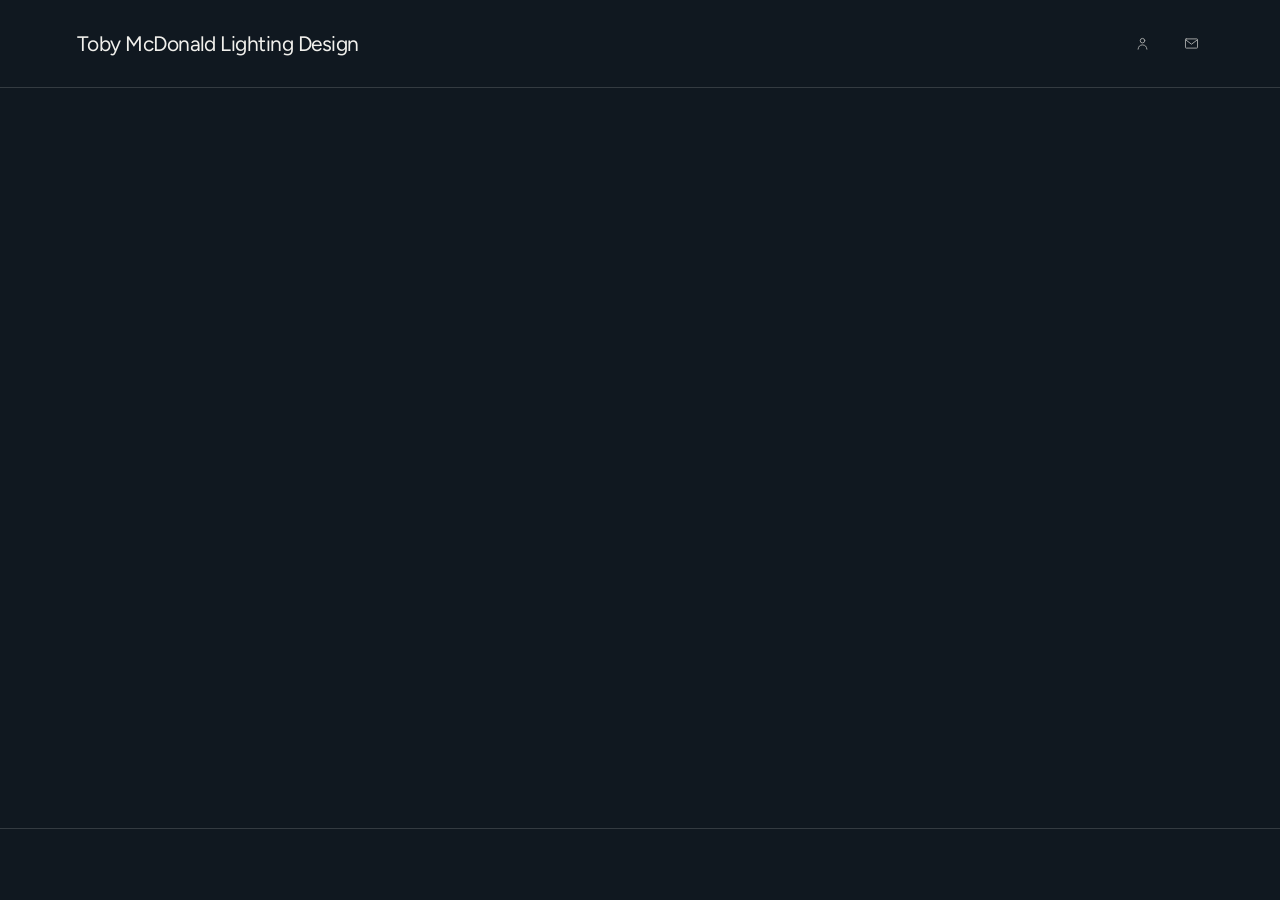
==== about.html @ 63c4d84d "Simplify portfolio design" ====
<!doctype html>
<html lang="en">
<head>
  <meta charset="utf-8"><meta name="viewport" content="width=device-width, initial-scale=1"><meta name="theme-color" content="#101820">
  <meta name="description" content="Toby McDonald">
  <title>Toby McDonald Lighting Design</title>
  <link rel="preconnect" href="https://fonts.googleapis.com"><link rel="preconnect" href="https://fonts.gstatic.com" crossorigin><link href="https://fonts.googleapis.com/css2?family=Figtree:wght@400;500;600&display=swap" rel="stylesheet"><link rel="stylesheet" href="assets/css/site.css">
</head>
<body>
  <header class="site-header"><a class="wordmark" href="index.html" aria-label="Toby McDonald Lighting Design home">Toby McDonald Lighting Design</a><nav class="primary-nav" aria-label="Navigation"><a class="icon-link" href="about.html" aria-label="About"><svg viewBox="0 0 24 24" aria-hidden="true"><circle cx="12" cy="8" r="3.2"/><path d="M5.8 20c.5-4 2.5-6 6.2-6s5.7 2 6.2 6"/></svg></a><a class="icon-link" href="contact.html" aria-label="Contact"><svg viewBox="0 0 24 24" aria-hidden="true"><rect x="3.5" y="5.5" width="17" height="13" rx="1"/><path d="m4 7 8 6 8-6"/></svg></a></nav></header>
  <main class="inner-page shell"><section class="about-layout" aria-label="About Toby McDonald"></section></main>
  <footer class="site-footer shell"><div class="footer-links" data-footer-links></div></footer>
  <script src="assets/js/site-config.js"></script><script src="assets/js/site.js"></script>
</body>
</html>
---- assets/css/site.css ----
@font-face{font-family:'Twentieth Century';src:url('../fonts/twentieth-century.woff2') format('woff2');font-style:normal;font-weight:400;font-display:swap}
:root{--bg:#101820;--surface:#18232c;--text:#f1f0ec;--muted:#a4a6a6;--line:rgba(241,240,236,.16);--accent:#fec601;--display:'Figtree',sans-serif;--body:'Twentieth Century',Arial,sans-serif;--gutter:clamp(22px,6vw,84px)}
*{box-sizing:border-box}html{scroll-behavior:smooth}body{margin:0;background:var(--bg);color:var(--text);font:16px/1.5 var(--body);-webkit-font-smoothing:antialiased}a{color:inherit;text-decoration:none}button,input,textarea{font:inherit}a:focus-visible,button:focus-visible,input:focus-visible,textarea:focus-visible{outline:1px solid var(--accent);outline-offset:4px}.shell{padding-left:var(--gutter);padding-right:var(--gutter)}
.site-header{min-height:88px;padding:0 var(--gutter);display:flex;align-items:center;justify-content:space-between;border-bottom:1px solid var(--line)}.wordmark{font:400 clamp(15px,1.8vw,21px)/1.1 var(--display);letter-spacing:-.025em}.primary-nav{display:flex;align-items:center;gap:25px;flex-shrink:0}.icon-link{width:24px;height:24px;display:grid;place-items:center;color:var(--muted);transition:color .2s}.icon-link:hover{color:var(--text)}.icon-link svg{width:17px;height:17px;fill:none;stroke:currentColor;stroke-width:1.35;stroke-linecap:round;stroke-linejoin:round}.icon-link .icon-dot{fill:currentColor;stroke:none}
.work-section{padding-top:34px;padding-bottom:70px;min-height:calc(100vh - 160px)}.project-grid{display:grid;grid-template-columns:repeat(2,minmax(0,1fr));gap:36px 24px}.project-card{min-width:0}.project-image{position:relative;overflow:hidden;background:var(--surface);aspect-ratio:1.46}.project-image img{display:block;width:100%;height:100%;object-fit:cover;transition:opacity .25s}.project-card:hover .project-image img{opacity:.86}.project-meta{padding-top:11px}.project-meta h3{font:400 14px/1.35 var(--body);margin:0;color:var(--text)}.gallery-empty{display:none}.gallery-empty[hidden]{display:none}.site-footer{min-height:72px;padding-top:18px;padding-bottom:18px;display:flex;align-items:center;justify-content:flex-end;border-top:1px solid var(--line)}.footer-links{display:flex;align-items:center;gap:18px}.footer-links:empty{display:none}.footer-links .icon-link{width:22px;height:22px}
.inner-page{min-height:calc(100vh - 160px);padding-top:46px;padding-bottom:70px}.about-layout{display:grid;grid-template-columns:minmax(240px, .8fr) 1.2fr;gap:clamp(36px,8vw,100px);align-items:start}.portrait-placeholder{min-height:300px;aspect-ratio:.9;background:var(--surface)}.about-copy{min-height:300px}.resume-block{display:inline-flex;align-items:center;justify-content:center;width:38px;height:38px;color:var(--muted)}.resume-icon{font-size:22px}.resume-block strong,.resume-block>div div span,.resume-soon{display:none}.contact-layout{max-width:760px;margin:0 auto;padding-top:20px}.contact-form{display:flex;flex-direction:column;gap:28px}.form-row{display:grid;grid-template-columns:1fr 1fr;gap:26px}.contact-form label{display:flex;flex-direction:column;gap:8px;color:var(--muted);font:11px var(--display)}.contact-form input,.contact-form textarea{width:100%;border:0;border-bottom:1px solid var(--line);border-radius:0;background:transparent;color:var(--text);padding:10px 0 13px;font:14px var(--body);resize:vertical}.contact-form input::placeholder,.contact-form textarea::placeholder{color:#777e81}.contact-form input:focus,.contact-form textarea:focus{border-color:var(--accent);outline:none}.form-note{display:none}.submit-button{align-self:flex-start;width:44px;height:44px;border:1px solid var(--line);border-radius:50%;background:transparent;color:var(--muted);font-size:18px;cursor:not-allowed}.submit-button:disabled{opacity:.5}.submit-button span{display:none}
.project-page{min-height:calc(100vh - 160px);padding-top:22px;padding-bottom:65px}.back-link{display:inline-flex;width:32px;height:32px;align-items:center;justify-content:center;color:var(--muted);font-size:20px}.project-heading{padding:20px 0 24px}.project-heading h1{font:400 clamp(18px,2.3vw,24px)/1.3 var(--body);margin:0}.project-heading .eyebrow,.project-venue,.project-description{display:none}.project-gallery{display:grid;grid-template-columns:repeat(2,minmax(0,1fr));gap:12px}.project-gallery figure{margin:0;overflow:hidden;background:var(--surface);aspect-ratio:1.45}.project-gallery figure:first-child:nth-last-child(1){grid-column:1/-1;aspect-ratio:1.85}.project-gallery img{display:block;width:100%;height:100%;object-fit:cover}.not-found{min-height:60vh}.not-found .eyebrow,.not-found h1,.text-link{font-size:0}.not-found a{display:inline-flex;width:32px;height:32px;align-items:center;justify-content:center}.project-loading{display:none}
@media(max-width:680px){:root{--gutter:20px}.site-header{min-height:70px}.primary-nav{gap:17px}.work-section{padding-top:20px;padding-bottom:42px;min-height:calc(100svh - 132px)}.project-grid{grid-template-columns:1fr;gap:23px}.project-image{aspect-ratio:1.25}.project-meta{padding-top:8px}.project-meta h3{font-size:13px}.site-footer{min-height:62px}.inner-page{min-height:calc(100svh - 132px);padding-top:28px;padding-bottom:42px}.about-layout{grid-template-columns:1fr;gap:22px}.portrait-placeholder{min-height:0;width:100%;max-height:66svh;aspect-ratio:1.05}.about-copy{min-height:0}.resume-block{margin-top:0}.form-row{grid-template-columns:1fr;gap:24px}.contact-form{gap:25px}.project-page{min-height:calc(100svh - 132px);padding-top:13px;padding-bottom:42px}.project-gallery{grid-template-columns:1fr;gap:9px}.project-gallery figure,.project-gallery figure:first-child:nth-last-child(1){grid-column:auto;aspect-ratio:1.22}}
@media(prefers-reduced-motion:reduce){*,*::before,*::after{scroll-behavior:auto!important;transition:none!important}}
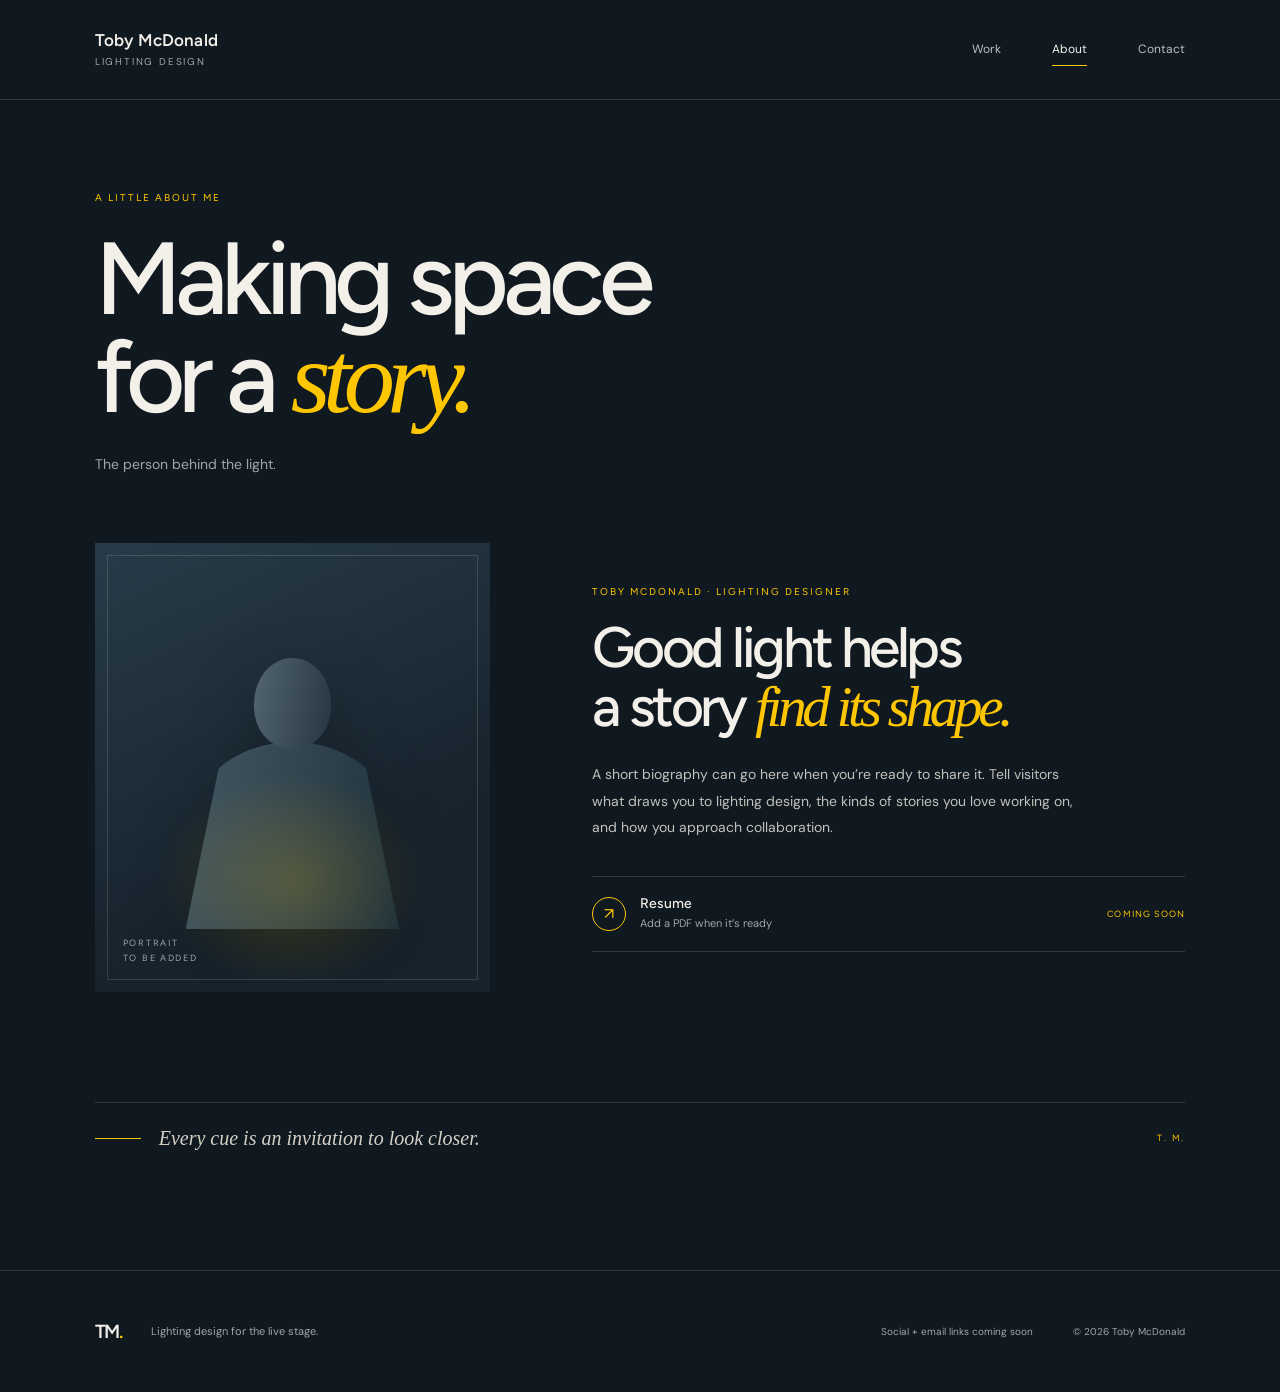
==== commit 04d8e51a: "v2" ====
--- a/about.html
+++ b/about.html
@@ -2,14 +2,17 @@
 <html lang="en">
 <head>
   <meta charset="utf-8"><meta name="viewport" content="width=device-width, initial-scale=1"><meta name="theme-color" content="#101820">
-  <meta name="description" content="Toby McDonald">
-  <title>Toby McDonald Lighting Design</title>
-  <link rel="preconnect" href="https://fonts.googleapis.com"><link rel="preconnect" href="https://fonts.gstatic.com" crossorigin><link href="https://fonts.googleapis.com/css2?family=Figtree:wght@400;500;600&display=swap" rel="stylesheet"><link rel="stylesheet" href="assets/css/site.css">
+  <meta name="description" content="About Toby McDonald, theatrical lighting designer."><title>About — Toby McDonald Lighting Design</title>
+  <link rel="preconnect" href="https://fonts.googleapis.com"><link rel="preconnect" href="https://fonts.gstatic.com" crossorigin><link href="https://fonts.googleapis.com/css2?family=Figtree:wght@400;500;600;700&display=swap" rel="stylesheet"><link rel="stylesheet" href="assets/css/site.css">
 </head>
 <body>
-  <header class="site-header"><a class="wordmark" href="index.html" aria-label="Toby McDonald Lighting Design home">Toby McDonald Lighting Design</a><nav class="primary-nav" aria-label="Navigation"><a class="icon-link" href="about.html" aria-label="About"><svg viewBox="0 0 24 24" aria-hidden="true"><circle cx="12" cy="8" r="3.2"/><path d="M5.8 20c.5-4 2.5-6 6.2-6s5.7 2 6.2 6"/></svg></a><a class="icon-link" href="contact.html" aria-label="Contact"><svg viewBox="0 0 24 24" aria-hidden="true"><rect x="3.5" y="5.5" width="17" height="13" rx="1"/><path d="m4 7 8 6 8-6"/></svg></a></nav></header>
-  <main class="inner-page shell"><section class="about-layout" aria-label="About Toby McDonald"></section></main>
-  <footer class="site-footer shell"><div class="footer-links" data-footer-links></div></footer>
+  <header class="site-header"><a class="wordmark" href="index.html" aria-label="Toby McDonald Lighting Design home"><span class="wordmark-name">Toby McDonald</span><span class="wordmark-role">Lighting Design</span></a><button class="menu-toggle" type="button" aria-expanded="false" aria-controls="primary-nav" aria-label="Open navigation"><span></span><span></span></button><nav class="primary-nav" id="primary-nav" aria-label="Main navigation"><a href="index.html">Work</a><a class="active" href="about.html">About</a><a href="contact.html">Contact</a></nav></header>
+  <main class="inner-page shell">
+    <section class="page-intro"><p class="eyebrow">A little about me</p><h1>Making space<br>for a <em>story.</em></h1><p class="lead">The person behind the light.</p></section>
+    <section class="about-layout"><div class="portrait-placeholder" role="img" aria-label="Portrait of Toby McDonald to be added"><div class="portrait-silhouette"><span></span><i></i></div><small>PORTRAIT<br>TO BE ADDED</small></div><div class="about-copy"><p class="eyebrow">Toby McDonald · Lighting Designer</p><h2>Good light helps<br>a story <em>find its shape.</em></h2><p class="body-copy">A short biography can go here when you’re ready to share it. Tell visitors what draws you to lighting design, the kinds of stories you love working on, and how you approach collaboration.</p><div class="resume-block"><div><span class="resume-icon">↗</span><div><strong>Resume</strong><span>Add a PDF when it’s ready</span></div></div><span class="resume-soon">COMING SOON</span></div></div></section>
+    <section class="about-note"><span class="note-rule"></span><p>Every cue is an invitation to look closer.</p><span class="eyebrow">T. M.</span></section>
+  </main>
+  <footer class="site-footer shell"><a class="footer-mark" href="index.html">TM<span>.</span></a><p>Lighting design for the live stage.</p><div class="footer-links" data-footer-links></div><small>© <span data-year></span> Toby McDonald</small></footer>
   <script src="assets/js/site-config.js"></script><script src="assets/js/site.js"></script>
 </body>
 </html>
--- a/assets/css/site.css
+++ b/assets/css/site.css
@@ -1,9 +1,7 @@
+@import url('https://fonts.googleapis.com/css2?family=DM+Sans:wght@400;500;600&display=swap');
 @font-face{font-family:'Twentieth Century';src:url('../fonts/twentieth-century.woff2') format('woff2');font-style:normal;font-weight:400;font-display:swap}
-:root{--bg:#101820;--surface:#18232c;--text:#f1f0ec;--muted:#a4a6a6;--line:rgba(241,240,236,.16);--accent:#fec601;--display:'Figtree',sans-serif;--body:'Twentieth Century',Arial,sans-serif;--gutter:clamp(22px,6vw,84px)}
-*{box-sizing:border-box}html{scroll-behavior:smooth}body{margin:0;background:var(--bg);color:var(--text);font:16px/1.5 var(--body);-webkit-font-smoothing:antialiased}a{color:inherit;text-decoration:none}button,input,textarea{font:inherit}a:focus-visible,button:focus-visible,input:focus-visible,textarea:focus-visible{outline:1px solid var(--accent);outline-offset:4px}.shell{padding-left:var(--gutter);padding-right:var(--gutter)}
-.site-header{min-height:88px;padding:0 var(--gutter);display:flex;align-items:center;justify-content:space-between;border-bottom:1px solid var(--line)}.wordmark{font:400 clamp(15px,1.8vw,21px)/1.1 var(--display);letter-spacing:-.025em}.primary-nav{display:flex;align-items:center;gap:25px;flex-shrink:0}.icon-link{width:24px;height:24px;display:grid;place-items:center;color:var(--muted);transition:color .2s}.icon-link:hover{color:var(--text)}.icon-link svg{width:17px;height:17px;fill:none;stroke:currentColor;stroke-width:1.35;stroke-linecap:round;stroke-linejoin:round}.icon-link .icon-dot{fill:currentColor;stroke:none}
-.work-section{padding-top:34px;padding-bottom:70px;min-height:calc(100vh - 160px)}.project-grid{display:grid;grid-template-columns:repeat(2,minmax(0,1fr));gap:36px 24px}.project-card{min-width:0}.project-image{position:relative;overflow:hidden;background:var(--surface);aspect-ratio:1.46}.project-image img{display:block;width:100%;height:100%;object-fit:cover;transition:opacity .25s}.project-card:hover .project-image img{opacity:.86}.project-meta{padding-top:11px}.project-meta h3{font:400 14px/1.35 var(--body);margin:0;color:var(--text)}.gallery-empty{display:none}.gallery-empty[hidden]{display:none}.site-footer{min-height:72px;padding-top:18px;padding-bottom:18px;display:flex;align-items:center;justify-content:flex-end;border-top:1px solid var(--line)}.footer-links{display:flex;align-items:center;gap:18px}.footer-links:empty{display:none}.footer-links .icon-link{width:22px;height:22px}
-.inner-page{min-height:calc(100vh - 160px);padding-top:46px;padding-bottom:70px}.about-layout{display:grid;grid-template-columns:minmax(240px, .8fr) 1.2fr;gap:clamp(36px,8vw,100px);align-items:start}.portrait-placeholder{min-height:300px;aspect-ratio:.9;background:var(--surface)}.about-copy{min-height:300px}.resume-block{display:inline-flex;align-items:center;justify-content:center;width:38px;height:38px;color:var(--muted)}.resume-icon{font-size:22px}.resume-block strong,.resume-block>div div span,.resume-soon{display:none}.contact-layout{max-width:760px;margin:0 auto;padding-top:20px}.contact-form{display:flex;flex-direction:column;gap:28px}.form-row{display:grid;grid-template-columns:1fr 1fr;gap:26px}.contact-form label{display:flex;flex-direction:column;gap:8px;color:var(--muted);font:11px var(--display)}.contact-form input,.contact-form textarea{width:100%;border:0;border-bottom:1px solid var(--line);border-radius:0;background:transparent;color:var(--text);padding:10px 0 13px;font:14px var(--body);resize:vertical}.contact-form input::placeholder,.contact-form textarea::placeholder{color:#777e81}.contact-form input:focus,.contact-form textarea:focus{border-color:var(--accent);outline:none}.form-note{display:none}.submit-button{align-self:flex-start;width:44px;height:44px;border:1px solid var(--line);border-radius:50%;background:transparent;color:var(--muted);font-size:18px;cursor:not-allowed}.submit-button:disabled{opacity:.5}.submit-button span{display:none}
-.project-page{min-height:calc(100vh - 160px);padding-top:22px;padding-bottom:65px}.back-link{display:inline-flex;width:32px;height:32px;align-items:center;justify-content:center;color:var(--muted);font-size:20px}.project-heading{padding:20px 0 24px}.project-heading h1{font:400 clamp(18px,2.3vw,24px)/1.3 var(--body);margin:0}.project-heading .eyebrow,.project-venue,.project-description{display:none}.project-gallery{display:grid;grid-template-columns:repeat(2,minmax(0,1fr));gap:12px}.project-gallery figure{margin:0;overflow:hidden;background:var(--surface);aspect-ratio:1.45}.project-gallery figure:first-child:nth-last-child(1){grid-column:1/-1;aspect-ratio:1.85}.project-gallery img{display:block;width:100%;height:100%;object-fit:cover}.not-found{min-height:60vh}.not-found .eyebrow,.not-found h1,.text-link{font-size:0}.not-found a{display:inline-flex;width:32px;height:32px;align-items:center;justify-content:center}.project-loading{display:none}
-@media(max-width:680px){:root{--gutter:20px}.site-header{min-height:70px}.primary-nav{gap:17px}.work-section{padding-top:20px;padding-bottom:42px;min-height:calc(100svh - 132px)}.project-grid{grid-template-columns:1fr;gap:23px}.project-image{aspect-ratio:1.25}.project-meta{padding-top:8px}.project-meta h3{font-size:13px}.site-footer{min-height:62px}.inner-page{min-height:calc(100svh - 132px);padding-top:28px;padding-bottom:42px}.about-layout{grid-template-columns:1fr;gap:22px}.portrait-placeholder{min-height:0;width:100%;max-height:66svh;aspect-ratio:1.05}.about-copy{min-height:0}.resume-block{margin-top:0}.form-row{grid-template-columns:1fr;gap:24px}.contact-form{gap:25px}.project-page{min-height:calc(100svh - 132px);padding-top:13px;padding-bottom:42px}.project-gallery{grid-template-columns:1fr;gap:9px}.project-gallery figure,.project-gallery figure:first-child:nth-last-child(1){grid-column:auto;aspect-ratio:1.22}}
+:root{--ink:#101820;--ink-soft:#17232d;--ink-card:#1b2933;--paper:#f3f0e9;--muted:#a4a6a6;--yellow:#fec601;--blue:#364958;--line:rgba(243,240,233,.15);--display:'Figtree',sans-serif;--body:'Twentieth Century','DM Sans',sans-serif;--gutter:clamp(24px,7.4vw,112px)}
+*{box-sizing:border-box}html{scroll-behavior:smooth}body{margin:0;background:var(--ink);color:var(--paper);font-family:var(--body);font-size:16px;line-height:1.6;-webkit-font-smoothing:antialiased}a{color:inherit;text-decoration:none}button,input,textarea{font:inherit}button:focus-visible,a:focus-visible,input:focus-visible,textarea:focus-visible{outline:2px solid var(--yellow);outline-offset:4px}.shell{padding-left:var(--gutter);padding-right:var(--gutter)}.site-header{height:100px;padding:0 var(--gutter);display:flex;align-items:center;justify-content:space-between;border-bottom:1px solid var(--line);position:relative;z-index:5}.wordmark{display:flex;flex-direction:column;line-height:1.15}.wordmark-name{font-family:var(--display);font-weight:600;letter-spacing:.01em;font-size:17px}.wordmark-role{font-size:10px;letter-spacing:.18em;text-transform:uppercase;color:var(--muted);margin-top:5px}.primary-nav{display:flex;align-items:center;gap:clamp(28px,4vw,58px)}.primary-nav a{font-size:12px;color:#c0c0bc;position:relative;padding:12px 0}.primary-nav a:after{content:"";height:1px;position:absolute;bottom:5px;left:0;right:100%;background:var(--yellow);transition:right .25s}.primary-nav a:hover:after,.primary-nav a.active:after{right:0}.primary-nav a.active{color:var(--paper)}.menu-toggle{display:none}.hero{min-height:min(710px,calc(100vh - 100px));display:grid;grid-template-columns:1fr .94fr;align-items:center;position:relative;padding-top:48px;padding-bottom:90px;overflow:hidden}.hero-copy{position:relative;z-index:2;padding-bottom:10px}.eyebrow{font-family:var(--display);font-size:10px;letter-spacing:.2em;text-transform:uppercase;color:var(--yellow);margin:0 0 24px}.status-dot{display:inline-block;width:6px;height:6px;border-radius:50%;background:var(--yellow);margin-right:10px;vertical-align:1px;box-shadow:0 0 10px rgba(254,198,1,.65)}h1,h2,h3,p{margin-top:0}.hero h1,.page-intro h1{font-family:var(--display);font-size:clamp(62px,8.3vw,118px);line-height:.96;letter-spacing:-.065em;font-weight:500;margin:0}.hero h1 em,.page-intro h1 em,.closing-band h2 em,.about-copy h2 em,.contact-aside h2 em{font-family:Georgia,serif;font-weight:400;color:var(--yellow);letter-spacing:-.075em}.hero-note{margin:30px 0 0;color:#b7b7b2;font-size:14px;letter-spacing:.02em}.hero-art{height:470px;position:relative;display:flex;align-items:flex-end;justify-content:center;isolation:isolate}.hero-art:before{content:"";position:absolute;width:70%;height:80%;right:10%;top:7%;border-radius:50%;background:radial-gradient(ellipse,rgba(254,198,1,.11),rgba(254,198,1,0) 68%);filter:blur(9px);z-index:-1}.stage-glow{position:absolute;bottom:12%;width:70%;height:34%;border-radius:50%;background:radial-gradient(ellipse,rgba(254,198,1,.2),rgba(254,198,1,.02) 48%,transparent 73%);filter:blur(8px)}.beam{position:absolute;bottom:20%;height:78%;width:38%;transform-origin:bottom center;clip-path:polygon(48% 0,53% 0,100% 100%,0 100%);mix-blend-mode:screen}.beam-one{background:linear-gradient(to bottom,rgba(255,245,181,.06),rgba(254,198,1,.15));transform:rotate(20deg);left:21%}.beam-two{background:linear-gradient(to bottom,rgba(173,222,255,.1),rgba(64,145,180,.16));transform:rotate(-20deg);right:20%}.stage-line{height:1px;position:absolute;bottom:19%;left:6%;right:6%;background:linear-gradient(90deg,transparent,rgba(254,198,1,.75),transparent);box-shadow:0 0 18px rgba(254,198,1,.6)}.hero-art:after{content:"";position:absolute;bottom:0;left:15%;right:15%;height:17%;border-radius:50% 50% 0 0;background:linear-gradient(180deg,rgba(54,73,88,.36),rgba(16,24,32,0));border-top:1px solid rgba(243,240,233,.12)}.art-index,.art-caption{position:absolute;font-family:var(--display);font-size:9px;letter-spacing:.2em;color:rgba(243,240,233,.55)}.art-index{top:12%;right:5%}.art-caption{bottom:5%;left:7%}.scroll-cue{position:absolute;bottom:38px;left:var(--gutter);display:flex;align-items:center;gap:13px;font:9px var(--display);letter-spacing:.17em;color:var(--muted)}.scroll-line{width:38px;height:1px;background:var(--yellow)}.work-section{padding-top:110px;padding-bottom:130px;background:linear-gradient(180deg,rgba(23,35,45,.5),transparent 52%)}.section-heading{display:flex;align-items:flex-end;justify-content:space-between;margin-bottom:42px}.section-heading .eyebrow{margin-bottom:14px}.section-heading h2{font:500 clamp(38px,5vw,62px)/1 var(--display);letter-spacing:-.055em;margin:0}.heading-count{font:400 12px var(--body);letter-spacing:.08em;color:var(--yellow);vertical-align:top;margin-left:8px}.section-intro{font-size:13px;color:var(--muted);line-height:1.7;margin:0 0 2px}.project-grid{display:grid;grid-template-columns:repeat(2,minmax(0,1fr));gap:58px 28px}.project-card{min-width:0}.project-image{aspect-ratio:1.38;position:relative;overflow:hidden;background:var(--ink-card)}.project-image:after{content:"";position:absolute;inset:0;background:linear-gradient(135deg,rgba(54,73,88,.2),rgba(16,24,32,.2));pointer-events:none}.project-image img{width:100%;height:100%;display:block;object-fit:cover;transition:transform .7s cubic-bezier(.2,.7,.2,1),filter .5s}.project-card:hover .project-image img{transform:scale(1.035);filter:brightness(1.08)}.image-number{position:absolute;z-index:1;top:18px;left:20px;font:10px var(--display);letter-spacing:.12em;color:white}.card-arrow{position:absolute;z-index:1;right:18px;bottom:18px;width:40px;height:40px;border:1px solid rgba(255,255,255,.55);border-radius:50%;display:grid;place-items:center;color:white;transition:background .2s,color .2s}.project-card:hover .card-arrow{background:var(--yellow);color:var(--ink);border-color:var(--yellow)}.project-meta{display:flex;align-items:flex-start;justify-content:space-between;padding-top:18px}.project-meta h3{font:500 21px var(--display);letter-spacing:-.02em;margin:0 0 3px}.project-meta p,.project-meta>span{color:var(--muted);font-size:11px;margin:0}.project-meta>span{padding-top:5px}.gallery-empty{min-height:360px;border:1px solid var(--line);display:flex;flex-direction:column;align-items:center;justify-content:center;text-align:center;padding:42px 20px;position:relative;overflow:hidden;background:radial-gradient(ellipse at 50% 37%,rgba(54,73,88,.37),transparent 52%)}.gallery-empty[hidden]{display:none}.gallery-empty .eyebrow{margin:20px 0 8px}.gallery-empty h3{font:500 30px var(--display);letter-spacing:-.04em;margin:0 0 8px}.gallery-empty>p:last-child{color:var(--muted);font-size:13px;max-width:380px;margin:0}.empty-orbit{width:86px;height:86px;position:relative;border:1px solid rgba(254,198,1,.28);border-radius:50%;display:grid;place-items:center}.empty-orbit:before,.empty-orbit:after{content:"";position:absolute;border:1px solid rgba(243,240,233,.12);border-radius:50%;inset:12px}.empty-orbit:after{inset:-12px;border-color:rgba(243,240,233,.08)}.empty-orbit>span{position:absolute;width:1px;height:100%;background:rgba(254,198,1,.22);transform:rotate(45deg)}.empty-orbit>span:nth-child(2){transform:rotate(-45deg)}.empty-orbit>span:nth-child(3){transform:rotate(90deg)}.empty-orbit i{width:8px;height:8px;border-radius:50%;background:var(--yellow);box-shadow:0 0 20px var(--yellow)}.closing-band{padding-top:60px;padding-bottom:70px;background:var(--yellow);color:var(--ink);display:flex;align-items:center;justify-content:space-between}.closing-band .eyebrow{color:rgba(16,24,32,.65);margin-bottom:17px}.closing-band h2{font:500 clamp(38px,5.2vw,66px)/.99 var(--display);letter-spacing:-.06em;margin:0}.closing-band h2 em{color:var(--ink);opacity:.77}.round-link{display:flex;align-items:center;justify-content:center;gap:13px;width:124px;height:124px;border:1px solid rgba(16,24,32,.42);border-radius:50%;font-size:11px;transition:background .25s,transform .25s}.round-link b{font-size:16px;font-weight:400}.round-link:hover{background:rgba(16,24,32,.08);transform:rotate(-5deg)}.site-footer{min-height:122px;display:flex;align-items:center;gap:30px;border-top:1px solid var(--line);color:var(--muted)}.footer-mark{font:600 19px var(--display);color:var(--paper);letter-spacing:-.08em}.footer-mark span{color:var(--yellow)}.site-footer>p{font-size:11px;margin:0}.footer-links{margin-left:auto;display:flex;gap:22px;font-size:11px}.footer-links a{color:var(--paper)}.footer-links a:hover{color:var(--yellow)}.footer-coming{font-size:10px}.site-footer small{font-size:10px;margin-left:10px;white-space:nowrap}.inner-page{padding-top:90px;padding-bottom:120px}.page-intro{padding-bottom:68px}.page-intro .eyebrow{margin-bottom:24px}.page-intro h1{font-size:clamp(62px,8vw,108px)}.lead{font-size:14px;color:var(--muted);margin:25px 0 0}.about-layout{display:grid;grid-template-columns:minmax(270px,.8fr) 1.2fr;gap:clamp(42px,8vw,120px);align-items:center}.portrait-placeholder{aspect-ratio:.88;background:linear-gradient(155deg,#273b48,#17232d 68%);position:relative;display:flex;justify-content:center;align-items:center;overflow:hidden}.portrait-placeholder:before{content:"";position:absolute;inset:12px;border:1px solid rgba(243,240,233,.14)}.portrait-placeholder:after{content:"";position:absolute;width:70%;height:50%;bottom:0;background:radial-gradient(ellipse,rgba(254,198,1,.18),transparent 68%)}.portrait-placeholder small{position:absolute;left:28px;bottom:27px;z-index:2;color:rgba(243,240,233,.62);font:9px/1.6 var(--display);letter-spacing:.19em}.portrait-silhouette{width:54%;height:72%;position:relative;display:flex;flex-direction:column;align-items:center;justify-content:flex-end;filter:drop-shadow(0 20px 30px rgba(0,0,0,.25))}.portrait-silhouette span{width:36%;height:28%;border-radius:50% 50% 45% 45%;background:linear-gradient(100deg,#536570,#253642);z-index:1}.portrait-silhouette i{width:100%;height:58%;border-radius:50% 50% 0 0;background:linear-gradient(100deg,#435762,#1e303b);margin-top:-3%;clip-path:polygon(18% 0,82% 0,100% 100%,0 100%)}.about-copy .eyebrow{margin-bottom:18px}.about-copy h2,.contact-aside h2{font:500 clamp(36px,4.5vw,57px)/1.05 var(--display);letter-spacing:-.06em;margin:0 0 24px}.body-copy{color:#c2c1bb;font-size:14px;line-height:1.9;max-width:500px}.resume-block{border-top:1px solid var(--line);border-bottom:1px solid var(--line);padding:18px 0;margin-top:35px;display:flex;justify-content:space-between;align-items:center}.resume-block>div{display:flex;align-items:center;gap:14px}.resume-icon{width:34px;height:34px;border:1px solid var(--yellow);border-radius:50%;color:var(--yellow);display:grid;place-items:center}.resume-block strong,.resume-block>div div span{display:block}.resume-block strong{font:500 14px var(--display)}.resume-block>div div span{font-size:11px;color:var(--muted);margin-top:3px}.resume-soon{font:9px var(--display);letter-spacing:.12em;color:var(--yellow)}.about-note{border-top:1px solid var(--line);margin-top:110px;padding-top:24px;display:flex;align-items:center;gap:18px}.note-rule{height:1px;width:46px;background:var(--yellow)}.about-note p{font:italic 20px Georgia,serif;color:#d4d0c6;margin:0}.about-note .eyebrow{margin:0 0 0 auto;font-size:9px}.contact-page{padding-bottom:145px}.contact-layout{display:grid;grid-template-columns:.72fr 1.28fr;gap:clamp(40px,8vw,125px);border-top:1px solid var(--line);padding-top:54px}.contact-aside{position:relative;min-height:340px;overflow:hidden}.contact-aside .eyebrow{margin-bottom:17px}.contact-aside h2{font-size:clamp(33px,4vw,49px)}.contact-aside>p:last-of-type{max-width:270px;color:var(--muted);font-size:12px}.contact-decoration{position:absolute;bottom:-80px;left:10px;width:210px;height:190px;border-radius:50%;background:radial-gradient(ellipse,rgba(254,198,1,.12),transparent 67%)}.contact-decoration span{position:absolute;left:50%;bottom:50%;height:200px;width:1px;transform-origin:bottom;background:linear-gradient(transparent,rgba(254,198,1,.24))}.contact-decoration span:nth-child(1){transform:rotate(-38deg)}.contact-decoration span:nth-child(2){transform:rotate(0)}.contact-decoration span:nth-child(3){transform:rotate(38deg)}.contact-decoration i{position:absolute;width:10px;height:10px;left:calc(50% - 5px);bottom:50%;border-radius:50%;background:var(--yellow);box-shadow:0 0 22px var(--yellow)}.contact-form{display:flex;flex-direction:column;gap:24px}.form-row{display:grid;grid-template-columns:1fr 1fr;gap:22px}.contact-form label{display:flex;flex-direction:column;gap:9px;color:#e1dfd8;font:11px var(--display);letter-spacing:.04em}.contact-form input,.contact-form textarea{width:100%;border:0;border-bottom:1px solid rgba(243,240,233,.28);border-radius:0;background:transparent;color:var(--paper);padding:10px 0 13px;font:13px var(--body);resize:vertical}.contact-form input::placeholder,.contact-form textarea::placeholder{color:#777e81}.contact-form input:focus,.contact-form textarea:focus{border-color:var(--yellow);outline:none}.form-note{color:var(--muted);font-size:11px;margin:-8px 0 -10px}.submit-button{align-self:flex-start;display:flex;align-items:center;gap:30px;padding:15px 19px;background:var(--yellow);color:var(--ink);border:0;font:600 11px var(--display);opacity:.58;cursor:not-allowed}.submit-button span{font-size:15px}.project-page{min-height:65vh;padding-top:45px;padding-bottom:100px}.back-link{font-size:11px;color:var(--muted);display:inline-block;margin-bottom:50px}.back-link:hover,.text-link:hover{color:var(--yellow)}.project-heading{max-width:780px;padding-bottom:42px}.project-heading .eyebrow{margin-bottom:18px}.project-heading h1,.not-found h1{font:500 clamp(50px,8vw,100px)/.97 var(--display);letter-spacing:-.065em;margin:0 0 12px}.project-venue{font-size:13px;color:var(--muted);margin:0}.project-description{color:#c2c1bb;font-size:14px;max-width:620px;line-height:1.8;margin:24px 0 0}.project-gallery{display:grid;grid-template-columns:repeat(2,minmax(0,1fr));gap:18px}.project-gallery figure{margin:0;overflow:hidden;background:var(--ink-card)}.project-gallery figure:first-child{grid-column:1/-1;aspect-ratio:1.9}.project-gallery figure:not(:first-child){aspect-ratio:1.3}.project-gallery img{display:block;width:100%;height:100%;object-fit:cover}.not-found{padding:40px 0 90px}.not-found .eyebrow{margin-bottom:20px}.not-found h1{font-size:clamp(42px,6vw,72px);max-width:800px;margin-bottom:25px}.text-link{font-size:12px;color:var(--paper)}.project-loading{padding:20px 0 100px}
+@media(max-width:760px){:root{--gutter:24px}.site-header{height:78px}.menu-toggle{width:42px;height:42px;border:1px solid var(--line);background:transparent;border-radius:50%;display:flex;flex-direction:column;justify-content:center;align-items:center;gap:5px;color:var(--paper);cursor:pointer}.menu-toggle span{width:15px;height:1px;background:currentColor;transition:transform .2s}.menu-toggle[aria-expanded=true] span:first-child{transform:translateY(3px) rotate(45deg)}.menu-toggle[aria-expanded=true] span:last-child{transform:translateY(-3px) rotate(-45deg)}.primary-nav{display:none;position:absolute;top:77px;left:0;right:0;padding:13px var(--gutter) 24px;background:var(--ink);border-bottom:1px solid var(--line);flex-direction:column;align-items:flex-start;gap:4px}.primary-nav.is-open{display:flex}.primary-nav a{font-size:14px;padding:11px 0}.hero{min-height:690px;min-height:min(820px,calc(100svh - 78px));grid-template-columns:1fr;padding-top:65px;padding-bottom:70px;align-content:start}.hero h1{font-size:clamp(62px,14vw,96px)}.hero-art{position:absolute;right:-9%;bottom:44px;width:78%;height:380px;opacity:.84}.hero-copy{align-self:start}.hero-note{max-width:210px}.scroll-cue{bottom:25px}.work-section{padding-top:76px;padding-bottom:85px}.section-heading{align-items:flex-start;gap:20px;flex-direction:column;margin-bottom:28px}.section-intro br{display:none}.project-grid{grid-template-columns:1fr;gap:37px}.project-image{aspect-ratio:1.22}.gallery-empty{min-height:310px}.closing-band{padding-top:48px;padding-bottom:50px;gap:20px}.closing-band h2{font-size:clamp(34px,8vw,52px)}.round-link{width:86px;height:86px;flex-direction:column;gap:3px;font-size:10px;flex-shrink:0}.site-footer{min-height:0;padding-top:28px;padding-bottom:28px;display:grid;grid-template-columns:1fr auto;gap:12px 16px}.footer-mark{grid-column:1;grid-row:1}.site-footer>p{grid-column:1;grid-row:2}.footer-links{grid-column:2;grid-row:1;justify-self:end;margin:0;gap:12px;text-align:right}.site-footer small{grid-column:2;grid-row:2;margin:0;text-align:right}.inner-page{padding-top:65px;padding-bottom:85px}.page-intro{padding-bottom:46px}.page-intro h1{font-size:clamp(60px,13vw,90px)}.about-layout{grid-template-columns:1fr;gap:37px}.portrait-placeholder{aspect-ratio:1.1;max-height:430px}.portrait-silhouette{height:75%;width:48%}.about-copy h2{font-size:clamp(39px,9vw,55px)}.about-note{margin-top:70px}.about-note p{font-size:17px}.contact-layout{grid-template-columns:1fr;gap:26px;padding-top:35px}.contact-aside{min-height:230px}.contact-aside h2{font-size:42px}.contact-decoration{left:auto;right:0;bottom:-110px}.contact-form{gap:20px}.form-row{grid-template-columns:1fr;gap:20px}.contact-page{padding-bottom:90px}.project-page{padding-top:32px}.back-link{margin-bottom:35px}.project-gallery{grid-template-columns:1fr;gap:12px}.project-gallery figure:first-child{grid-column:auto;aspect-ratio:1.2}.project-gallery figure:not(:first-child){aspect-ratio:1.2}}
+@media(min-width:761px) and (max-width:1050px){:root{--gutter:5vw}.hero-art{height:390px}.hero h1{font-size:clamp(66px,8vw,92px)}.about-layout{gap:45px}.contact-layout{gap:55px}}
 @media(prefers-reduced-motion:reduce){*,*::before,*::after{scroll-behavior:auto!important;transition:none!important}}
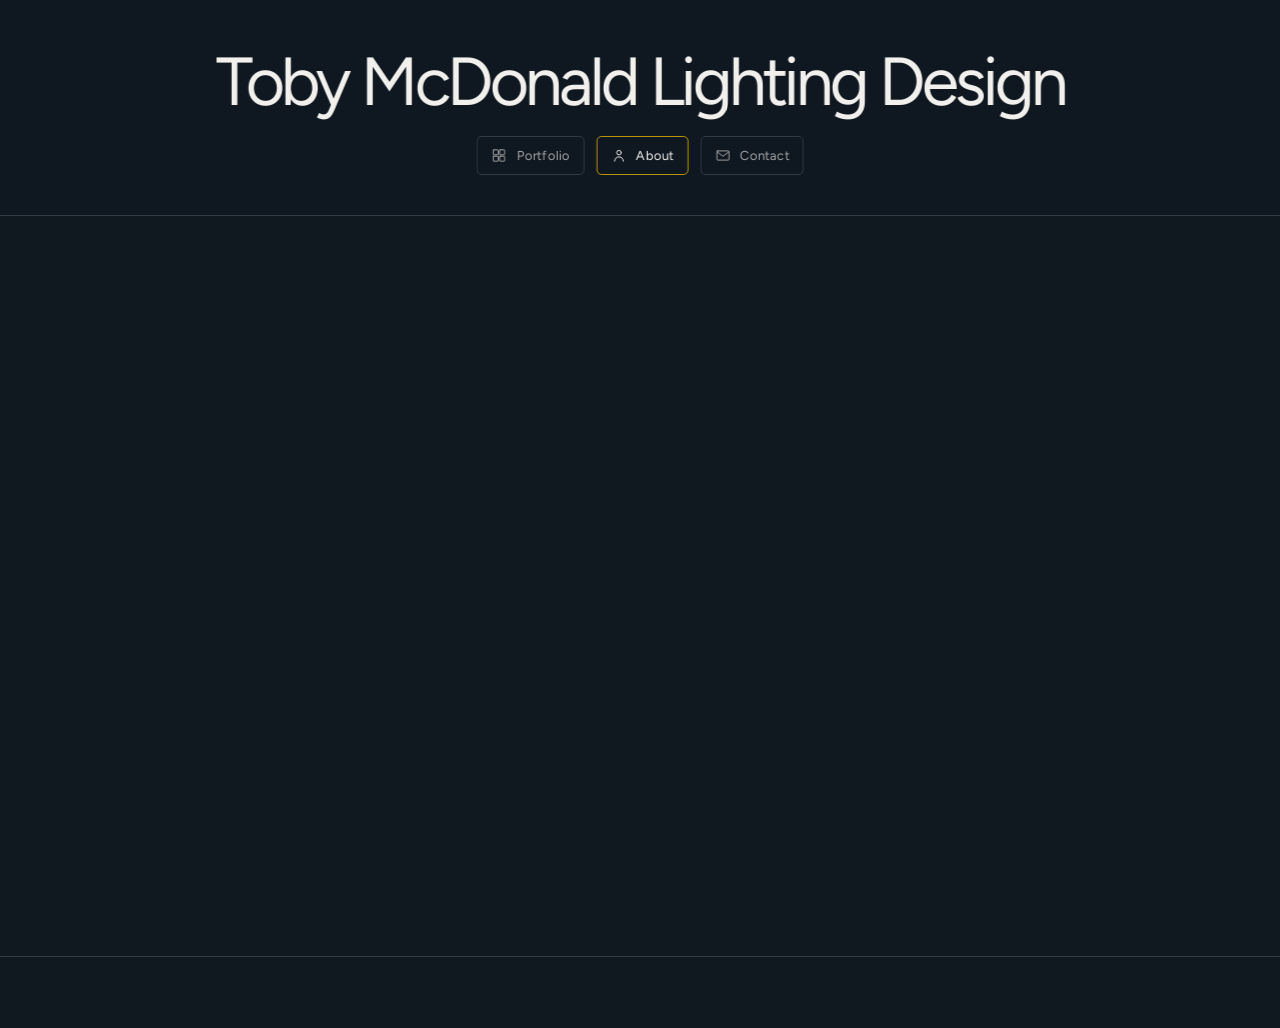
==== commit 475e9c99: "Refine responsive portfolio layout" ====
--- a/about.html
+++ b/about.html
@@ -2,17 +2,14 @@
 <html lang="en">
 <head>
   <meta charset="utf-8"><meta name="viewport" content="width=device-width, initial-scale=1"><meta name="theme-color" content="#101820">
-  <meta name="description" content="About Toby McDonald, theatrical lighting designer."><title>About — Toby McDonald Lighting Design</title>
-  <link rel="preconnect" href="https://fonts.googleapis.com"><link rel="preconnect" href="https://fonts.gstatic.com" crossorigin><link href="https://fonts.googleapis.com/css2?family=Figtree:wght@400;500;600;700&display=swap" rel="stylesheet"><link rel="stylesheet" href="assets/css/site.css">
+  <meta name="description" content="Toby McDonald">
+  <title>Toby McDonald Lighting Design</title>
+  <link rel="preconnect" href="https://fonts.googleapis.com"><link rel="preconnect" href="https://fonts.gstatic.com" crossorigin><link href="https://fonts.googleapis.com/css2?family=Figtree:wght@400;500;600&display=swap" rel="stylesheet"><link rel="stylesheet" href="assets/css/site.css">
 </head>
 <body>
-  <header class="site-header"><a class="wordmark" href="index.html" aria-label="Toby McDonald Lighting Design home"><span class="wordmark-name">Toby McDonald</span><span class="wordmark-role">Lighting Design</span></a><button class="menu-toggle" type="button" aria-expanded="false" aria-controls="primary-nav" aria-label="Open navigation"><span></span><span></span></button><nav class="primary-nav" id="primary-nav" aria-label="Main navigation"><a href="index.html">Work</a><a class="active" href="about.html">About</a><a href="contact.html">Contact</a></nav></header>
-  <main class="inner-page shell">
-    <section class="page-intro"><p class="eyebrow">A little about me</p><h1>Making space<br>for a <em>story.</em></h1><p class="lead">The person behind the light.</p></section>
-    <section class="about-layout"><div class="portrait-placeholder" role="img" aria-label="Portrait of Toby McDonald to be added"><div class="portrait-silhouette"><span></span><i></i></div><small>PORTRAIT<br>TO BE ADDED</small></div><div class="about-copy"><p class="eyebrow">Toby McDonald · Lighting Designer</p><h2>Good light helps<br>a story <em>find its shape.</em></h2><p class="body-copy">A short biography can go here when you’re ready to share it. Tell visitors what draws you to lighting design, the kinds of stories you love working on, and how you approach collaboration.</p><div class="resume-block"><div><span class="resume-icon">↗</span><div><strong>Resume</strong><span>Add a PDF when it’s ready</span></div></div><span class="resume-soon">COMING SOON</span></div></div></section>
-    <section class="about-note"><span class="note-rule"></span><p>Every cue is an invitation to look closer.</p><span class="eyebrow">T. M.</span></section>
-  </main>
-  <footer class="site-footer shell"><a class="footer-mark" href="index.html">TM<span>.</span></a><p>Lighting design for the live stage.</p><div class="footer-links" data-footer-links></div><small>© <span data-year></span> Toby McDonald</small></footer>
+  <header class="site-header"><a class="wordmark" href="index.html" aria-label="Toby McDonald Lighting Design home">Toby McDonald Lighting Design</a><nav class="primary-nav" aria-label="Navigation"><a class="nav-link" href="index.html"><svg viewBox="0 0 24 24" aria-hidden="true"><rect x="4" y="4" width="7" height="7" rx=".6"/><rect x="13" y="4" width="7" height="7" rx=".6"/><rect x="4" y="13" width="7" height="7" rx=".6"/><rect x="13" y="13" width="7" height="7" rx=".6"/></svg><span>Portfolio</span></a><a class="nav-link active" href="about.html" aria-current="page"><svg viewBox="0 0 24 24" aria-hidden="true"><circle cx="12" cy="8" r="3.2"/><path d="M5.8 20c.5-4 2.5-6 6.2-6s5.7 2 6.2 6"/></svg><span>About</span></a><a class="nav-link" href="contact.html"><svg viewBox="0 0 24 24" aria-hidden="true"><rect x="3.5" y="5.5" width="17" height="13" rx="1"/><path d="m4 7 8 6 8-6"/></svg><span>Contact</span></a></nav></header>
+  <main class="inner-page shell"><section class="about-layout" aria-label="About Toby McDonald"></section></main>
+  <footer class="site-footer shell"><div class="footer-links" data-footer-links></div></footer>
   <script src="assets/js/site-config.js"></script><script src="assets/js/site.js"></script>
 </body>
 </html>
--- a/assets/css/site.css
+++ b/assets/css/site.css
@@ -1,7 +1,9 @@
-@import url('https://fonts.googleapis.com/css2?family=DM+Sans:wght@400;500;600&display=swap');
 @font-face{font-family:'Twentieth Century';src:url('../fonts/twentieth-century.woff2') format('woff2');font-style:normal;font-weight:400;font-display:swap}
-:root{--ink:#101820;--ink-soft:#17232d;--ink-card:#1b2933;--paper:#f3f0e9;--muted:#a4a6a6;--yellow:#fec601;--blue:#364958;--line:rgba(243,240,233,.15);--display:'Figtree',sans-serif;--body:'Twentieth Century','DM Sans',sans-serif;--gutter:clamp(24px,7.4vw,112px)}
-*{box-sizing:border-box}html{scroll-behavior:smooth}body{margin:0;background:var(--ink);color:var(--paper);font-family:var(--body);font-size:16px;line-height:1.6;-webkit-font-smoothing:antialiased}a{color:inherit;text-decoration:none}button,input,textarea{font:inherit}button:focus-visible,a:focus-visible,input:focus-visible,textarea:focus-visible{outline:2px solid var(--yellow);outline-offset:4px}.shell{padding-left:var(--gutter);padding-right:var(--gutter)}.site-header{height:100px;padding:0 var(--gutter);display:flex;align-items:center;justify-content:space-between;border-bottom:1px solid var(--line);position:relative;z-index:5}.wordmark{display:flex;flex-direction:column;line-height:1.15}.wordmark-name{font-family:var(--display);font-weight:600;letter-spacing:.01em;font-size:17px}.wordmark-role{font-size:10px;letter-spacing:.18em;text-transform:uppercase;color:var(--muted);margin-top:5px}.primary-nav{display:flex;align-items:center;gap:clamp(28px,4vw,58px)}.primary-nav a{font-size:12px;color:#c0c0bc;position:relative;padding:12px 0}.primary-nav a:after{content:"";height:1px;position:absolute;bottom:5px;left:0;right:100%;background:var(--yellow);transition:right .25s}.primary-nav a:hover:after,.primary-nav a.active:after{right:0}.primary-nav a.active{color:var(--paper)}.menu-toggle{display:none}.hero{min-height:min(710px,calc(100vh - 100px));display:grid;grid-template-columns:1fr .94fr;align-items:center;position:relative;padding-top:48px;padding-bottom:90px;overflow:hidden}.hero-copy{position:relative;z-index:2;padding-bottom:10px}.eyebrow{font-family:var(--display);font-size:10px;letter-spacing:.2em;text-transform:uppercase;color:var(--yellow);margin:0 0 24px}.status-dot{display:inline-block;width:6px;height:6px;border-radius:50%;background:var(--yellow);margin-right:10px;vertical-align:1px;box-shadow:0 0 10px rgba(254,198,1,.65)}h1,h2,h3,p{margin-top:0}.hero h1,.page-intro h1{font-family:var(--display);font-size:clamp(62px,8.3vw,118px);line-height:.96;letter-spacing:-.065em;font-weight:500;margin:0}.hero h1 em,.page-intro h1 em,.closing-band h2 em,.about-copy h2 em,.contact-aside h2 em{font-family:Georgia,serif;font-weight:400;color:var(--yellow);letter-spacing:-.075em}.hero-note{margin:30px 0 0;color:#b7b7b2;font-size:14px;letter-spacing:.02em}.hero-art{height:470px;position:relative;display:flex;align-items:flex-end;justify-content:center;isolation:isolate}.hero-art:before{content:"";position:absolute;width:70%;height:80%;right:10%;top:7%;border-radius:50%;background:radial-gradient(ellipse,rgba(254,198,1,.11),rgba(254,198,1,0) 68%);filter:blur(9px);z-index:-1}.stage-glow{position:absolute;bottom:12%;width:70%;height:34%;border-radius:50%;background:radial-gradient(ellipse,rgba(254,198,1,.2),rgba(254,198,1,.02) 48%,transparent 73%);filter:blur(8px)}.beam{position:absolute;bottom:20%;height:78%;width:38%;transform-origin:bottom center;clip-path:polygon(48% 0,53% 0,100% 100%,0 100%);mix-blend-mode:screen}.beam-one{background:linear-gradient(to bottom,rgba(255,245,181,.06),rgba(254,198,1,.15));transform:rotate(20deg);left:21%}.beam-two{background:linear-gradient(to bottom,rgba(173,222,255,.1),rgba(64,145,180,.16));transform:rotate(-20deg);right:20%}.stage-line{height:1px;position:absolute;bottom:19%;left:6%;right:6%;background:linear-gradient(90deg,transparent,rgba(254,198,1,.75),transparent);box-shadow:0 0 18px rgba(254,198,1,.6)}.hero-art:after{content:"";position:absolute;bottom:0;left:15%;right:15%;height:17%;border-radius:50% 50% 0 0;background:linear-gradient(180deg,rgba(54,73,88,.36),rgba(16,24,32,0));border-top:1px solid rgba(243,240,233,.12)}.art-index,.art-caption{position:absolute;font-family:var(--display);font-size:9px;letter-spacing:.2em;color:rgba(243,240,233,.55)}.art-index{top:12%;right:5%}.art-caption{bottom:5%;left:7%}.scroll-cue{position:absolute;bottom:38px;left:var(--gutter);display:flex;align-items:center;gap:13px;font:9px var(--display);letter-spacing:.17em;color:var(--muted)}.scroll-line{width:38px;height:1px;background:var(--yellow)}.work-section{padding-top:110px;padding-bottom:130px;background:linear-gradient(180deg,rgba(23,35,45,.5),transparent 52%)}.section-heading{display:flex;align-items:flex-end;justify-content:space-between;margin-bottom:42px}.section-heading .eyebrow{margin-bottom:14px}.section-heading h2{font:500 clamp(38px,5vw,62px)/1 var(--display);letter-spacing:-.055em;margin:0}.heading-count{font:400 12px var(--body);letter-spacing:.08em;color:var(--yellow);vertical-align:top;margin-left:8px}.section-intro{font-size:13px;color:var(--muted);line-height:1.7;margin:0 0 2px}.project-grid{display:grid;grid-template-columns:repeat(2,minmax(0,1fr));gap:58px 28px}.project-card{min-width:0}.project-image{aspect-ratio:1.38;position:relative;overflow:hidden;background:var(--ink-card)}.project-image:after{content:"";position:absolute;inset:0;background:linear-gradient(135deg,rgba(54,73,88,.2),rgba(16,24,32,.2));pointer-events:none}.project-image img{width:100%;height:100%;display:block;object-fit:cover;transition:transform .7s cubic-bezier(.2,.7,.2,1),filter .5s}.project-card:hover .project-image img{transform:scale(1.035);filter:brightness(1.08)}.image-number{position:absolute;z-index:1;top:18px;left:20px;font:10px var(--display);letter-spacing:.12em;color:white}.card-arrow{position:absolute;z-index:1;right:18px;bottom:18px;width:40px;height:40px;border:1px solid rgba(255,255,255,.55);border-radius:50%;display:grid;place-items:center;color:white;transition:background .2s,color .2s}.project-card:hover .card-arrow{background:var(--yellow);color:var(--ink);border-color:var(--yellow)}.project-meta{display:flex;align-items:flex-start;justify-content:space-between;padding-top:18px}.project-meta h3{font:500 21px var(--display);letter-spacing:-.02em;margin:0 0 3px}.project-meta p,.project-meta>span{color:var(--muted);font-size:11px;margin:0}.project-meta>span{padding-top:5px}.gallery-empty{min-height:360px;border:1px solid var(--line);display:flex;flex-direction:column;align-items:center;justify-content:center;text-align:center;padding:42px 20px;position:relative;overflow:hidden;background:radial-gradient(ellipse at 50% 37%,rgba(54,73,88,.37),transparent 52%)}.gallery-empty[hidden]{display:none}.gallery-empty .eyebrow{margin:20px 0 8px}.gallery-empty h3{font:500 30px var(--display);letter-spacing:-.04em;margin:0 0 8px}.gallery-empty>p:last-child{color:var(--muted);font-size:13px;max-width:380px;margin:0}.empty-orbit{width:86px;height:86px;position:relative;border:1px solid rgba(254,198,1,.28);border-radius:50%;display:grid;place-items:center}.empty-orbit:before,.empty-orbit:after{content:"";position:absolute;border:1px solid rgba(243,240,233,.12);border-radius:50%;inset:12px}.empty-orbit:after{inset:-12px;border-color:rgba(243,240,233,.08)}.empty-orbit>span{position:absolute;width:1px;height:100%;background:rgba(254,198,1,.22);transform:rotate(45deg)}.empty-orbit>span:nth-child(2){transform:rotate(-45deg)}.empty-orbit>span:nth-child(3){transform:rotate(90deg)}.empty-orbit i{width:8px;height:8px;border-radius:50%;background:var(--yellow);box-shadow:0 0 20px var(--yellow)}.closing-band{padding-top:60px;padding-bottom:70px;background:var(--yellow);color:var(--ink);display:flex;align-items:center;justify-content:space-between}.closing-band .eyebrow{color:rgba(16,24,32,.65);margin-bottom:17px}.closing-band h2{font:500 clamp(38px,5.2vw,66px)/.99 var(--display);letter-spacing:-.06em;margin:0}.closing-band h2 em{color:var(--ink);opacity:.77}.round-link{display:flex;align-items:center;justify-content:center;gap:13px;width:124px;height:124px;border:1px solid rgba(16,24,32,.42);border-radius:50%;font-size:11px;transition:background .25s,transform .25s}.round-link b{font-size:16px;font-weight:400}.round-link:hover{background:rgba(16,24,32,.08);transform:rotate(-5deg)}.site-footer{min-height:122px;display:flex;align-items:center;gap:30px;border-top:1px solid var(--line);color:var(--muted)}.footer-mark{font:600 19px var(--display);color:var(--paper);letter-spacing:-.08em}.footer-mark span{color:var(--yellow)}.site-footer>p{font-size:11px;margin:0}.footer-links{margin-left:auto;display:flex;gap:22px;font-size:11px}.footer-links a{color:var(--paper)}.footer-links a:hover{color:var(--yellow)}.footer-coming{font-size:10px}.site-footer small{font-size:10px;margin-left:10px;white-space:nowrap}.inner-page{padding-top:90px;padding-bottom:120px}.page-intro{padding-bottom:68px}.page-intro .eyebrow{margin-bottom:24px}.page-intro h1{font-size:clamp(62px,8vw,108px)}.lead{font-size:14px;color:var(--muted);margin:25px 0 0}.about-layout{display:grid;grid-template-columns:minmax(270px,.8fr) 1.2fr;gap:clamp(42px,8vw,120px);align-items:center}.portrait-placeholder{aspect-ratio:.88;background:linear-gradient(155deg,#273b48,#17232d 68%);position:relative;display:flex;justify-content:center;align-items:center;overflow:hidden}.portrait-placeholder:before{content:"";position:absolute;inset:12px;border:1px solid rgba(243,240,233,.14)}.portrait-placeholder:after{content:"";position:absolute;width:70%;height:50%;bottom:0;background:radial-gradient(ellipse,rgba(254,198,1,.18),transparent 68%)}.portrait-placeholder small{position:absolute;left:28px;bottom:27px;z-index:2;color:rgba(243,240,233,.62);font:9px/1.6 var(--display);letter-spacing:.19em}.portrait-silhouette{width:54%;height:72%;position:relative;display:flex;flex-direction:column;align-items:center;justify-content:flex-end;filter:drop-shadow(0 20px 30px rgba(0,0,0,.25))}.portrait-silhouette span{width:36%;height:28%;border-radius:50% 50% 45% 45%;background:linear-gradient(100deg,#536570,#253642);z-index:1}.portrait-silhouette i{width:100%;height:58%;border-radius:50% 50% 0 0;background:linear-gradient(100deg,#435762,#1e303b);margin-top:-3%;clip-path:polygon(18% 0,82% 0,100% 100%,0 100%)}.about-copy .eyebrow{margin-bottom:18px}.about-copy h2,.contact-aside h2{font:500 clamp(36px,4.5vw,57px)/1.05 var(--display);letter-spacing:-.06em;margin:0 0 24px}.body-copy{color:#c2c1bb;font-size:14px;line-height:1.9;max-width:500px}.resume-block{border-top:1px solid var(--line);border-bottom:1px solid var(--line);padding:18px 0;margin-top:35px;display:flex;justify-content:space-between;align-items:center}.resume-block>div{display:flex;align-items:center;gap:14px}.resume-icon{width:34px;height:34px;border:1px solid var(--yellow);border-radius:50%;color:var(--yellow);display:grid;place-items:center}.resume-block strong,.resume-block>div div span{display:block}.resume-block strong{font:500 14px var(--display)}.resume-block>div div span{font-size:11px;color:var(--muted);margin-top:3px}.resume-soon{font:9px var(--display);letter-spacing:.12em;color:var(--yellow)}.about-note{border-top:1px solid var(--line);margin-top:110px;padding-top:24px;display:flex;align-items:center;gap:18px}.note-rule{height:1px;width:46px;background:var(--yellow)}.about-note p{font:italic 20px Georgia,serif;color:#d4d0c6;margin:0}.about-note .eyebrow{margin:0 0 0 auto;font-size:9px}.contact-page{padding-bottom:145px}.contact-layout{display:grid;grid-template-columns:.72fr 1.28fr;gap:clamp(40px,8vw,125px);border-top:1px solid var(--line);padding-top:54px}.contact-aside{position:relative;min-height:340px;overflow:hidden}.contact-aside .eyebrow{margin-bottom:17px}.contact-aside h2{font-size:clamp(33px,4vw,49px)}.contact-aside>p:last-of-type{max-width:270px;color:var(--muted);font-size:12px}.contact-decoration{position:absolute;bottom:-80px;left:10px;width:210px;height:190px;border-radius:50%;background:radial-gradient(ellipse,rgba(254,198,1,.12),transparent 67%)}.contact-decoration span{position:absolute;left:50%;bottom:50%;height:200px;width:1px;transform-origin:bottom;background:linear-gradient(transparent,rgba(254,198,1,.24))}.contact-decoration span:nth-child(1){transform:rotate(-38deg)}.contact-decoration span:nth-child(2){transform:rotate(0)}.contact-decoration span:nth-child(3){transform:rotate(38deg)}.contact-decoration i{position:absolute;width:10px;height:10px;left:calc(50% - 5px);bottom:50%;border-radius:50%;background:var(--yellow);box-shadow:0 0 22px var(--yellow)}.contact-form{display:flex;flex-direction:column;gap:24px}.form-row{display:grid;grid-template-columns:1fr 1fr;gap:22px}.contact-form label{display:flex;flex-direction:column;gap:9px;color:#e1dfd8;font:11px var(--display);letter-spacing:.04em}.contact-form input,.contact-form textarea{width:100%;border:0;border-bottom:1px solid rgba(243,240,233,.28);border-radius:0;background:transparent;color:var(--paper);padding:10px 0 13px;font:13px var(--body);resize:vertical}.contact-form input::placeholder,.contact-form textarea::placeholder{color:#777e81}.contact-form input:focus,.contact-form textarea:focus{border-color:var(--yellow);outline:none}.form-note{color:var(--muted);font-size:11px;margin:-8px 0 -10px}.submit-button{align-self:flex-start;display:flex;align-items:center;gap:30px;padding:15px 19px;background:var(--yellow);color:var(--ink);border:0;font:600 11px var(--display);opacity:.58;cursor:not-allowed}.submit-button span{font-size:15px}.project-page{min-height:65vh;padding-top:45px;padding-bottom:100px}.back-link{font-size:11px;color:var(--muted);display:inline-block;margin-bottom:50px}.back-link:hover,.text-link:hover{color:var(--yellow)}.project-heading{max-width:780px;padding-bottom:42px}.project-heading .eyebrow{margin-bottom:18px}.project-heading h1,.not-found h1{font:500 clamp(50px,8vw,100px)/.97 var(--display);letter-spacing:-.065em;margin:0 0 12px}.project-venue{font-size:13px;color:var(--muted);margin:0}.project-description{color:#c2c1bb;font-size:14px;max-width:620px;line-height:1.8;margin:24px 0 0}.project-gallery{display:grid;grid-template-columns:repeat(2,minmax(0,1fr));gap:18px}.project-gallery figure{margin:0;overflow:hidden;background:var(--ink-card)}.project-gallery figure:first-child{grid-column:1/-1;aspect-ratio:1.9}.project-gallery figure:not(:first-child){aspect-ratio:1.3}.project-gallery img{display:block;width:100%;height:100%;object-fit:cover}.not-found{padding:40px 0 90px}.not-found .eyebrow{margin-bottom:20px}.not-found h1{font-size:clamp(42px,6vw,72px);max-width:800px;margin-bottom:25px}.text-link{font-size:12px;color:var(--paper)}.project-loading{padding:20px 0 100px}
-@media(max-width:760px){:root{--gutter:24px}.site-header{height:78px}.menu-toggle{width:42px;height:42px;border:1px solid var(--line);background:transparent;border-radius:50%;display:flex;flex-direction:column;justify-content:center;align-items:center;gap:5px;color:var(--paper);cursor:pointer}.menu-toggle span{width:15px;height:1px;background:currentColor;transition:transform .2s}.menu-toggle[aria-expanded=true] span:first-child{transform:translateY(3px) rotate(45deg)}.menu-toggle[aria-expanded=true] span:last-child{transform:translateY(-3px) rotate(-45deg)}.primary-nav{display:none;position:absolute;top:77px;left:0;right:0;padding:13px var(--gutter) 24px;background:var(--ink);border-bottom:1px solid var(--line);flex-direction:column;align-items:flex-start;gap:4px}.primary-nav.is-open{display:flex}.primary-nav a{font-size:14px;padding:11px 0}.hero{min-height:690px;min-height:min(820px,calc(100svh - 78px));grid-template-columns:1fr;padding-top:65px;padding-bottom:70px;align-content:start}.hero h1{font-size:clamp(62px,14vw,96px)}.hero-art{position:absolute;right:-9%;bottom:44px;width:78%;height:380px;opacity:.84}.hero-copy{align-self:start}.hero-note{max-width:210px}.scroll-cue{bottom:25px}.work-section{padding-top:76px;padding-bottom:85px}.section-heading{align-items:flex-start;gap:20px;flex-direction:column;margin-bottom:28px}.section-intro br{display:none}.project-grid{grid-template-columns:1fr;gap:37px}.project-image{aspect-ratio:1.22}.gallery-empty{min-height:310px}.closing-band{padding-top:48px;padding-bottom:50px;gap:20px}.closing-band h2{font-size:clamp(34px,8vw,52px)}.round-link{width:86px;height:86px;flex-direction:column;gap:3px;font-size:10px;flex-shrink:0}.site-footer{min-height:0;padding-top:28px;padding-bottom:28px;display:grid;grid-template-columns:1fr auto;gap:12px 16px}.footer-mark{grid-column:1;grid-row:1}.site-footer>p{grid-column:1;grid-row:2}.footer-links{grid-column:2;grid-row:1;justify-self:end;margin:0;gap:12px;text-align:right}.site-footer small{grid-column:2;grid-row:2;margin:0;text-align:right}.inner-page{padding-top:65px;padding-bottom:85px}.page-intro{padding-bottom:46px}.page-intro h1{font-size:clamp(60px,13vw,90px)}.about-layout{grid-template-columns:1fr;gap:37px}.portrait-placeholder{aspect-ratio:1.1;max-height:430px}.portrait-silhouette{height:75%;width:48%}.about-copy h2{font-size:clamp(39px,9vw,55px)}.about-note{margin-top:70px}.about-note p{font-size:17px}.contact-layout{grid-template-columns:1fr;gap:26px;padding-top:35px}.contact-aside{min-height:230px}.contact-aside h2{font-size:42px}.contact-decoration{left:auto;right:0;bottom:-110px}.contact-form{gap:20px}.form-row{grid-template-columns:1fr;gap:20px}.contact-page{padding-bottom:90px}.project-page{padding-top:32px}.back-link{margin-bottom:35px}.project-gallery{grid-template-columns:1fr;gap:12px}.project-gallery figure:first-child{grid-column:auto;aspect-ratio:1.2}.project-gallery figure:not(:first-child){aspect-ratio:1.2}}
-@media(min-width:761px) and (max-width:1050px){:root{--gutter:5vw}.hero-art{height:390px}.hero h1{font-size:clamp(66px,8vw,92px)}.about-layout{gap:45px}.contact-layout{gap:55px}}
+:root{--bg:#101820;--surface:#18232c;--text:#f1f0ec;--muted:#a4a6a6;--line:rgba(241,240,236,.16);--accent:#fec601;--display:'Figtree',sans-serif;--body:'Twentieth Century',Arial,sans-serif;--gutter:clamp(22px,6vw,84px)}
+*{box-sizing:border-box}html{scroll-behavior:smooth}body{margin:0;background:var(--bg);color:var(--text);font:16px/1.5 var(--body);-webkit-font-smoothing:antialiased;overflow-anchor:none}a{color:inherit;text-decoration:none}button,input,textarea{font:inherit}a:focus-visible,button:focus-visible,input:focus-visible,textarea:focus-visible{outline:1px solid var(--accent);outline-offset:4px}.shell{padding-left:var(--gutter);padding-right:var(--gutter)}
+.site-header{position:sticky;top:0;z-index:10;height:clamp(190px,24vh,225px);padding:24px var(--gutter);display:flex;align-items:center;justify-content:center;border-bottom:1px solid var(--line);background:rgba(16,24,32,.97);backdrop-filter:blur(8px);transition:height .38s cubic-bezier(.22,.61,.36,1),padding .38s cubic-bezier(.22,.61,.36,1)}.wordmark{position:absolute;top:50%;left:50%;display:block;width:max-content;max-width:calc(100% - 2 * var(--gutter));transform:translate(-50%,calc(-50% - 27px));text-align:center;font:400 clamp(34px,5.8vw,68px)/.98 var(--display);letter-spacing:-.06em;will-change:transform;transition:left .38s cubic-bezier(.22,.61,.36,1),top .38s cubic-bezier(.22,.61,.36,1),transform .38s cubic-bezier(.22,.61,.36,1),font-size .38s cubic-bezier(.22,.61,.36,1),letter-spacing .38s cubic-bezier(.22,.61,.36,1)}.primary-nav{position:absolute;top:50%;left:50%;display:flex;align-items:center;flex-wrap:wrap;gap:12px;flex-shrink:0;transform:translate(-50%,28px);will-change:transform;transition:left .38s cubic-bezier(.22,.61,.36,1),right .38s cubic-bezier(.22,.61,.36,1),top .38s cubic-bezier(.22,.61,.36,1),transform .38s cubic-bezier(.22,.61,.36,1),gap .38s cubic-bezier(.22,.61,.36,1)}.nav-link{display:flex;align-items:center;gap:9px;padding:10px 13px;color:var(--muted);font:400 13px/1 var(--display);letter-spacing:.015em;border:1px solid var(--line);border-radius:5px;transition:color .2s,border-color .2s}.nav-link:hover,.nav-link.active{color:var(--text);border-color:rgba(254,198,1,.72)}.nav-link svg{width:17px;height:17px;fill:none;stroke:currentColor;stroke-width:1.35;stroke-linecap:round;stroke-linejoin:round;flex:none}.site-header.is-compact{height:78px;justify-content:space-between;padding:0 var(--gutter)}.site-header.is-compact .wordmark{top:50%;left:var(--gutter);width:auto;max-width:45%;transform:translateY(-50%);text-align:left;font-size:21px;line-height:1.1;letter-spacing:-.025em;white-space:nowrap}.site-header.is-compact .primary-nav{top:50%;left:calc(100% - var(--gutter));right:auto;transform:translate(-100%,-50%);flex-wrap:nowrap;white-space:nowrap;gap:10px}.site-header.is-compact .nav-link{gap:7px;padding:8px 10px;font-size:12px}.site-header.is-compact .nav-link svg{width:15px;height:15px}
+.work-section{padding-top:34px;padding-bottom:70px;min-height:calc(100vh - 160px)}.project-grid{display:grid;grid-template-columns:repeat(3,minmax(0,1fr));gap:36px 24px}.project-card{min-width:0}.project-image{position:relative;overflow:hidden;background:var(--surface);aspect-ratio:1.46}.project-image img{display:block;width:100%;height:100%;object-fit:cover;transition:opacity .25s}.project-card:hover .project-image img{opacity:.86}.project-meta{padding-top:11px}.project-meta h2{font:400 14px/1.35 var(--body);margin:0;color:var(--text)}.gallery-empty{display:none}.gallery-empty[hidden]{display:none}.site-footer{min-height:72px;padding-top:18px;padding-bottom:18px;display:flex;align-items:center;justify-content:flex-end;border-top:1px solid var(--line)}.footer-links{display:flex;align-items:center;gap:18px}.footer-links:empty{display:none}.footer-links .icon-link{width:22px;height:22px}
+.inner-page{min-height:calc(100vh - 160px);padding-top:46px;padding-bottom:70px}.about-layout{display:grid;grid-template-columns:minmax(240px, .8fr) 1.2fr;gap:clamp(36px,8vw,100px);align-items:start}.portrait-placeholder{min-height:300px;aspect-ratio:.9;background:var(--surface)}.about-copy{min-height:300px}.resume-block{display:inline-flex;align-items:center;justify-content:center;width:38px;height:38px;color:var(--muted)}.resume-icon{font-size:22px}.resume-block strong,.resume-block>div div span,.resume-soon{display:none}.contact-layout{max-width:760px;margin:0 auto;padding-top:20px}.contact-form{display:flex;flex-direction:column;gap:28px}.form-row{display:grid;grid-template-columns:1fr 1fr;gap:26px}.contact-form label{display:flex;flex-direction:column;gap:8px;color:var(--muted);font:11px var(--display)}.contact-form input,.contact-form textarea{width:100%;border:0;border-bottom:1px solid var(--line);border-radius:0;background:transparent;color:var(--text);padding:10px 0 13px;font:14px var(--body);resize:vertical}.contact-form input::placeholder,.contact-form textarea::placeholder{color:#777e81}.contact-form input:focus,.contact-form textarea:focus{border-color:var(--accent);outline:none}.form-note{display:none}.submit-button{align-self:flex-start;width:44px;height:44px;border:1px solid var(--line);border-radius:50%;background:transparent;color:var(--muted);font-size:18px;cursor:not-allowed}.submit-button:disabled{opacity:.5}.submit-button span{display:none}
+.project-page{min-height:calc(100vh - 160px);padding-top:22px;padding-bottom:65px}.back-link{display:inline-flex;width:32px;height:32px;align-items:center;justify-content:center;color:var(--muted);font-size:20px}.project-heading{padding:20px 0 24px}.project-heading h1{font:400 clamp(18px,2.3vw,24px)/1.3 var(--body);margin:0}.project-heading .eyebrow,.project-venue,.project-description{display:none}.project-gallery{display:grid;grid-template-columns:repeat(2,minmax(0,1fr));gap:12px}.project-gallery figure{margin:0;overflow:hidden;background:var(--surface);aspect-ratio:1.45}.project-gallery figure:first-child:nth-last-child(1){grid-column:1/-1;aspect-ratio:1.85}.project-gallery img{display:block;width:100%;height:100%;object-fit:cover}.not-found{min-height:60vh}.not-found .eyebrow,.not-found h1,.text-link{font-size:0}.not-found a{display:inline-flex;width:32px;height:32px;align-items:center;justify-content:center}.project-loading{display:none}
+@media(max-width:900px){.project-grid{grid-template-columns:repeat(2,minmax(0,1fr))}}@media(max-width:680px){:root{--gutter:20px}.site-header{height:clamp(156px,24vh,184px);padding:16px var(--gutter)}.wordmark{font-size:clamp(34px,9vw,48px);line-height:.98;letter-spacing:-.06em}.primary-nav{gap:8px}.nav-link{gap:6px;padding:9px 10px;font-size:11px}.nav-link svg{width:15px;height:15px}.site-header.is-compact{height:68px;padding:0 var(--gutter)}.site-header.is-compact .wordmark{left:var(--gutter);max-width:36%;font-size:clamp(8px,2vw,11px);line-height:1;letter-spacing:-.02em}.site-header.is-compact .primary-nav{left:calc(100% - var(--gutter));right:auto;transform:translate(-100%,-50%);flex-wrap:nowrap;white-space:nowrap;gap:3px}.site-header.is-compact .nav-link{gap:3px;padding:4px 4px;font-size:9px}.site-header.is-compact .nav-link svg{width:11px;height:11px}.work-section{padding-top:20px;padding-bottom:42px;min-height:calc(100svh - 132px)}.project-grid{grid-template-columns:1fr;gap:23px}.project-image{aspect-ratio:1.25}.project-meta{padding-top:8px}.project-meta h2{font-size:13px}.site-footer{min-height:62px}.inner-page{min-height:calc(100svh - 132px);padding-top:28px;padding-bottom:42px}.about-layout{grid-template-columns:1fr;gap:22px}.portrait-placeholder{min-height:0;width:100%;max-height:66svh;aspect-ratio:1.05}.about-copy{min-height:0}.resume-block{margin-top:0}.form-row{grid-template-columns:1fr;gap:24px}.contact-form{gap:25px}.project-page{min-height:calc(100svh - 132px);padding-top:13px;padding-bottom:42px}.project-gallery{grid-template-columns:1fr;gap:9px}.project-gallery figure,.project-gallery figure:first-child:nth-last-child(1){grid-column:auto;aspect-ratio:1.22}}
 @media(prefers-reduced-motion:reduce){*,*::before,*::after{scroll-behavior:auto!important;transition:none!important}}
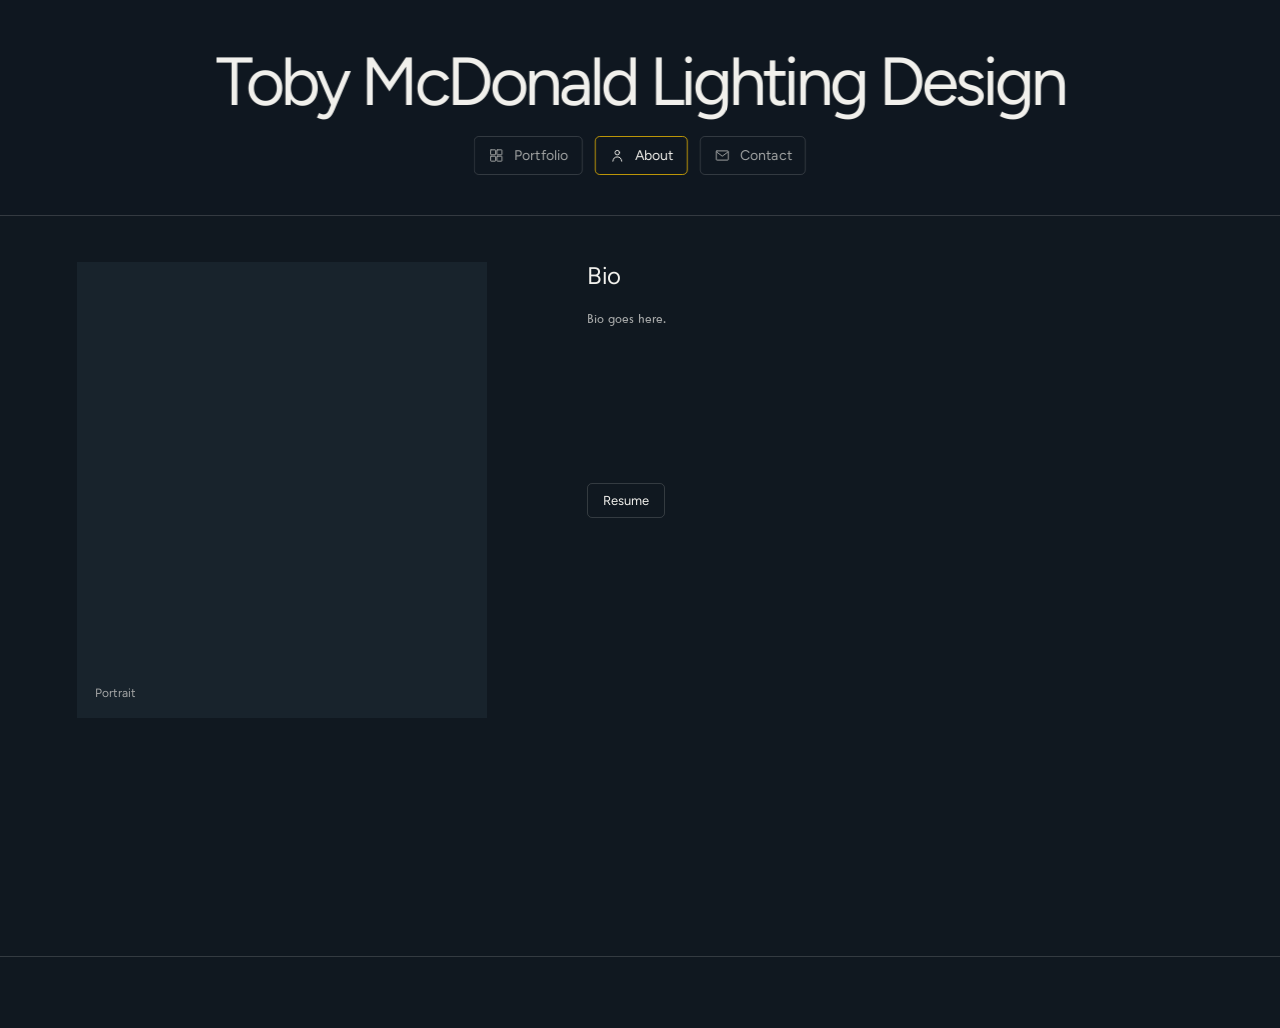
==== commit acc5a7aa: "Add About placeholders and Twentieth Century body font" ====
--- a/about.html
+++ b/about.html
@@ -8,7 +8,16 @@
 </head>
 <body>
   <header class="site-header"><a class="wordmark" href="index.html" aria-label="Toby McDonald Lighting Design home">Toby McDonald Lighting Design</a><nav class="primary-nav" aria-label="Navigation"><a class="nav-link" href="index.html"><svg viewBox="0 0 24 24" aria-hidden="true"><rect x="4" y="4" width="7" height="7" rx=".6"/><rect x="13" y="4" width="7" height="7" rx=".6"/><rect x="4" y="13" width="7" height="7" rx=".6"/><rect x="13" y="13" width="7" height="7" rx=".6"/></svg><span>Portfolio</span></a><a class="nav-link active" href="about.html" aria-current="page"><svg viewBox="0 0 24 24" aria-hidden="true"><circle cx="12" cy="8" r="3.2"/><path d="M5.8 20c.5-4 2.5-6 6.2-6s5.7 2 6.2 6"/></svg><span>About</span></a><a class="nav-link" href="contact.html"><svg viewBox="0 0 24 24" aria-hidden="true"><rect x="3.5" y="5.5" width="17" height="13" rx="1"/><path d="m4 7 8 6 8-6"/></svg><span>Contact</span></a></nav></header>
-  <main class="inner-page shell"><section class="about-layout" aria-label="About Toby McDonald"></section></main>
+  <main class="inner-page shell">
+    <section class="about-layout" aria-label="About Toby McDonald">
+      <div class="portrait-placeholder" role="img" aria-label="Portrait placeholder"><span>Portrait</span></div>
+      <div class="about-copy">
+        <h1>Bio</h1>
+        <p class="bio-placeholder">Bio goes here.</p>
+        <a class="resume-button" href="assets/files/resume.pdf" target="_blank" rel="noopener">Resume</a>
+      </div>
+    </section>
+  </main>
   <footer class="site-footer shell"><div class="footer-links" data-footer-links></div></footer>
   <script src="assets/js/site-config.js"></script><script src="assets/js/site.js"></script>
 </body>
--- a/assets/css/site.css
+++ b/assets/css/site.css
@@ -1,9 +1,12 @@
-@font-face{font-family:'Twentieth Century';src:url('../fonts/twentieth-century.woff2') format('woff2');font-style:normal;font-weight:400;font-display:swap}
+@font-face{font-family:'Twentieth Century';src:url('../fonts/twentieth-century-light.ttf') format('truetype');font-style:normal;font-weight:300;font-display:swap}
+@font-face{font-family:'Twentieth Century';src:url('../fonts/twentieth-century-medium.ttf') format('truetype');font-style:normal;font-weight:500;font-display:swap}
+@font-face{font-family:'Twentieth Century';src:url('../fonts/twentieth-century-semibold.ttf') format('truetype');font-style:normal;font-weight:600;font-display:swap}
+@font-face{font-family:'Twentieth Century';src:url('../fonts/twentieth-century-bold.ttf') format('truetype');font-style:normal;font-weight:700;font-display:swap}
 :root{--bg:#101820;--surface:#18232c;--text:#f1f0ec;--muted:#a4a6a6;--line:rgba(241,240,236,.16);--accent:#fec601;--display:'Figtree',sans-serif;--body:'Twentieth Century',Arial,sans-serif;--gutter:clamp(22px,6vw,84px)}
 *{box-sizing:border-box}html{scroll-behavior:smooth}body{margin:0;background:var(--bg);color:var(--text);font:16px/1.5 var(--body);-webkit-font-smoothing:antialiased;overflow-anchor:none}a{color:inherit;text-decoration:none}button,input,textarea{font:inherit}a:focus-visible,button:focus-visible,input:focus-visible,textarea:focus-visible{outline:1px solid var(--accent);outline-offset:4px}.shell{padding-left:var(--gutter);padding-right:var(--gutter)}
-.site-header{position:sticky;top:0;z-index:10;height:clamp(190px,24vh,225px);padding:24px var(--gutter);display:flex;align-items:center;justify-content:center;border-bottom:1px solid var(--line);background:rgba(16,24,32,.97);backdrop-filter:blur(8px);transition:height .38s cubic-bezier(.22,.61,.36,1),padding .38s cubic-bezier(.22,.61,.36,1)}.wordmark{position:absolute;top:50%;left:50%;display:block;width:max-content;max-width:calc(100% - 2 * var(--gutter));transform:translate(-50%,calc(-50% - 27px));text-align:center;font:400 clamp(34px,5.8vw,68px)/.98 var(--display);letter-spacing:-.06em;will-change:transform;transition:left .38s cubic-bezier(.22,.61,.36,1),top .38s cubic-bezier(.22,.61,.36,1),transform .38s cubic-bezier(.22,.61,.36,1),font-size .38s cubic-bezier(.22,.61,.36,1),letter-spacing .38s cubic-bezier(.22,.61,.36,1)}.primary-nav{position:absolute;top:50%;left:50%;display:flex;align-items:center;flex-wrap:wrap;gap:12px;flex-shrink:0;transform:translate(-50%,28px);will-change:transform;transition:left .38s cubic-bezier(.22,.61,.36,1),right .38s cubic-bezier(.22,.61,.36,1),top .38s cubic-bezier(.22,.61,.36,1),transform .38s cubic-bezier(.22,.61,.36,1),gap .38s cubic-bezier(.22,.61,.36,1)}.nav-link{display:flex;align-items:center;gap:9px;padding:10px 13px;color:var(--muted);font:400 13px/1 var(--display);letter-spacing:.015em;border:1px solid var(--line);border-radius:5px;transition:color .2s,border-color .2s}.nav-link:hover,.nav-link.active{color:var(--text);border-color:rgba(254,198,1,.72)}.nav-link svg{width:17px;height:17px;fill:none;stroke:currentColor;stroke-width:1.35;stroke-linecap:round;stroke-linejoin:round;flex:none}.site-header.is-compact{height:78px;justify-content:space-between;padding:0 var(--gutter)}.site-header.is-compact .wordmark{top:50%;left:var(--gutter);width:auto;max-width:45%;transform:translateY(-50%);text-align:left;font-size:21px;line-height:1.1;letter-spacing:-.025em;white-space:nowrap}.site-header.is-compact .primary-nav{top:50%;left:calc(100% - var(--gutter));right:auto;transform:translate(-100%,-50%);flex-wrap:nowrap;white-space:nowrap;gap:10px}.site-header.is-compact .nav-link{gap:7px;padding:8px 10px;font-size:12px}.site-header.is-compact .nav-link svg{width:15px;height:15px}
-.work-section{padding-top:34px;padding-bottom:70px;min-height:calc(100vh - 160px)}.project-grid{display:grid;grid-template-columns:repeat(3,minmax(0,1fr));gap:36px 24px}.project-card{min-width:0}.project-image{position:relative;overflow:hidden;background:var(--surface);aspect-ratio:1.46}.project-image img{display:block;width:100%;height:100%;object-fit:cover;transition:opacity .25s}.project-card:hover .project-image img{opacity:.86}.project-meta{padding-top:11px}.project-meta h2{font:400 14px/1.35 var(--body);margin:0;color:var(--text)}.gallery-empty{display:none}.gallery-empty[hidden]{display:none}.site-footer{min-height:72px;padding-top:18px;padding-bottom:18px;display:flex;align-items:center;justify-content:flex-end;border-top:1px solid var(--line)}.footer-links{display:flex;align-items:center;gap:18px}.footer-links:empty{display:none}.footer-links .icon-link{width:22px;height:22px}
-.inner-page{min-height:calc(100vh - 160px);padding-top:46px;padding-bottom:70px}.about-layout{display:grid;grid-template-columns:minmax(240px, .8fr) 1.2fr;gap:clamp(36px,8vw,100px);align-items:start}.portrait-placeholder{min-height:300px;aspect-ratio:.9;background:var(--surface)}.about-copy{min-height:300px}.resume-block{display:inline-flex;align-items:center;justify-content:center;width:38px;height:38px;color:var(--muted)}.resume-icon{font-size:22px}.resume-block strong,.resume-block>div div span,.resume-soon{display:none}.contact-layout{max-width:760px;margin:0 auto;padding-top:20px}.contact-form{display:flex;flex-direction:column;gap:28px}.form-row{display:grid;grid-template-columns:1fr 1fr;gap:26px}.contact-form label{display:flex;flex-direction:column;gap:8px;color:var(--muted);font:11px var(--display)}.contact-form input,.contact-form textarea{width:100%;border:0;border-bottom:1px solid var(--line);border-radius:0;background:transparent;color:var(--text);padding:10px 0 13px;font:14px var(--body);resize:vertical}.contact-form input::placeholder,.contact-form textarea::placeholder{color:#777e81}.contact-form input:focus,.contact-form textarea:focus{border-color:var(--accent);outline:none}.form-note{display:none}.submit-button{align-self:flex-start;width:44px;height:44px;border:1px solid var(--line);border-radius:50%;background:transparent;color:var(--muted);font-size:18px;cursor:not-allowed}.submit-button:disabled{opacity:.5}.submit-button span{display:none}
-.project-page{min-height:calc(100vh - 160px);padding-top:22px;padding-bottom:65px}.back-link{display:inline-flex;width:32px;height:32px;align-items:center;justify-content:center;color:var(--muted);font-size:20px}.project-heading{padding:20px 0 24px}.project-heading h1{font:400 clamp(18px,2.3vw,24px)/1.3 var(--body);margin:0}.project-heading .eyebrow,.project-venue,.project-description{display:none}.project-gallery{display:grid;grid-template-columns:repeat(2,minmax(0,1fr));gap:12px}.project-gallery figure{margin:0;overflow:hidden;background:var(--surface);aspect-ratio:1.45}.project-gallery figure:first-child:nth-last-child(1){grid-column:1/-1;aspect-ratio:1.85}.project-gallery img{display:block;width:100%;height:100%;object-fit:cover}.not-found{min-height:60vh}.not-found .eyebrow,.not-found h1,.text-link{font-size:0}.not-found a{display:inline-flex;width:32px;height:32px;align-items:center;justify-content:center}.project-loading{display:none}
-@media(max-width:900px){.project-grid{grid-template-columns:repeat(2,minmax(0,1fr))}}@media(max-width:680px){:root{--gutter:20px}.site-header{height:clamp(156px,24vh,184px);padding:16px var(--gutter)}.wordmark{font-size:clamp(34px,9vw,48px);line-height:.98;letter-spacing:-.06em}.primary-nav{gap:8px}.nav-link{gap:6px;padding:9px 10px;font-size:11px}.nav-link svg{width:15px;height:15px}.site-header.is-compact{height:68px;padding:0 var(--gutter)}.site-header.is-compact .wordmark{left:var(--gutter);max-width:36%;font-size:clamp(8px,2vw,11px);line-height:1;letter-spacing:-.02em}.site-header.is-compact .primary-nav{left:calc(100% - var(--gutter));right:auto;transform:translate(-100%,-50%);flex-wrap:nowrap;white-space:nowrap;gap:3px}.site-header.is-compact .nav-link{gap:3px;padding:4px 4px;font-size:9px}.site-header.is-compact .nav-link svg{width:11px;height:11px}.work-section{padding-top:20px;padding-bottom:42px;min-height:calc(100svh - 132px)}.project-grid{grid-template-columns:1fr;gap:23px}.project-image{aspect-ratio:1.25}.project-meta{padding-top:8px}.project-meta h2{font-size:13px}.site-footer{min-height:62px}.inner-page{min-height:calc(100svh - 132px);padding-top:28px;padding-bottom:42px}.about-layout{grid-template-columns:1fr;gap:22px}.portrait-placeholder{min-height:0;width:100%;max-height:66svh;aspect-ratio:1.05}.about-copy{min-height:0}.resume-block{margin-top:0}.form-row{grid-template-columns:1fr;gap:24px}.contact-form{gap:25px}.project-page{min-height:calc(100svh - 132px);padding-top:13px;padding-bottom:42px}.project-gallery{grid-template-columns:1fr;gap:9px}.project-gallery figure,.project-gallery figure:first-child:nth-last-child(1){grid-column:auto;aspect-ratio:1.22}}
+.site-header{position:sticky;top:0;z-index:10;height:clamp(190px,24vh,225px);padding:24px var(--gutter);display:flex;align-items:center;justify-content:center;border-bottom:1px solid var(--line);background:rgba(16,24,32,.97);backdrop-filter:blur(8px);transition:height .38s cubic-bezier(.22,.61,.36,1),padding .38s cubic-bezier(.22,.61,.36,1)}.wordmark{position:absolute;top:50%;left:50%;display:block;width:max-content;max-width:calc(100% - 2 * var(--gutter));transform:translate(-50%,calc(-50% - 27px));text-align:center;font:400 clamp(34px,5.8vw,68px)/.98 var(--display);letter-spacing:-.06em;will-change:transform;transition:left .38s cubic-bezier(.22,.61,.36,1),top .38s cubic-bezier(.22,.61,.36,1),transform .38s cubic-bezier(.22,.61,.36,1),font-size .38s cubic-bezier(.22,.61,.36,1),letter-spacing .38s cubic-bezier(.22,.61,.36,1)}.primary-nav{position:absolute;top:50%;left:50%;display:flex;align-items:center;flex-wrap:wrap;gap:12px;flex-shrink:0;transform:translate(-50%,28px);will-change:transform;transition:left .38s cubic-bezier(.22,.61,.36,1),right .38s cubic-bezier(.22,.61,.36,1),top .38s cubic-bezier(.22,.61,.36,1),transform .38s cubic-bezier(.22,.61,.36,1),gap .38s cubic-bezier(.22,.61,.36,1)}.nav-link{display:flex;align-items:center;gap:9px;padding:10px 13px;color:var(--muted);font:400 14px/1 var(--display);letter-spacing:.015em;border:1px solid var(--line);border-radius:5px;transition:color .2s,border-color .2s}.nav-link:hover,.nav-link.active{color:var(--text);border-color:rgba(254,198,1,.72)}.nav-link svg{width:17px;height:17px;fill:none;stroke:currentColor;stroke-width:1.35;stroke-linecap:round;stroke-linejoin:round;flex:none}.site-header.is-compact{height:78px;justify-content:space-between;padding:0 var(--gutter)}.site-header.is-compact .wordmark{top:50%;left:var(--gutter);width:auto;max-width:45%;transform:translateY(-50%);text-align:left;font-size:24px;line-height:1.1;letter-spacing:-.025em;white-space:nowrap}.site-header.is-compact .primary-nav{top:50%;left:calc(100% - var(--gutter));right:auto;transform:translate(-100%,-50%);flex-wrap:nowrap;white-space:nowrap;gap:10px}.site-header.is-compact .nav-link{gap:7px;padding:8px 10px;font-size:14px}.site-header.is-compact .nav-link svg{width:15px;height:15px}
+.work-section{padding-top:34px;padding-bottom:70px;min-height:calc(100vh - 160px)}.project-grid{display:grid;grid-template-columns:repeat(3,minmax(0,1fr));gap:46px 32px}.project-card{min-width:0}.project-image{position:relative;overflow:hidden;background:var(--surface);aspect-ratio:1.46}.project-image img{display:block;width:100%;height:100%;object-fit:cover;transition:opacity .25s}.project-card:hover .project-image img{opacity:.86}.project-meta{padding-top:11px;text-align:center}.project-meta h2{font:400 14px/1.35 var(--display);margin:0;color:var(--text)}.gallery-empty{display:none}.gallery-empty[hidden]{display:none}.site-footer{min-height:72px;padding-top:18px;padding-bottom:18px;display:flex;align-items:center;justify-content:flex-end;border-top:1px solid var(--line)}.footer-links{display:flex;align-items:center;gap:18px}.footer-links:empty{display:none}.footer-links .icon-link{width:22px;height:22px}
+.inner-page{min-height:calc(100vh - 160px);padding-top:46px;padding-bottom:70px}.about-layout{display:grid;grid-template-columns:minmax(240px, .8fr) 1.2fr;gap:clamp(36px,8vw,100px);align-items:start}.portrait-placeholder{min-height:300px;aspect-ratio:.9;padding:18px;display:flex;align-items:flex-end;background:var(--surface);color:var(--muted);font:12px var(--display)}.about-copy{min-height:300px;display:flex;flex-direction:column;align-items:flex-start}.about-copy h1{margin:0 0 18px;font:400 24px/1.2 var(--display);letter-spacing:-.03em}.bio-placeholder{width:100%;min-height:150px;margin:0 0 24px;color:var(--muted);font:14px/1.6 var(--body)}.resume-button{display:inline-flex;align-items:center;justify-content:center;padding:10px 15px;border:1px solid var(--line);border-radius:5px;color:var(--text);font:400 13px/1 var(--display);transition:border-color .2s,color .2s}.resume-button:hover{border-color:var(--accent);color:var(--accent)}.contact-layout{max-width:760px;margin:0 auto;padding-top:20px}.contact-form{display:flex;flex-direction:column;gap:28px}.form-row{display:grid;grid-template-columns:1fr 1fr;gap:26px}.contact-form label{display:flex;flex-direction:column;gap:8px;color:var(--muted);font:11px var(--display)}.contact-form input,.contact-form textarea{width:100%;border:0;border-bottom:1px solid var(--line);border-radius:0;background:transparent;color:var(--text);padding:10px 0 13px;font:14px var(--body);resize:vertical}.contact-form input::placeholder,.contact-form textarea::placeholder{color:#777e81}.contact-form input:focus,.contact-form textarea:focus{border-color:var(--accent);outline:none}.form-note{display:none}.submit-button{align-self:flex-start;width:44px;height:44px;border:1px solid var(--line);border-radius:50%;background:transparent;color:var(--muted);font-size:18px;cursor:not-allowed}.submit-button:disabled{opacity:.5}.submit-button span{display:none}
+.project-page{min-height:calc(100vh - 160px);padding-top:22px;padding-bottom:65px}.back-link{display:inline-flex;width:32px;height:32px;align-items:center;justify-content:center;color:var(--muted);font-size:20px}.project-heading{padding:20px 0 24px}.project-heading h1{font:400 clamp(18px,2.3vw,24px)/1.3 var(--display);margin:0}.project-heading .eyebrow,.project-venue,.project-description{display:none}.project-gallery{display:grid;grid-template-columns:repeat(2,minmax(0,1fr));gap:12px}.project-gallery figure{margin:0;overflow:hidden;background:var(--surface);aspect-ratio:1.45}.project-gallery figure:first-child:nth-last-child(1){grid-column:1/-1;aspect-ratio:1.85}.project-gallery img{display:block;width:100%;height:100%;object-fit:cover}.not-found{min-height:60vh}.not-found .eyebrow,.not-found h1,.text-link{font-size:0}.not-found a{display:inline-flex;width:32px;height:32px;align-items:center;justify-content:center}.project-loading{display:none}
+@media(max-width:900px){.project-grid{grid-template-columns:repeat(2,minmax(0,1fr))}}@media(max-width:680px){:root{--gutter:20px}.site-header{height:clamp(156px,24vh,184px);padding:16px var(--gutter)}.wordmark{font-size:clamp(34px,9vw,48px);line-height:.98;letter-spacing:-.06em}.primary-nav{gap:8px}.nav-link{gap:6px;padding:9px 10px;font-size:10px}.nav-link svg{width:15px;height:15px}.site-header.is-compact{height:68px;padding:0 var(--gutter)}.site-header.is-compact .wordmark{left:var(--gutter);max-width:36%;font-size:clamp(9px,2.3vw,12px);line-height:1;letter-spacing:-.02em}.site-header.is-compact .primary-nav{left:calc(100% - var(--gutter));right:auto;transform:translate(-100%,-50%);flex-wrap:nowrap;white-space:nowrap;gap:3px}.site-header.is-compact .nav-link{gap:3px;padding:4px 4px;font-size:10px}.site-header.is-compact .nav-link svg{display:none}.work-section{padding-top:20px;padding-bottom:42px;min-height:calc(100svh - 132px)}.project-grid{grid-template-columns:1fr;gap:23px}.project-image{aspect-ratio:1.25}.project-meta{padding-top:8px}.project-meta h2{font-size:13px}.site-footer{min-height:62px}.inner-page{min-height:calc(100svh - 132px);padding-top:28px;padding-bottom:42px}.about-layout{grid-template-columns:1fr;gap:22px}.portrait-placeholder{min-height:0;width:100%;max-height:66svh;aspect-ratio:1.05}.about-copy{min-height:0}.resume-block{margin-top:0}.form-row{grid-template-columns:1fr;gap:24px}.contact-form{gap:25px}.project-page{min-height:calc(100svh - 132px);padding-top:13px;padding-bottom:42px}.project-gallery{grid-template-columns:1fr;gap:9px}.project-gallery figure,.project-gallery figure:first-child:nth-last-child(1){grid-column:auto;aspect-ratio:1.22}}
 @media(prefers-reduced-motion:reduce){*,*::before,*::after{scroll-behavior:auto!important;transition:none!important}}
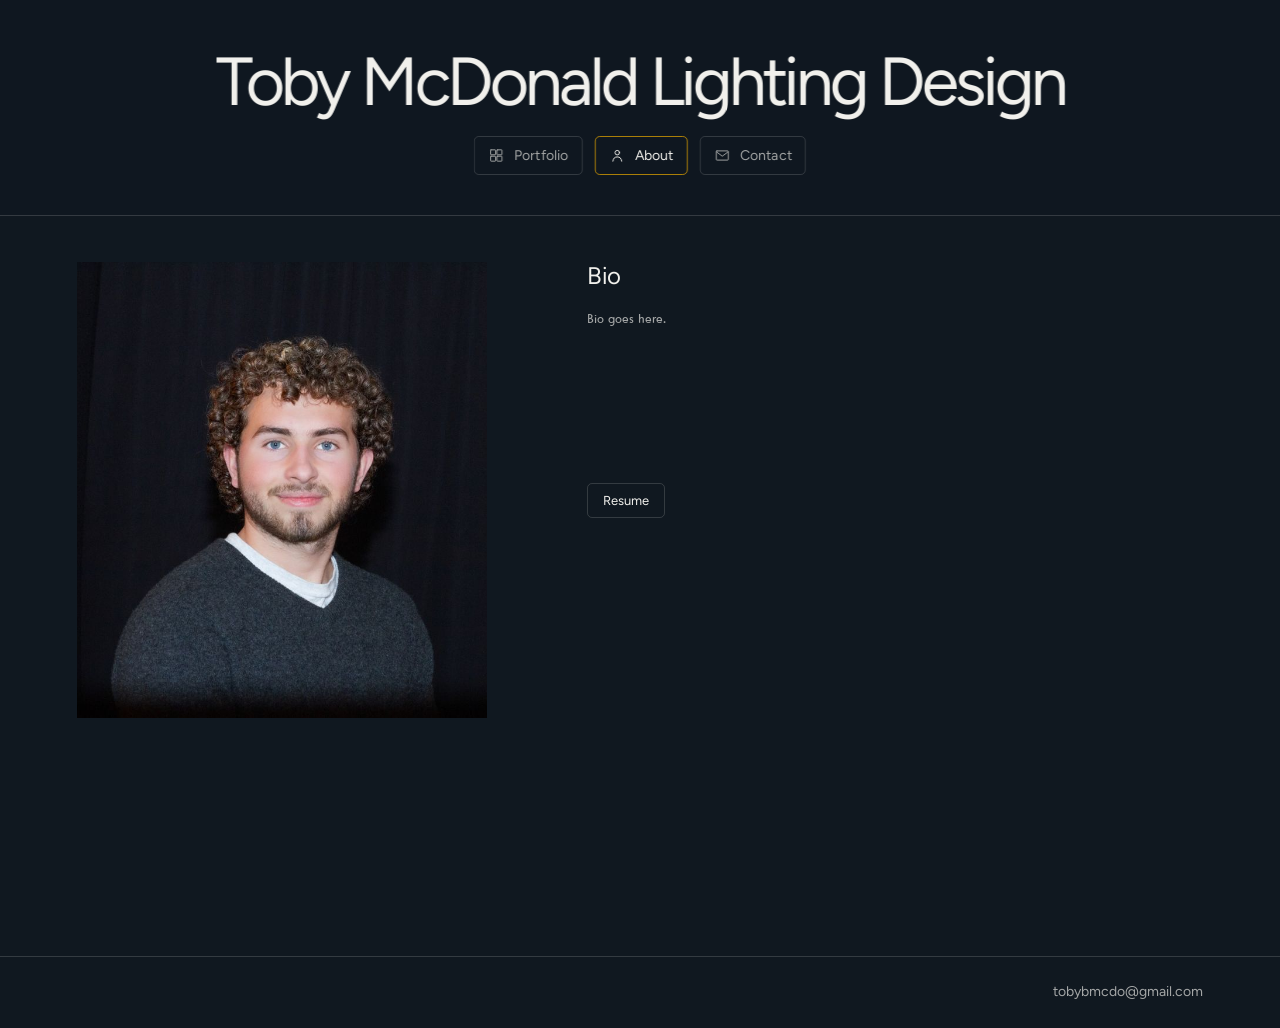
==== commit 592ea1df: "Update portfolio profile and contact details" ====
--- a/about.html
+++ b/about.html
@@ -10,7 +10,7 @@
   <header class="site-header"><a class="wordmark" href="index.html" aria-label="Toby McDonald Lighting Design home">Toby McDonald Lighting Design</a><nav class="primary-nav" aria-label="Navigation"><a class="nav-link" href="index.html"><svg viewBox="0 0 24 24" aria-hidden="true"><rect x="4" y="4" width="7" height="7" rx=".6"/><rect x="13" y="4" width="7" height="7" rx=".6"/><rect x="4" y="13" width="7" height="7" rx=".6"/><rect x="13" y="13" width="7" height="7" rx=".6"/></svg><span>Portfolio</span></a><a class="nav-link active" href="about.html" aria-current="page"><svg viewBox="0 0 24 24" aria-hidden="true"><circle cx="12" cy="8" r="3.2"/><path d="M5.8 20c.5-4 2.5-6 6.2-6s5.7 2 6.2 6"/></svg><span>About</span></a><a class="nav-link" href="contact.html"><svg viewBox="0 0 24 24" aria-hidden="true"><rect x="3.5" y="5.5" width="17" height="13" rx="1"/><path d="m4 7 8 6 8-6"/></svg><span>Contact</span></a></nav></header>
   <main class="inner-page shell">
     <section class="about-layout" aria-label="About Toby McDonald">
-      <div class="portrait-placeholder" role="img" aria-label="Portrait placeholder"><span>Portrait</span></div>
+      <img class="portrait-image" src="assets/images/about/toby-mcdonald.jpg" alt="Portrait of Toby McDonald">
       <div class="about-copy">
         <h1>Bio</h1>
         <p class="bio-placeholder">Bio goes here.</p>
--- a/assets/css/site.css
+++ b/assets/css/site.css
@@ -2,11 +2,77 @@
 @font-face{font-family:'Twentieth Century';src:url('../fonts/twentieth-century-medium.ttf') format('truetype');font-style:normal;font-weight:500;font-display:swap}
 @font-face{font-family:'Twentieth Century';src:url('../fonts/twentieth-century-semibold.ttf') format('truetype');font-style:normal;font-weight:600;font-display:swap}
 @font-face{font-family:'Twentieth Century';src:url('../fonts/twentieth-century-bold.ttf') format('truetype');font-style:normal;font-weight:700;font-display:swap}
-:root{--bg:#101820;--surface:#18232c;--text:#f1f0ec;--muted:#a4a6a6;--line:rgba(241,240,236,.16);--accent:#fec601;--display:'Figtree',sans-serif;--body:'Twentieth Century',Arial,sans-serif;--gutter:clamp(22px,6vw,84px)}
+:root{--bg:#101820;--surface:#18232c;--text:#f1f0ec;--muted:#a4a6a6;--line:rgba(241,240,236,.16);--accent:#e6a800;--display:'Figtree',sans-serif;--body:'Twentieth Century',Arial,sans-serif;--gutter:clamp(22px,6vw,84px)}
 *{box-sizing:border-box}html{scroll-behavior:smooth}body{margin:0;background:var(--bg);color:var(--text);font:16px/1.5 var(--body);-webkit-font-smoothing:antialiased;overflow-anchor:none}a{color:inherit;text-decoration:none}button,input,textarea{font:inherit}a:focus-visible,button:focus-visible,input:focus-visible,textarea:focus-visible{outline:1px solid var(--accent);outline-offset:4px}.shell{padding-left:var(--gutter);padding-right:var(--gutter)}
-.site-header{position:sticky;top:0;z-index:10;height:clamp(190px,24vh,225px);padding:24px var(--gutter);display:flex;align-items:center;justify-content:center;border-bottom:1px solid var(--line);background:rgba(16,24,32,.97);backdrop-filter:blur(8px);transition:height .38s cubic-bezier(.22,.61,.36,1),padding .38s cubic-bezier(.22,.61,.36,1)}.wordmark{position:absolute;top:50%;left:50%;display:block;width:max-content;max-width:calc(100% - 2 * var(--gutter));transform:translate(-50%,calc(-50% - 27px));text-align:center;font:400 clamp(34px,5.8vw,68px)/.98 var(--display);letter-spacing:-.06em;will-change:transform;transition:left .38s cubic-bezier(.22,.61,.36,1),top .38s cubic-bezier(.22,.61,.36,1),transform .38s cubic-bezier(.22,.61,.36,1),font-size .38s cubic-bezier(.22,.61,.36,1),letter-spacing .38s cubic-bezier(.22,.61,.36,1)}.primary-nav{position:absolute;top:50%;left:50%;display:flex;align-items:center;flex-wrap:wrap;gap:12px;flex-shrink:0;transform:translate(-50%,28px);will-change:transform;transition:left .38s cubic-bezier(.22,.61,.36,1),right .38s cubic-bezier(.22,.61,.36,1),top .38s cubic-bezier(.22,.61,.36,1),transform .38s cubic-bezier(.22,.61,.36,1),gap .38s cubic-bezier(.22,.61,.36,1)}.nav-link{display:flex;align-items:center;gap:9px;padding:10px 13px;color:var(--muted);font:400 14px/1 var(--display);letter-spacing:.015em;border:1px solid var(--line);border-radius:5px;transition:color .2s,border-color .2s}.nav-link:hover,.nav-link.active{color:var(--text);border-color:rgba(254,198,1,.72)}.nav-link svg{width:17px;height:17px;fill:none;stroke:currentColor;stroke-width:1.35;stroke-linecap:round;stroke-linejoin:round;flex:none}.site-header.is-compact{height:78px;justify-content:space-between;padding:0 var(--gutter)}.site-header.is-compact .wordmark{top:50%;left:var(--gutter);width:auto;max-width:45%;transform:translateY(-50%);text-align:left;font-size:24px;line-height:1.1;letter-spacing:-.025em;white-space:nowrap}.site-header.is-compact .primary-nav{top:50%;left:calc(100% - var(--gutter));right:auto;transform:translate(-100%,-50%);flex-wrap:nowrap;white-space:nowrap;gap:10px}.site-header.is-compact .nav-link{gap:7px;padding:8px 10px;font-size:14px}.site-header.is-compact .nav-link svg{width:15px;height:15px}
-.work-section{padding-top:34px;padding-bottom:70px;min-height:calc(100vh - 160px)}.project-grid{display:grid;grid-template-columns:repeat(3,minmax(0,1fr));gap:46px 32px}.project-card{min-width:0}.project-image{position:relative;overflow:hidden;background:var(--surface);aspect-ratio:1.46}.project-image img{display:block;width:100%;height:100%;object-fit:cover;transition:opacity .25s}.project-card:hover .project-image img{opacity:.86}.project-meta{padding-top:11px;text-align:center}.project-meta h2{font:400 14px/1.35 var(--display);margin:0;color:var(--text)}.gallery-empty{display:none}.gallery-empty[hidden]{display:none}.site-footer{min-height:72px;padding-top:18px;padding-bottom:18px;display:flex;align-items:center;justify-content:flex-end;border-top:1px solid var(--line)}.footer-links{display:flex;align-items:center;gap:18px}.footer-links:empty{display:none}.footer-links .icon-link{width:22px;height:22px}
+.site-header{position:sticky;top:0;z-index:10;height:clamp(190px,24vh,225px);padding:24px var(--gutter);display:flex;align-items:center;justify-content:center;border-bottom:1px solid var(--line);background:rgba(16,24,32,.97);backdrop-filter:blur(8px);transition:height .38s cubic-bezier(.22,.61,.36,1),padding .38s cubic-bezier(.22,.61,.36,1)}.wordmark{position:absolute;top:50%;left:50%;display:block;width:max-content;max-width:calc(100% - 2 * var(--gutter));transform:translate(-50%,calc(-50% - 27px));text-align:center;font:400 clamp(34px,5.8vw,68px)/.98 var(--display);letter-spacing:-.06em;will-change:transform;transition:left .38s cubic-bezier(.22,.61,.36,1),top .38s cubic-bezier(.22,.61,.36,1),transform .38s cubic-bezier(.22,.61,.36,1),font-size .38s cubic-bezier(.22,.61,.36,1),letter-spacing .38s cubic-bezier(.22,.61,.36,1)}.primary-nav{position:absolute;top:50%;left:50%;display:flex;align-items:center;flex-wrap:wrap;gap:12px;flex-shrink:0;transform:translate(-50%,28px);will-change:transform;transition:left .38s cubic-bezier(.22,.61,.36,1),right .38s cubic-bezier(.22,.61,.36,1),top .38s cubic-bezier(.22,.61,.36,1),transform .38s cubic-bezier(.22,.61,.36,1),gap .38s cubic-bezier(.22,.61,.36,1)}.nav-link{display:flex;align-items:center;gap:9px;padding:10px 13px;color:var(--muted);font:400 14px/1 var(--display);letter-spacing:.015em;border:1px solid var(--line);border-radius:5px;transition:color .2s,border-color .2s}.nav-link:hover,.nav-link.active{color:var(--text);border-color:rgba(230,168,0,.72)}.nav-link svg{width:17px;height:17px;fill:none;stroke:currentColor;stroke-width:1.35;stroke-linecap:round;stroke-linejoin:round;flex:none}.site-header.is-compact{height:78px;justify-content:space-between;padding:0 var(--gutter)}.site-header.is-compact .wordmark{top:50%;left:var(--gutter);width:auto;max-width:45%;transform:translateY(-50%);text-align:left;font-size:24px;line-height:1.1;letter-spacing:-.025em;white-space:nowrap}.site-header.is-compact .primary-nav{top:50%;left:calc(100% - var(--gutter));right:auto;transform:translate(-100%,-50%);flex-wrap:nowrap;white-space:nowrap;gap:10px}.site-header.is-compact .nav-link{gap:7px;padding:8px 10px;font-size:14px}.site-header.is-compact .nav-link svg{width:15px;height:15px}
+.work-section{padding-top:34px;padding-bottom:70px;min-height:calc(100vh - 160px)}.project-grid{display:grid;grid-template-columns:repeat(3,minmax(0,1fr));gap:46px 32px}.project-card{min-width:0}.project-image{position:relative;overflow:hidden;background:var(--surface);aspect-ratio:1.46}.project-image img{display:block;width:100%;height:100%;object-fit:cover;transition:opacity .25s}.project-card:hover .project-image img{opacity:.86}.project-meta{padding-top:11px;text-align:center}.project-meta h2{font:400 14px/1.35 var(--display);margin:0;color:var(--text)}.gallery-empty{display:none}.gallery-empty[hidden]{display:none}.site-footer{min-height:72px;padding-top:18px;padding-bottom:18px;display:flex;align-items:center;justify-content:flex-end;border-top:1px solid var(--line)}.footer-links{display:flex;align-items:center;gap:18px}.footer-links:empty{display:none}.footer-links .icon-link{width:22px;height:22px}.footer-email{color:var(--muted);font:14px/1.3 var(--display);transition:color .2s}.footer-email:hover{color:var(--accent)}
 .inner-page{min-height:calc(100vh - 160px);padding-top:46px;padding-bottom:70px}.about-layout{display:grid;grid-template-columns:minmax(240px, .8fr) 1.2fr;gap:clamp(36px,8vw,100px);align-items:start}.portrait-placeholder{min-height:300px;aspect-ratio:.9;padding:18px;display:flex;align-items:flex-end;background:var(--surface);color:var(--muted);font:12px var(--display)}.about-copy{min-height:300px;display:flex;flex-direction:column;align-items:flex-start}.about-copy h1{margin:0 0 18px;font:400 24px/1.2 var(--display);letter-spacing:-.03em}.bio-placeholder{width:100%;min-height:150px;margin:0 0 24px;color:var(--muted);font:14px/1.6 var(--body)}.resume-button{display:inline-flex;align-items:center;justify-content:center;padding:10px 15px;border:1px solid var(--line);border-radius:5px;color:var(--text);font:400 13px/1 var(--display);transition:border-color .2s,color .2s}.resume-button:hover{border-color:var(--accent);color:var(--accent)}.contact-layout{max-width:760px;margin:0 auto;padding-top:20px}.contact-form{display:flex;flex-direction:column;gap:28px}.form-row{display:grid;grid-template-columns:1fr 1fr;gap:26px}.contact-form label{display:flex;flex-direction:column;gap:8px;color:var(--muted);font:11px var(--display)}.contact-form input,.contact-form textarea{width:100%;border:0;border-bottom:1px solid var(--line);border-radius:0;background:transparent;color:var(--text);padding:10px 0 13px;font:14px var(--body);resize:vertical}.contact-form input::placeholder,.contact-form textarea::placeholder{color:#777e81}.contact-form input:focus,.contact-form textarea:focus{border-color:var(--accent);outline:none}.form-note{display:none}.submit-button{align-self:flex-start;width:44px;height:44px;border:1px solid var(--line);border-radius:50%;background:transparent;color:var(--muted);font-size:18px;cursor:not-allowed}.submit-button:disabled{opacity:.5}.submit-button span{display:none}
-.project-page{min-height:calc(100vh - 160px);padding-top:22px;padding-bottom:65px}.back-link{display:inline-flex;width:32px;height:32px;align-items:center;justify-content:center;color:var(--muted);font-size:20px}.project-heading{padding:20px 0 24px}.project-heading h1{font:400 clamp(18px,2.3vw,24px)/1.3 var(--display);margin:0}.project-heading .eyebrow,.project-venue,.project-description{display:none}.project-gallery{display:grid;grid-template-columns:repeat(2,minmax(0,1fr));gap:12px}.project-gallery figure{margin:0;overflow:hidden;background:var(--surface);aspect-ratio:1.45}.project-gallery figure:first-child:nth-last-child(1){grid-column:1/-1;aspect-ratio:1.85}.project-gallery img{display:block;width:100%;height:100%;object-fit:cover}.not-found{min-height:60vh}.not-found .eyebrow,.not-found h1,.text-link{font-size:0}.not-found a{display:inline-flex;width:32px;height:32px;align-items:center;justify-content:center}.project-loading{display:none}
+.project-page{min-height:calc(100vh - 160px);padding-top:22px;padding-bottom:65px}.back-link{display:inline-flex;width:32px;height:32px;align-items:center;justify-content:center;color:var(--muted);font-size:20px}.project-heading{padding:20px 0 24px}.project-heading h1{font:400 clamp(18px,2.3vw,24px)/1.3 var(--display);margin:0}.project-heading .eyebrow,.project-venue,.project-description{display:none}.project-gallery{display:grid;grid-template-columns:repeat(2,minmax(0,1fr));gap:12px}.project-gallery figure{margin:0;overflow:hidden;background:var(--surface);aspect-ratio:1.45}.project-gallery figure:first-child:nth-last-child(1){grid-column:1/-1;aspect-ratio:1.85}.project-gallery img{display:block;width:100%;height:100%;object-fit:cover}.not-found{min-height:60vh}.not-found .eyebrow,.not-found h1,.text-link{font-size:0}.not-found a{display:inline-flex;width:32px;height:32px;align-items:center;justify-content:center}.project-loading{display:block}
 @media(max-width:900px){.project-grid{grid-template-columns:repeat(2,minmax(0,1fr))}}@media(max-width:680px){:root{--gutter:20px}.site-header{height:clamp(156px,24vh,184px);padding:16px var(--gutter)}.wordmark{font-size:clamp(34px,9vw,48px);line-height:.98;letter-spacing:-.06em}.primary-nav{gap:8px}.nav-link{gap:6px;padding:9px 10px;font-size:10px}.nav-link svg{width:15px;height:15px}.site-header.is-compact{height:68px;padding:0 var(--gutter)}.site-header.is-compact .wordmark{left:var(--gutter);max-width:36%;font-size:clamp(9px,2.3vw,12px);line-height:1;letter-spacing:-.02em}.site-header.is-compact .primary-nav{left:calc(100% - var(--gutter));right:auto;transform:translate(-100%,-50%);flex-wrap:nowrap;white-space:nowrap;gap:3px}.site-header.is-compact .nav-link{gap:3px;padding:4px 4px;font-size:10px}.site-header.is-compact .nav-link svg{display:none}.work-section{padding-top:20px;padding-bottom:42px;min-height:calc(100svh - 132px)}.project-grid{grid-template-columns:1fr;gap:23px}.project-image{aspect-ratio:1.25}.project-meta{padding-top:8px}.project-meta h2{font-size:13px}.site-footer{min-height:62px}.inner-page{min-height:calc(100svh - 132px);padding-top:28px;padding-bottom:42px}.about-layout{grid-template-columns:1fr;gap:22px}.portrait-placeholder{min-height:0;width:100%;max-height:66svh;aspect-ratio:1.05}.about-copy{min-height:0}.resume-block{margin-top:0}.form-row{grid-template-columns:1fr;gap:24px}.contact-form{gap:25px}.project-page{min-height:calc(100svh - 132px);padding-top:13px;padding-bottom:42px}.project-gallery{grid-template-columns:1fr;gap:9px}.project-gallery figure,.project-gallery figure:first-child:nth-last-child(1){grid-column:auto;aspect-ratio:1.22}}
 @media(prefers-reduced-motion:reduce){*,*::before,*::after{scroll-behavior:auto!important;transition:none!important}}
+
+.project-carousel{width:min(100%,1100px);margin:0 auto}
+.carousel-stage{position:relative;display:flex;align-items:center;justify-content:center;width:100%;aspect-ratio:16/9;max-height:min(72vh,760px);overflow:hidden;background:#080d11}
+.carousel-image{display:block;width:100%;height:100%;object-fit:contain}
+.carousel-arrow{position:absolute;top:50%;display:grid;width:46px;height:46px;place-items:center;transform:translateY(-50%);border:1px solid rgba(241,240,236,.46);border-radius:50%;background:rgba(16,24,32,.82);color:var(--text);cursor:pointer;transition:color .2s,border-color .2s,background .2s}
+.carousel-arrow:hover{border-color:var(--accent);background:rgba(16,24,32,.96);color:var(--accent)}
+.carousel-arrow svg{width:21px;height:21px;fill:none;stroke:currentColor;stroke-width:1.7;stroke-linecap:round;stroke-linejoin:round}
+.carousel-previous{left:18px}
+.carousel-next{right:18px}
+.carousel-footer{display:flex;flex-direction:column;align-items:center;gap:9px;padding-top:16px}
+.carousel-thumbnails{display:grid;width:min(100%,810px);grid-template-columns:repeat(9,minmax(0,1fr));gap:8px}
+.carousel-thumbnail{display:block;min-width:0;aspect-ratio:1.45;padding:0;overflow:hidden;border:1px solid transparent;border-radius:2px;background:var(--surface);opacity:.58;cursor:pointer;transition:opacity .2s,border-color .2s}
+.carousel-thumbnail:hover{opacity:.86}
+.carousel-thumbnail.is-current{border-color:var(--accent);opacity:1}
+.carousel-thumbnail img{display:block;width:100%;height:100%;object-fit:cover}
+.carousel-count{margin:0;color:var(--muted);font:12px/1.3 var(--body)}
+@media(max-width:680px){.carousel-stage{aspect-ratio:4/3;max-height:65svh}.carousel-arrow{width:38px;height:38px}.carousel-previous{left:9px}.carousel-next{right:9px}.carousel-footer{padding-top:12px}.carousel-thumbnails{gap:5px}.carousel-thumbnail{aspect-ratio:1.2}}
+.project-heading{text-align:center;padding:12px 0 24px}
+.project-heading h1{font-size:clamp(28px,3.2vw,36px);font-weight:500;letter-spacing:-.035em}
+@media(max-width:680px){.project-heading{padding:8px 0 18px}.project-heading h1{font-size:27px}}.project-venue-year{margin:8px 0 0;color:var(--muted);font:15px/1.4 var(--body)}
+.project-credits{width:min(100%,850px);margin:36px auto 0;padding-top:22px;border-top:1px solid var(--line)}
+.project-credits h2{margin:0;font:500 16px/1.3 var(--display)}
+.project-credits dl{display:grid;grid-template-columns:repeat(2,minmax(0,1fr));gap:12px 36px;margin:18px 0 0}
+.project-credit{display:grid;grid-template-columns:minmax(110px,.8fr) 1.2fr;gap:12px;align-items:baseline}
+.project-credit dt{color:var(--muted);font:13px/1.4 var(--body)}
+.project-credit dd{margin:0;font:14px/1.4 var(--body)}
+@media(max-width:680px){.project-credits{margin-top:27px;padding-top:18px}.project-credits dl{grid-template-columns:1fr;gap:10px 0;margin-top:14px}.project-credit{grid-template-columns:minmax(96px,.8fr) 1.2fr;gap:10px}}.carousel-image-button{position:relative;display:block;width:100%;height:100%;padding:0;border:0;background:transparent;cursor:zoom-in}.carousel-image-button::after{position:absolute;inset:0;background:rgba(16,24,32,.16);content:"";opacity:0;pointer-events:none;transition:opacity .35s ease}.carousel-image-button:hover::after,.carousel-image-button:focus-visible::after{opacity:1}
+.carousel-image-button:focus-visible{outline-offset:-5px}
+body.lightbox-open{overflow:hidden}
+.carousel-lightbox{position:fixed;inset:0;z-index:1000;display:grid;place-items:center;padding:24px;background:rgba(4,7,10,.94)}
+.carousel-lightbox[hidden]{display:none}
+.lightbox-panel{display:grid;width:min(96vw,1440px);height:min(92vh,1000px);height:min(92dvh,1000px);grid-template-rows:44px minmax(0,1fr) 28px;min-height:0;color:var(--text)}
+.lightbox-toolbar{display:flex;align-items:center;justify-content:flex-end}
+.lightbox-close{display:grid;width:38px;height:38px;place-items:center;border:1px solid var(--line);border-radius:50%;background:rgba(16,24,32,.82);color:var(--text);font:300 26px/1 var(--body);cursor:pointer}
+.lightbox-close:hover{border-color:var(--accent);color:var(--accent)}
+.lightbox-stage{display:grid;grid-template-columns:54px minmax(0,1fr) 54px;align-items:center;min-height:0}
+.lightbox-arrow{position:static;transform:none}
+.lightbox-image-frame{display:grid;width:100%;height:100%;min-width:0;min-height:0;place-items:center}
+.lightbox-image{display:block;width:100%;height:100%;object-fit:contain}
+.lightbox-count{margin:7px 0 0;text-align:center;color:var(--muted);font:12px/1.3 var(--body)}
+@media(max-width:680px){.carousel-lightbox{padding:10px}.lightbox-panel{width:100%;height:95vh;height:95dvh;grid-template-rows:42px minmax(0,1fr) 26px}.lightbox-stage{grid-template-columns:40px minmax(0,1fr) 40px}.lightbox-arrow{width:34px;height:34px}.lightbox-close{width:36px;height:36px}}@media(max-width:680px){
+  .primary-nav{flex-wrap:nowrap;gap:6px;white-space:nowrap}
+  .nav-link{gap:5px;padding:8px 8px;font-size:10px}
+  .site-header.is-compact .primary-nav{gap:4px}
+  .site-header.is-compact .nav-link{gap:3px;padding:7px 7px;font-size:12px}
+  .site-header.is-compact .wordmark{max-width:34%;overflow:hidden;text-overflow:ellipsis}
+}
+@media(max-width:360px){
+  .primary-nav{gap:4px}
+  .nav-link{padding:7px 6px}
+  .site-header.is-compact .primary-nav{gap:2px}
+  .site-header.is-compact .nav-link{padding:6px 5px;font-size:11px}
+  .site-header.is-compact .wordmark{max-width:32%}
+}
+.project-venue-year{font-size:16px}
+
+.project-venue-year{font-size:18px}
+.portrait-image{display:block;width:100%;min-height:300px;aspect-ratio:.9;object-fit:cover;object-position:center;background:var(--surface)}
+@media(max-width:680px){.portrait-image{min-height:0;max-height:66svh;aspect-ratio:1.05}}.project-meta h2{font-size:18px}
+@media(max-width:680px){.project-meta h2{font-size:16px}}.project-credits h2{font-size:18px}
+.project-credit dt{font-size:15px}
+.project-credit dd{font-size:16px}.contact-form label{font-size:15px}
+.contact-form input,.contact-form textarea{font-size:17px;line-height:1.45}
+.submit-button{font-size:22px}.contact-form label{font-family:var(--display)}
+.contact-form input,.contact-form textarea{font-family:var(--display)}
+.contact-form input::placeholder,.contact-form textarea::placeholder{font-family:var(--display)}
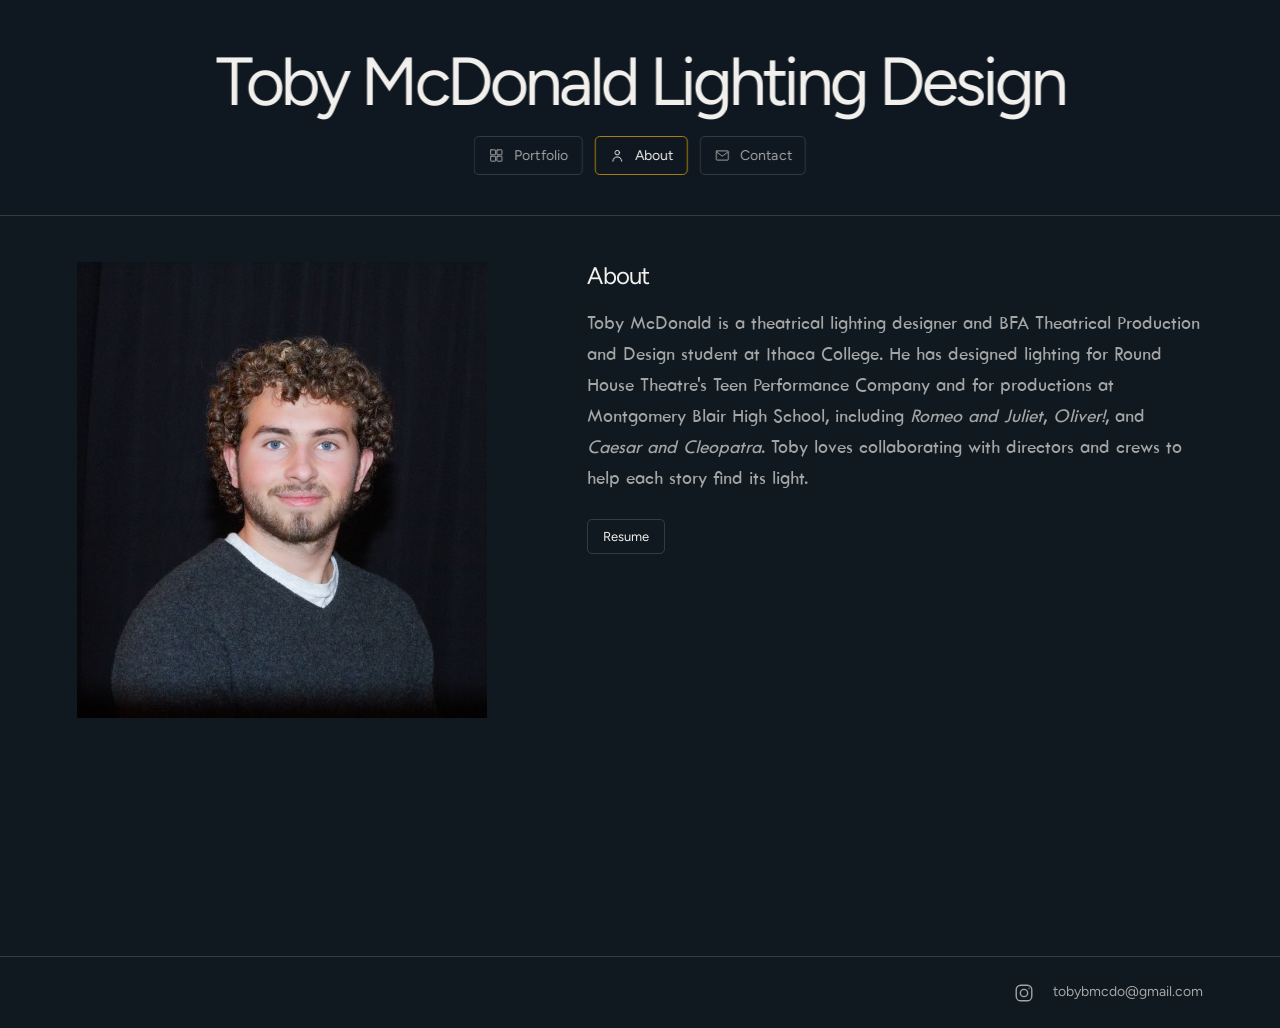
==== commit 9fa1c35d: "Add and organize portfolio projects" ====
--- a/about.html
+++ b/about.html
@@ -12,8 +12,8 @@
     <section class="about-layout" aria-label="About Toby McDonald">
       <img class="portrait-image" src="assets/images/about/toby-mcdonald.jpg" alt="Portrait of Toby McDonald">
       <div class="about-copy">
-        <h1>Bio</h1>
-        <p class="bio-placeholder">Bio goes here.</p>
+        <h1>About</h1>
+        <p class="bio-placeholder">Toby McDonald is a theatrical lighting designer and BFA Theatrical Production and Design student at Ithaca College. He has designed lighting for Round House Theatre's Teen Performance Company and for productions at Montgomery Blair High School, including <em>Romeo and Juliet</em>, <em>Oliver!</em>, and <em>Caesar and Cleopatra</em>. Toby loves collaborating with directors and crews to help each story find its light.</p>
         <a class="resume-button" href="assets/files/resume.pdf" target="_blank" rel="noopener">Resume</a>
       </div>
     </section>
--- a/assets/css/site.css
+++ b/assets/css/site.css
@@ -5,8 +5,8 @@
 :root{--bg:#101820;--surface:#18232c;--text:#f1f0ec;--muted:#a4a6a6;--line:rgba(241,240,236,.16);--accent:#e6a800;--display:'Figtree',sans-serif;--body:'Twentieth Century',Arial,sans-serif;--gutter:clamp(22px,6vw,84px)}
 *{box-sizing:border-box}html{scroll-behavior:smooth}body{margin:0;background:var(--bg);color:var(--text);font:16px/1.5 var(--body);-webkit-font-smoothing:antialiased;overflow-anchor:none}a{color:inherit;text-decoration:none}button,input,textarea{font:inherit}a:focus-visible,button:focus-visible,input:focus-visible,textarea:focus-visible{outline:1px solid var(--accent);outline-offset:4px}.shell{padding-left:var(--gutter);padding-right:var(--gutter)}
 .site-header{position:sticky;top:0;z-index:10;height:clamp(190px,24vh,225px);padding:24px var(--gutter);display:flex;align-items:center;justify-content:center;border-bottom:1px solid var(--line);background:rgba(16,24,32,.97);backdrop-filter:blur(8px);transition:height .38s cubic-bezier(.22,.61,.36,1),padding .38s cubic-bezier(.22,.61,.36,1)}.wordmark{position:absolute;top:50%;left:50%;display:block;width:max-content;max-width:calc(100% - 2 * var(--gutter));transform:translate(-50%,calc(-50% - 27px));text-align:center;font:400 clamp(34px,5.8vw,68px)/.98 var(--display);letter-spacing:-.06em;will-change:transform;transition:left .38s cubic-bezier(.22,.61,.36,1),top .38s cubic-bezier(.22,.61,.36,1),transform .38s cubic-bezier(.22,.61,.36,1),font-size .38s cubic-bezier(.22,.61,.36,1),letter-spacing .38s cubic-bezier(.22,.61,.36,1)}.primary-nav{position:absolute;top:50%;left:50%;display:flex;align-items:center;flex-wrap:wrap;gap:12px;flex-shrink:0;transform:translate(-50%,28px);will-change:transform;transition:left .38s cubic-bezier(.22,.61,.36,1),right .38s cubic-bezier(.22,.61,.36,1),top .38s cubic-bezier(.22,.61,.36,1),transform .38s cubic-bezier(.22,.61,.36,1),gap .38s cubic-bezier(.22,.61,.36,1)}.nav-link{display:flex;align-items:center;gap:9px;padding:10px 13px;color:var(--muted);font:400 14px/1 var(--display);letter-spacing:.015em;border:1px solid var(--line);border-radius:5px;transition:color .2s,border-color .2s}.nav-link:hover,.nav-link.active{color:var(--text);border-color:rgba(230,168,0,.72)}.nav-link svg{width:17px;height:17px;fill:none;stroke:currentColor;stroke-width:1.35;stroke-linecap:round;stroke-linejoin:round;flex:none}.site-header.is-compact{height:78px;justify-content:space-between;padding:0 var(--gutter)}.site-header.is-compact .wordmark{top:50%;left:var(--gutter);width:auto;max-width:45%;transform:translateY(-50%);text-align:left;font-size:24px;line-height:1.1;letter-spacing:-.025em;white-space:nowrap}.site-header.is-compact .primary-nav{top:50%;left:calc(100% - var(--gutter));right:auto;transform:translate(-100%,-50%);flex-wrap:nowrap;white-space:nowrap;gap:10px}.site-header.is-compact .nav-link{gap:7px;padding:8px 10px;font-size:14px}.site-header.is-compact .nav-link svg{width:15px;height:15px}
-.work-section{padding-top:34px;padding-bottom:70px;min-height:calc(100vh - 160px)}.project-grid{display:grid;grid-template-columns:repeat(3,minmax(0,1fr));gap:46px 32px}.project-card{min-width:0}.project-image{position:relative;overflow:hidden;background:var(--surface);aspect-ratio:1.46}.project-image img{display:block;width:100%;height:100%;object-fit:cover;transition:opacity .25s}.project-card:hover .project-image img{opacity:.86}.project-meta{padding-top:11px;text-align:center}.project-meta h2{font:400 14px/1.35 var(--display);margin:0;color:var(--text)}.gallery-empty{display:none}.gallery-empty[hidden]{display:none}.site-footer{min-height:72px;padding-top:18px;padding-bottom:18px;display:flex;align-items:center;justify-content:flex-end;border-top:1px solid var(--line)}.footer-links{display:flex;align-items:center;gap:18px}.footer-links:empty{display:none}.footer-links .icon-link{width:22px;height:22px}.footer-email{color:var(--muted);font:14px/1.3 var(--display);transition:color .2s}.footer-email:hover{color:var(--accent)}
-.inner-page{min-height:calc(100vh - 160px);padding-top:46px;padding-bottom:70px}.about-layout{display:grid;grid-template-columns:minmax(240px, .8fr) 1.2fr;gap:clamp(36px,8vw,100px);align-items:start}.portrait-placeholder{min-height:300px;aspect-ratio:.9;padding:18px;display:flex;align-items:flex-end;background:var(--surface);color:var(--muted);font:12px var(--display)}.about-copy{min-height:300px;display:flex;flex-direction:column;align-items:flex-start}.about-copy h1{margin:0 0 18px;font:400 24px/1.2 var(--display);letter-spacing:-.03em}.bio-placeholder{width:100%;min-height:150px;margin:0 0 24px;color:var(--muted);font:14px/1.6 var(--body)}.resume-button{display:inline-flex;align-items:center;justify-content:center;padding:10px 15px;border:1px solid var(--line);border-radius:5px;color:var(--text);font:400 13px/1 var(--display);transition:border-color .2s,color .2s}.resume-button:hover{border-color:var(--accent);color:var(--accent)}.contact-layout{max-width:760px;margin:0 auto;padding-top:20px}.contact-form{display:flex;flex-direction:column;gap:28px}.form-row{display:grid;grid-template-columns:1fr 1fr;gap:26px}.contact-form label{display:flex;flex-direction:column;gap:8px;color:var(--muted);font:11px var(--display)}.contact-form input,.contact-form textarea{width:100%;border:0;border-bottom:1px solid var(--line);border-radius:0;background:transparent;color:var(--text);padding:10px 0 13px;font:14px var(--body);resize:vertical}.contact-form input::placeholder,.contact-form textarea::placeholder{color:#777e81}.contact-form input:focus,.contact-form textarea:focus{border-color:var(--accent);outline:none}.form-note{display:none}.submit-button{align-self:flex-start;width:44px;height:44px;border:1px solid var(--line);border-radius:50%;background:transparent;color:var(--muted);font-size:18px;cursor:not-allowed}.submit-button:disabled{opacity:.5}.submit-button span{display:none}
+.work-section{padding-top:34px;padding-bottom:70px;min-height:calc(100vh - 160px)}.project-grid{display:grid;grid-template-columns:repeat(3,minmax(0,1fr));gap:46px 32px}.project-card{min-width:0}.project-image{position:relative;overflow:hidden;background:var(--surface);aspect-ratio:1.46}.project-image img{display:block;width:100%;height:100%;object-fit:cover;transition:opacity .25s}.project-card:hover .project-image img{opacity:.86}.project-meta{padding-top:11px;text-align:center}.project-meta h2{font:400 14px/1.35 var(--display);margin:0;color:var(--text)}.gallery-empty{display:none}.gallery-empty[hidden]{display:none}.site-footer{min-height:72px;padding-top:18px;padding-bottom:18px;display:flex;align-items:center;justify-content:flex-end;border-top:1px solid var(--line)}.footer-links{display:flex;align-items:center;gap:18px}.footer-links:empty{display:none}.footer-links .icon-link{display:inline-flex;width:22px;height:22px;align-items:center;justify-content:center;color:var(--muted);transition:color .2s}.footer-links .icon-link:hover{color:var(--accent)}.footer-links .icon-link svg{display:block;width:22px;height:22px;fill:none;stroke:currentColor;stroke-width:1.5;stroke-linecap:round;stroke-linejoin:round}.footer-links .icon-link .icon-dot{fill:currentColor;stroke:none}.footer-email{color:var(--muted);font:14px/1.3 var(--display);transition:color .2s}.footer-email:hover{color:var(--accent)}
+.inner-page{min-height:calc(100vh - 160px);padding-top:46px;padding-bottom:70px}.about-layout{display:grid;grid-template-columns:minmax(240px, .8fr) 1.2fr;gap:clamp(36px,8vw,100px);align-items:start}.portrait-placeholder{min-height:300px;aspect-ratio:.9;padding:18px;display:flex;align-items:flex-end;background:var(--surface);color:var(--muted);font:12px var(--display)}.about-copy{min-height:300px;display:flex;flex-direction:column;align-items:flex-start}.about-copy h1{margin:0 0 18px;font:400 24px/1.2 var(--display);letter-spacing:-.03em}.bio-placeholder{width:100%;min-height:150px;margin:0 0 24px;color:var(--muted);font:14px/1.6 var(--body)}.resume-button{display:inline-flex;align-items:center;justify-content:center;padding:10px 15px;border:1px solid var(--line);border-radius:5px;color:var(--text);font:400 13px/1 var(--display);transition:border-color .2s,color .2s}.resume-button:hover{border-color:var(--accent);color:var(--accent)}.contact-layout{max-width:760px;margin:0 auto;padding-top:20px}.contact-form{display:flex;flex-direction:column;gap:28px}.form-row{display:grid;grid-template-columns:1fr 1fr;gap:26px}.contact-form label{display:flex;flex-direction:column;gap:8px;color:var(--muted);font:11px var(--display)}.contact-form input,.contact-form textarea{width:100%;border:0;border-bottom:1px solid var(--line);border-radius:0;background:transparent;color:var(--text);padding:10px 0 13px;font:14px var(--body);resize:vertical}.contact-form input::placeholder,.contact-form textarea::placeholder{color:#777e81}.contact-form input:focus,.contact-form textarea:focus{border-color:var(--accent);outline:none}.form-note{display:block;margin:0;color:var(--muted);font:13px/1.5 var(--display)}.submit-button{align-self:flex-start;width:44px;height:44px;border:1px solid var(--line);border-radius:50%;background:transparent;color:var(--muted);font-size:18px;cursor:pointer;transition:color .2s,border-color .2s}.submit-button:hover{border-color:var(--accent);color:var(--accent)}.submit-button:disabled{opacity:.5;cursor:wait}.submit-button span{display:none}
 .project-page{min-height:calc(100vh - 160px);padding-top:22px;padding-bottom:65px}.back-link{display:inline-flex;width:32px;height:32px;align-items:center;justify-content:center;color:var(--muted);font-size:20px}.project-heading{padding:20px 0 24px}.project-heading h1{font:400 clamp(18px,2.3vw,24px)/1.3 var(--display);margin:0}.project-heading .eyebrow,.project-venue,.project-description{display:none}.project-gallery{display:grid;grid-template-columns:repeat(2,minmax(0,1fr));gap:12px}.project-gallery figure{margin:0;overflow:hidden;background:var(--surface);aspect-ratio:1.45}.project-gallery figure:first-child:nth-last-child(1){grid-column:1/-1;aspect-ratio:1.85}.project-gallery img{display:block;width:100%;height:100%;object-fit:cover}.not-found{min-height:60vh}.not-found .eyebrow,.not-found h1,.text-link{font-size:0}.not-found a{display:inline-flex;width:32px;height:32px;align-items:center;justify-content:center}.project-loading{display:block}
 @media(max-width:900px){.project-grid{grid-template-columns:repeat(2,minmax(0,1fr))}}@media(max-width:680px){:root{--gutter:20px}.site-header{height:clamp(156px,24vh,184px);padding:16px var(--gutter)}.wordmark{font-size:clamp(34px,9vw,48px);line-height:.98;letter-spacing:-.06em}.primary-nav{gap:8px}.nav-link{gap:6px;padding:9px 10px;font-size:10px}.nav-link svg{width:15px;height:15px}.site-header.is-compact{height:68px;padding:0 var(--gutter)}.site-header.is-compact .wordmark{left:var(--gutter);max-width:36%;font-size:clamp(9px,2.3vw,12px);line-height:1;letter-spacing:-.02em}.site-header.is-compact .primary-nav{left:calc(100% - var(--gutter));right:auto;transform:translate(-100%,-50%);flex-wrap:nowrap;white-space:nowrap;gap:3px}.site-header.is-compact .nav-link{gap:3px;padding:4px 4px;font-size:10px}.site-header.is-compact .nav-link svg{display:none}.work-section{padding-top:20px;padding-bottom:42px;min-height:calc(100svh - 132px)}.project-grid{grid-template-columns:1fr;gap:23px}.project-image{aspect-ratio:1.25}.project-meta{padding-top:8px}.project-meta h2{font-size:13px}.site-footer{min-height:62px}.inner-page{min-height:calc(100svh - 132px);padding-top:28px;padding-bottom:42px}.about-layout{grid-template-columns:1fr;gap:22px}.portrait-placeholder{min-height:0;width:100%;max-height:66svh;aspect-ratio:1.05}.about-copy{min-height:0}.resume-block{margin-top:0}.form-row{grid-template-columns:1fr;gap:24px}.contact-form{gap:25px}.project-page{min-height:calc(100svh - 132px);padding-top:13px;padding-bottom:42px}.project-gallery{grid-template-columns:1fr;gap:9px}.project-gallery figure,.project-gallery figure:first-child:nth-last-child(1){grid-column:auto;aspect-ratio:1.22}}
 @media(prefers-reduced-motion:reduce){*,*::before,*::after{scroll-behavior:auto!important;transition:none!important}}
@@ -75,4 +75,6 @@
 .contact-form input,.contact-form textarea{font-size:17px;line-height:1.45}
 .submit-button{font-size:22px}.contact-form label{font-family:var(--display)}
 .contact-form input,.contact-form textarea{font-family:var(--display)}
-.contact-form input::placeholder,.contact-form textarea::placeholder{font-family:var(--display)}+.contact-form input::placeholder,.contact-form textarea::placeholder{font-family:var(--display)}
+.bio-placeholder{font-size:20px;line-height:1.55}
+@media(max-width:680px){.bio-placeholder{font-size:18px}}
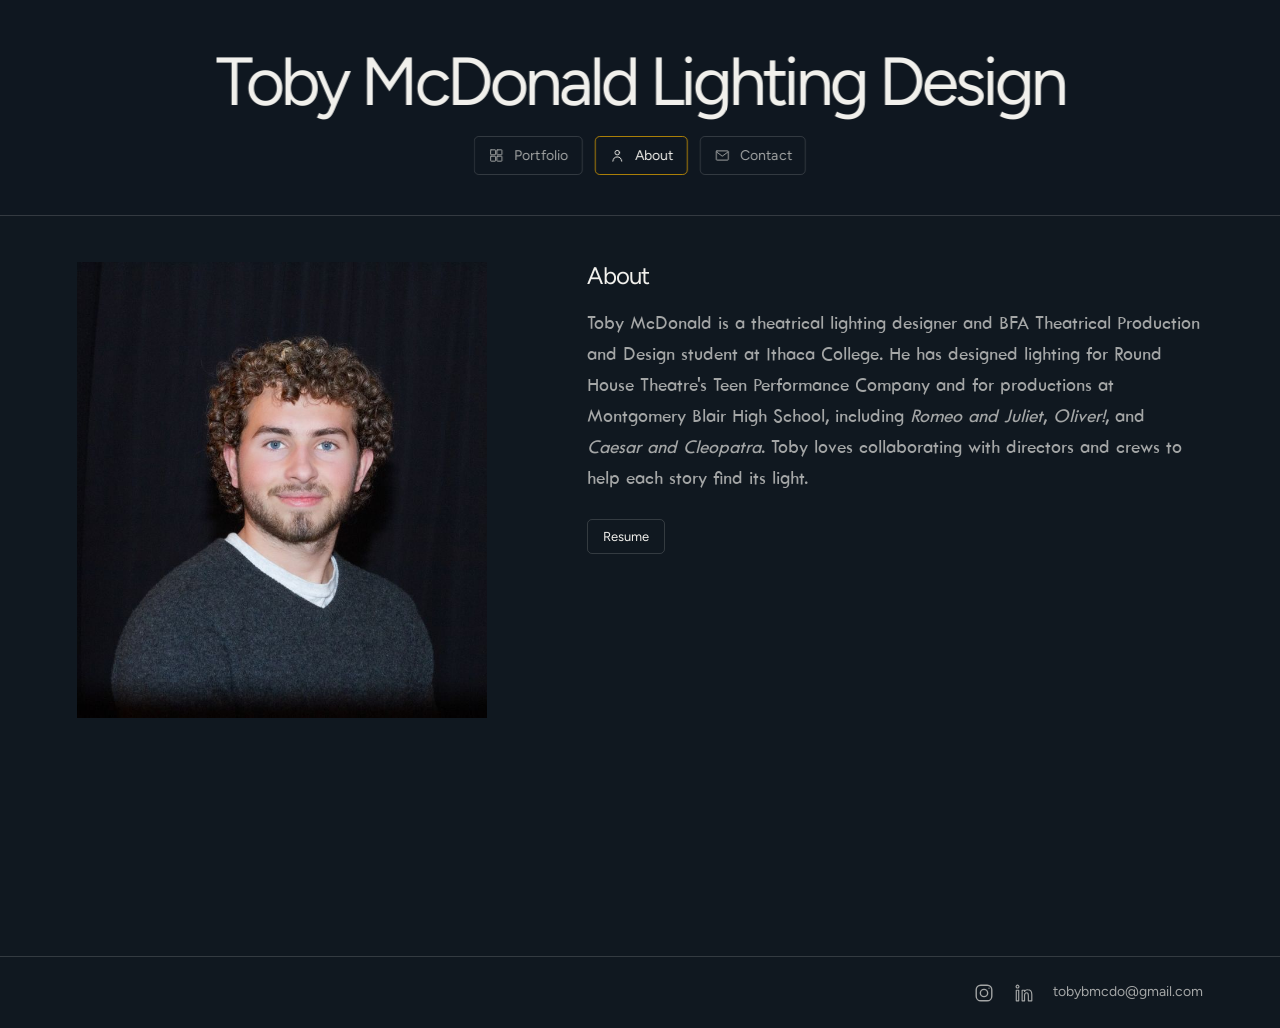
==== commit d8b8a3c0: "Improve resume viewer and contact layout" ====
--- a/about.html
+++ b/about.html
@@ -14,9 +14,22 @@
       <div class="about-copy">
         <h1>About</h1>
         <p class="bio-placeholder">Toby McDonald is a theatrical lighting designer and BFA Theatrical Production and Design student at Ithaca College. He has designed lighting for Round House Theatre's Teen Performance Company and for productions at Montgomery Blair High School, including <em>Romeo and Juliet</em>, <em>Oliver!</em>, and <em>Caesar and Cleopatra</em>. Toby loves collaborating with directors and crews to help each story find its light.</p>
-        <a class="resume-button" href="assets/files/resume.pdf" target="_blank" rel="noopener">Resume</a>
+        <button class="resume-button" type="button" data-resume-open>Resume</button>
       </div>
     </section>
+    <dialog class="resume-dialog" aria-labelledby="resume-title">
+      <div class="resume-dialog-panel">
+        <div class="resume-dialog-toolbar">
+          <h2 id="resume-title">Resume</h2>
+          <div class="resume-dialog-actions">
+            <a class="resume-dialog-action" href="assets/files/Toby%20McDonald%20-%20Theatrical%20Resume.pdf" download>Download</a>
+            <a class="resume-dialog-action" href="assets/files/Toby%20McDonald%20-%20Theatrical%20Resume.pdf" target="_blank" rel="noopener">Open in new tab</a>
+          </div>
+          <button class="resume-dialog-close" type="button" data-resume-close aria-label="Close resume">×</button>
+        </div>
+        <iframe class="resume-frame" src="assets/files/Toby%20McDonald%20-%20Theatrical%20Resume.pdf#view=FitH" title="Toby McDonald's theatrical resume"></iframe>
+      </div>
+    </dialog>
   </main>
   <footer class="site-footer shell"><div class="footer-links" data-footer-links></div></footer>
   <script src="assets/js/site-config.js"></script><script src="assets/js/site.js"></script>
--- a/assets/css/site.css
+++ b/assets/css/site.css
@@ -5,8 +5,8 @@
 :root{--bg:#101820;--surface:#18232c;--text:#f1f0ec;--muted:#a4a6a6;--line:rgba(241,240,236,.16);--accent:#e6a800;--display:'Figtree',sans-serif;--body:'Twentieth Century',Arial,sans-serif;--gutter:clamp(22px,6vw,84px)}
 *{box-sizing:border-box}html{scroll-behavior:smooth}body{margin:0;background:var(--bg);color:var(--text);font:16px/1.5 var(--body);-webkit-font-smoothing:antialiased;overflow-anchor:none}a{color:inherit;text-decoration:none}button,input,textarea{font:inherit}a:focus-visible,button:focus-visible,input:focus-visible,textarea:focus-visible{outline:1px solid var(--accent);outline-offset:4px}.shell{padding-left:var(--gutter);padding-right:var(--gutter)}
 .site-header{position:sticky;top:0;z-index:10;height:clamp(190px,24vh,225px);padding:24px var(--gutter);display:flex;align-items:center;justify-content:center;border-bottom:1px solid var(--line);background:rgba(16,24,32,.97);backdrop-filter:blur(8px);transition:height .38s cubic-bezier(.22,.61,.36,1),padding .38s cubic-bezier(.22,.61,.36,1)}.wordmark{position:absolute;top:50%;left:50%;display:block;width:max-content;max-width:calc(100% - 2 * var(--gutter));transform:translate(-50%,calc(-50% - 27px));text-align:center;font:400 clamp(34px,5.8vw,68px)/.98 var(--display);letter-spacing:-.06em;will-change:transform;transition:left .38s cubic-bezier(.22,.61,.36,1),top .38s cubic-bezier(.22,.61,.36,1),transform .38s cubic-bezier(.22,.61,.36,1),font-size .38s cubic-bezier(.22,.61,.36,1),letter-spacing .38s cubic-bezier(.22,.61,.36,1)}.primary-nav{position:absolute;top:50%;left:50%;display:flex;align-items:center;flex-wrap:wrap;gap:12px;flex-shrink:0;transform:translate(-50%,28px);will-change:transform;transition:left .38s cubic-bezier(.22,.61,.36,1),right .38s cubic-bezier(.22,.61,.36,1),top .38s cubic-bezier(.22,.61,.36,1),transform .38s cubic-bezier(.22,.61,.36,1),gap .38s cubic-bezier(.22,.61,.36,1)}.nav-link{display:flex;align-items:center;gap:9px;padding:10px 13px;color:var(--muted);font:400 14px/1 var(--display);letter-spacing:.015em;border:1px solid var(--line);border-radius:5px;transition:color .2s,border-color .2s}.nav-link:hover,.nav-link.active{color:var(--text);border-color:rgba(230,168,0,.72)}.nav-link svg{width:17px;height:17px;fill:none;stroke:currentColor;stroke-width:1.35;stroke-linecap:round;stroke-linejoin:round;flex:none}.site-header.is-compact{height:78px;justify-content:space-between;padding:0 var(--gutter)}.site-header.is-compact .wordmark{top:50%;left:var(--gutter);width:auto;max-width:45%;transform:translateY(-50%);text-align:left;font-size:24px;line-height:1.1;letter-spacing:-.025em;white-space:nowrap}.site-header.is-compact .primary-nav{top:50%;left:calc(100% - var(--gutter));right:auto;transform:translate(-100%,-50%);flex-wrap:nowrap;white-space:nowrap;gap:10px}.site-header.is-compact .nav-link{gap:7px;padding:8px 10px;font-size:14px}.site-header.is-compact .nav-link svg{width:15px;height:15px}
-.work-section{padding-top:34px;padding-bottom:70px;min-height:calc(100vh - 160px)}.project-grid{display:grid;grid-template-columns:repeat(3,minmax(0,1fr));gap:46px 32px}.project-card{min-width:0}.project-image{position:relative;overflow:hidden;background:var(--surface);aspect-ratio:1.46}.project-image img{display:block;width:100%;height:100%;object-fit:cover;transition:opacity .25s}.project-card:hover .project-image img{opacity:.86}.project-meta{padding-top:11px;text-align:center}.project-meta h2{font:400 14px/1.35 var(--display);margin:0;color:var(--text)}.gallery-empty{display:none}.gallery-empty[hidden]{display:none}.site-footer{min-height:72px;padding-top:18px;padding-bottom:18px;display:flex;align-items:center;justify-content:flex-end;border-top:1px solid var(--line)}.footer-links{display:flex;align-items:center;gap:18px}.footer-links:empty{display:none}.footer-links .icon-link{display:inline-flex;width:22px;height:22px;align-items:center;justify-content:center;color:var(--muted);transition:color .2s}.footer-links .icon-link:hover{color:var(--accent)}.footer-links .icon-link svg{display:block;width:22px;height:22px;fill:none;stroke:currentColor;stroke-width:1.5;stroke-linecap:round;stroke-linejoin:round}.footer-links .icon-link .icon-dot{fill:currentColor;stroke:none}.footer-email{color:var(--muted);font:14px/1.3 var(--display);transition:color .2s}.footer-email:hover{color:var(--accent)}
-.inner-page{min-height:calc(100vh - 160px);padding-top:46px;padding-bottom:70px}.about-layout{display:grid;grid-template-columns:minmax(240px, .8fr) 1.2fr;gap:clamp(36px,8vw,100px);align-items:start}.portrait-placeholder{min-height:300px;aspect-ratio:.9;padding:18px;display:flex;align-items:flex-end;background:var(--surface);color:var(--muted);font:12px var(--display)}.about-copy{min-height:300px;display:flex;flex-direction:column;align-items:flex-start}.about-copy h1{margin:0 0 18px;font:400 24px/1.2 var(--display);letter-spacing:-.03em}.bio-placeholder{width:100%;min-height:150px;margin:0 0 24px;color:var(--muted);font:14px/1.6 var(--body)}.resume-button{display:inline-flex;align-items:center;justify-content:center;padding:10px 15px;border:1px solid var(--line);border-radius:5px;color:var(--text);font:400 13px/1 var(--display);transition:border-color .2s,color .2s}.resume-button:hover{border-color:var(--accent);color:var(--accent)}.contact-layout{max-width:760px;margin:0 auto;padding-top:20px}.contact-form{display:flex;flex-direction:column;gap:28px}.form-row{display:grid;grid-template-columns:1fr 1fr;gap:26px}.contact-form label{display:flex;flex-direction:column;gap:8px;color:var(--muted);font:11px var(--display)}.contact-form input,.contact-form textarea{width:100%;border:0;border-bottom:1px solid var(--line);border-radius:0;background:transparent;color:var(--text);padding:10px 0 13px;font:14px var(--body);resize:vertical}.contact-form input::placeholder,.contact-form textarea::placeholder{color:#777e81}.contact-form input:focus,.contact-form textarea:focus{border-color:var(--accent);outline:none}.form-note{display:block;margin:0;color:var(--muted);font:13px/1.5 var(--display)}.submit-button{align-self:flex-start;width:44px;height:44px;border:1px solid var(--line);border-radius:50%;background:transparent;color:var(--muted);font-size:18px;cursor:pointer;transition:color .2s,border-color .2s}.submit-button:hover{border-color:var(--accent);color:var(--accent)}.submit-button:disabled{opacity:.5;cursor:wait}.submit-button span{display:none}
+.work-section{padding-top:34px;padding-bottom:70px;min-height:calc(100vh - 160px)}.project-grid{display:grid;grid-template-columns:repeat(3,minmax(0,1fr));gap:46px 32px}.project-card{min-width:0}.project-image{position:relative;overflow:hidden;background:var(--surface);aspect-ratio:1.46}.project-image img{display:block;width:100%;height:100%;object-fit:cover;transition:opacity .25s}.project-card:hover .project-image img{opacity:.86}.project-meta{padding-top:11px;text-align:center}.project-meta h2{font:400 14px/1.35 var(--display);margin:0;color:var(--text)}.gallery-empty{display:none}.gallery-empty[hidden]{display:none}.site-footer{min-height:72px;padding-top:18px;padding-bottom:18px;display:flex;align-items:center;justify-content:flex-end;border-top:1px solid var(--line)}.footer-links{display:flex;align-items:center;gap:18px}.footer-links:empty{display:none}.footer-links .icon-link{display:inline-flex;width:22px;height:22px;align-items:center;justify-content:center;color:var(--muted);transition:color .2s}.footer-links .icon-link:hover{color:var(--accent)}.footer-links .icon-link svg{display:block;width:22px;height:22px;fill:none;stroke:currentColor;stroke-width:1.5;stroke-linecap:round;stroke-linejoin:round}.footer-links .icon-link .icon-dot{fill:currentColor;stroke:none}.footer-links .linkedin-icon{fill:currentColor;stroke:none}.footer-email{color:var(--muted);font:14px/1.3 var(--display);transition:color .2s}.footer-email:hover{color:var(--accent)}
+.inner-page{min-height:calc(100vh - 160px);padding-top:46px;padding-bottom:70px}.about-layout{display:grid;grid-template-columns:minmax(240px, .8fr) 1.2fr;gap:clamp(36px,8vw,100px);align-items:start}.portrait-placeholder{min-height:300px;aspect-ratio:.9;padding:18px;display:flex;align-items:flex-end;background:var(--surface);color:var(--muted);font:12px var(--display)}.about-copy{min-height:300px;display:flex;flex-direction:column;align-items:flex-start}.about-copy h1{margin:0 0 18px;font:400 24px/1.2 var(--display);letter-spacing:-.03em}.bio-placeholder{width:100%;min-height:150px;margin:0 0 24px;color:var(--muted);font:14px/1.6 var(--body)}.resume-button{display:inline-flex;align-items:center;justify-content:center;padding:10px 15px;border:1px solid var(--line);border-radius:5px;color:var(--text);font:400 13px/1 var(--display);transition:border-color .2s,color .2s}.resume-button{background:transparent;cursor:pointer}.resume-button:hover{border-color:var(--accent);color:var(--accent)}.resume-dialog{width:min(96vw,1280px);max-width:none;height:min(94vh,1000px);height:min(94dvh,1000px);max-height:none;padding:0;border:1px solid var(--line);border-radius:7px;background:var(--bg);color:var(--text);box-shadow:0 24px 80px rgba(0,0,0,.55)}.resume-dialog::backdrop{background:rgba(4,7,10,.82);backdrop-filter:blur(5px)}.resume-dialog-panel{display:flex;flex-direction:column;width:100%;height:100%;min-height:0;padding:0 18px 18px}.resume-dialog-toolbar{display:flex;flex:0 0 54px;align-items:center;justify-content:space-between;border-bottom:1px solid var(--line)}.resume-dialog-toolbar h2{margin:0;color:var(--muted);font:400 14px/1 var(--display)}.resume-dialog-actions{display:flex;align-items:center;gap:8px;margin-left:auto;margin-right:12px}.resume-dialog-action{display:inline-flex;align-items:center;justify-content:center;min-height:32px;padding:0 10px;border:1px solid var(--line);border-radius:5px;color:var(--muted);font:400 12px/1 var(--display);transition:border-color .2s,color .2s}.resume-dialog-action:hover{border-color:var(--accent);color:var(--accent)}.resume-dialog-close{display:grid;width:34px;height:34px;place-items:center;border:1px solid var(--line);border-radius:50%;background:transparent;color:var(--text);font:300 24px/1 var(--body);cursor:pointer}.resume-dialog-close:hover{border-color:var(--accent);color:var(--accent)}.resume-frame{display:block;flex:1 1 0;width:100%;height:0;min-height:0;margin-top:14px;border:0;border-radius:3px;background:#fff}.contact-layout{max-width:760px;margin:0 auto;padding-top:20px}.contact-form{display:flex;flex-direction:column;gap:28px}.form-row{display:grid;grid-template-columns:1fr 1fr;gap:26px}.contact-form label{display:flex;flex-direction:column;gap:8px;color:var(--muted);font:11px var(--display)}.contact-form input,.contact-form textarea{width:100%;border:0;border-bottom:1px solid var(--line);border-radius:0;background:transparent;color:var(--text);padding:10px 0 13px;font:14px var(--body);resize:vertical}.contact-form input::placeholder,.contact-form textarea::placeholder{color:#777e81}.contact-form input:focus,.contact-form textarea:focus{border-color:var(--accent);outline:none}.form-note{display:block;margin:0;color:var(--muted);font:13px/1.5 var(--display)}.submit-button{align-self:flex-start;width:44px;height:44px;border:1px solid var(--line);border-radius:50%;background:transparent;color:var(--muted);font-size:18px;cursor:pointer;transition:color .2s,border-color .2s}.submit-button:hover{border-color:var(--accent);color:var(--accent)}.submit-button:disabled{opacity:.5;cursor:wait}.submit-button span{display:none}
 .project-page{min-height:calc(100vh - 160px);padding-top:22px;padding-bottom:65px}.back-link{display:inline-flex;width:32px;height:32px;align-items:center;justify-content:center;color:var(--muted);font-size:20px}.project-heading{padding:20px 0 24px}.project-heading h1{font:400 clamp(18px,2.3vw,24px)/1.3 var(--display);margin:0}.project-heading .eyebrow,.project-venue,.project-description{display:none}.project-gallery{display:grid;grid-template-columns:repeat(2,minmax(0,1fr));gap:12px}.project-gallery figure{margin:0;overflow:hidden;background:var(--surface);aspect-ratio:1.45}.project-gallery figure:first-child:nth-last-child(1){grid-column:1/-1;aspect-ratio:1.85}.project-gallery img{display:block;width:100%;height:100%;object-fit:cover}.not-found{min-height:60vh}.not-found .eyebrow,.not-found h1,.text-link{font-size:0}.not-found a{display:inline-flex;width:32px;height:32px;align-items:center;justify-content:center}.project-loading{display:block}
 @media(max-width:900px){.project-grid{grid-template-columns:repeat(2,minmax(0,1fr))}}@media(max-width:680px){:root{--gutter:20px}.site-header{height:clamp(156px,24vh,184px);padding:16px var(--gutter)}.wordmark{font-size:clamp(34px,9vw,48px);line-height:.98;letter-spacing:-.06em}.primary-nav{gap:8px}.nav-link{gap:6px;padding:9px 10px;font-size:10px}.nav-link svg{width:15px;height:15px}.site-header.is-compact{height:68px;padding:0 var(--gutter)}.site-header.is-compact .wordmark{left:var(--gutter);max-width:36%;font-size:clamp(9px,2.3vw,12px);line-height:1;letter-spacing:-.02em}.site-header.is-compact .primary-nav{left:calc(100% - var(--gutter));right:auto;transform:translate(-100%,-50%);flex-wrap:nowrap;white-space:nowrap;gap:3px}.site-header.is-compact .nav-link{gap:3px;padding:4px 4px;font-size:10px}.site-header.is-compact .nav-link svg{display:none}.work-section{padding-top:20px;padding-bottom:42px;min-height:calc(100svh - 132px)}.project-grid{grid-template-columns:1fr;gap:23px}.project-image{aspect-ratio:1.25}.project-meta{padding-top:8px}.project-meta h2{font-size:13px}.site-footer{min-height:62px}.inner-page{min-height:calc(100svh - 132px);padding-top:28px;padding-bottom:42px}.about-layout{grid-template-columns:1fr;gap:22px}.portrait-placeholder{min-height:0;width:100%;max-height:66svh;aspect-ratio:1.05}.about-copy{min-height:0}.resume-block{margin-top:0}.form-row{grid-template-columns:1fr;gap:24px}.contact-form{gap:25px}.project-page{min-height:calc(100svh - 132px);padding-top:13px;padding-bottom:42px}.project-gallery{grid-template-columns:1fr;gap:9px}.project-gallery figure,.project-gallery figure:first-child:nth-last-child(1){grid-column:auto;aspect-ratio:1.22}}
 @media(prefers-reduced-motion:reduce){*,*::before,*::after{scroll-behavior:auto!important;transition:none!important}}
@@ -78,3 +78,7 @@
 .contact-form input::placeholder,.contact-form textarea::placeholder{font-family:var(--display)}
 .bio-placeholder{font-size:20px;line-height:1.55}
 @media(max-width:680px){.bio-placeholder{font-size:18px}}
+
+@media(max-width:680px){.resume-dialog{width:calc(100vw - 20px);height:92vh;height:92dvh}.resume-dialog-panel{padding:0 10px 10px}.resume-dialog-toolbar{flex-basis:48px}.resume-dialog-toolbar h2{font-size:13px}.resume-dialog-actions{gap:5px;margin-right:8px}.resume-dialog-action{min-height:30px;padding:0 7px;font-size:11px}.resume-frame{margin-top:10px}}
+
+.contact-page{min-height:100vh;min-height:100svh;display:flex;flex-direction:column}.contact-page .site-header,.contact-page .site-footer{flex:0 0 auto}.contact-page .inner-page{flex:1 0 auto;min-height:0;padding-top:30px;padding-bottom:24px}.contact-page .contact-layout{padding-top:0}
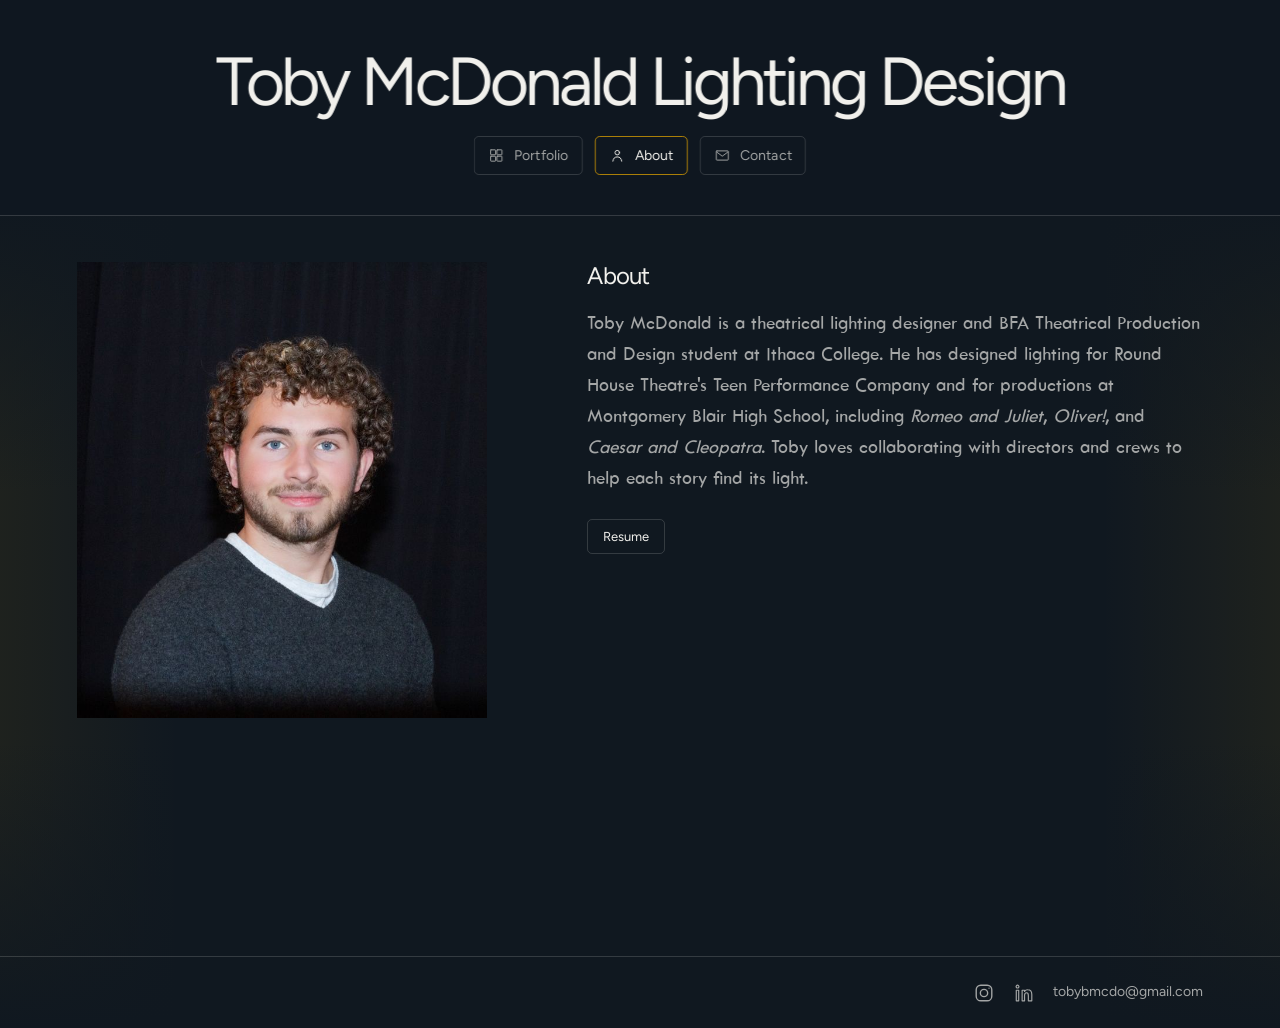
==== commit 5d55503c: "Refine portfolio lighting and page details" ====
--- a/about.html
+++ b/about.html
@@ -25,7 +25,7 @@
             <a class="resume-dialog-action" href="assets/files/Toby%20McDonald%20-%20Theatrical%20Resume.pdf" download>Download</a>
             <a class="resume-dialog-action" href="assets/files/Toby%20McDonald%20-%20Theatrical%20Resume.pdf" target="_blank" rel="noopener">Open in new tab</a>
           </div>
-          <button class="resume-dialog-close" type="button" data-resume-close aria-label="Close resume">×</button>
+          <button class="resume-dialog-close" type="button" data-resume-close aria-label="Close resume"><svg viewBox="0 0 24 24" aria-hidden="true"><path d="m6 6 12 12M18 6 6 18"/></svg></button>
         </div>
         <iframe class="resume-frame" src="assets/files/Toby%20McDonald%20-%20Theatrical%20Resume.pdf#view=FitH" title="Toby McDonald's theatrical resume"></iframe>
       </div>
--- a/assets/css/site.css
+++ b/assets/css/site.css
@@ -3,12 +3,13 @@
 @font-face{font-family:'Twentieth Century';src:url('../fonts/twentieth-century-semibold.ttf') format('truetype');font-style:normal;font-weight:600;font-display:swap}
 @font-face{font-family:'Twentieth Century';src:url('../fonts/twentieth-century-bold.ttf') format('truetype');font-style:normal;font-weight:700;font-display:swap}
 :root{--bg:#101820;--surface:#18232c;--text:#f1f0ec;--muted:#a4a6a6;--line:rgba(241,240,236,.16);--accent:#e6a800;--display:'Figtree',sans-serif;--body:'Twentieth Century',Arial,sans-serif;--gutter:clamp(22px,6vw,84px)}
-*{box-sizing:border-box}html{scroll-behavior:smooth}body{margin:0;background:var(--bg);color:var(--text);font:16px/1.5 var(--body);-webkit-font-smoothing:antialiased;overflow-anchor:none}a{color:inherit;text-decoration:none}button,input,textarea{font:inherit}a:focus-visible,button:focus-visible,input:focus-visible,textarea:focus-visible{outline:1px solid var(--accent);outline-offset:4px}.shell{padding-left:var(--gutter);padding-right:var(--gutter)}
+*{box-sizing:border-box}html{scroll-behavior:smooth;background:var(--bg)}body{margin:0;background-image:linear-gradient(180deg,var(--bg) 0%,var(--bg) 20%,transparent 48%,transparent 72%,var(--bg) 100%),linear-gradient(90deg,rgba(230,168,0,.065),transparent 14%),linear-gradient(270deg,rgba(230,168,0,.065),transparent 14%);background-color:var(--bg);background-repeat:no-repeat;background-size:100% 100%;color:var(--text);font:16px/1.5 var(--body);-webkit-font-smoothing:antialiased;overflow-anchor:none}a{color:inherit;text-decoration:none}button,input,textarea{font:inherit}a:focus-visible,button:focus-visible,input:focus-visible,textarea:focus-visible{outline:1px solid var(--accent);outline-offset:4px}.shell{padding-left:var(--gutter);padding-right:var(--gutter)}
+@media(max-width:680px){body{background-image:linear-gradient(180deg,var(--bg) 0%,var(--bg) 20%,transparent 48%,transparent 72%,var(--bg) 100%),linear-gradient(90deg,rgba(230,168,0,.035),transparent 18%),linear-gradient(270deg,rgba(230,168,0,.035),transparent 18%);background-repeat:no-repeat;background-size:100% 100%}}
 .site-header{position:sticky;top:0;z-index:10;height:clamp(190px,24vh,225px);padding:24px var(--gutter);display:flex;align-items:center;justify-content:center;border-bottom:1px solid var(--line);background:rgba(16,24,32,.97);backdrop-filter:blur(8px);transition:height .38s cubic-bezier(.22,.61,.36,1),padding .38s cubic-bezier(.22,.61,.36,1)}.wordmark{position:absolute;top:50%;left:50%;display:block;width:max-content;max-width:calc(100% - 2 * var(--gutter));transform:translate(-50%,calc(-50% - 27px));text-align:center;font:400 clamp(34px,5.8vw,68px)/.98 var(--display);letter-spacing:-.06em;will-change:transform;transition:left .38s cubic-bezier(.22,.61,.36,1),top .38s cubic-bezier(.22,.61,.36,1),transform .38s cubic-bezier(.22,.61,.36,1),font-size .38s cubic-bezier(.22,.61,.36,1),letter-spacing .38s cubic-bezier(.22,.61,.36,1)}.primary-nav{position:absolute;top:50%;left:50%;display:flex;align-items:center;flex-wrap:wrap;gap:12px;flex-shrink:0;transform:translate(-50%,28px);will-change:transform;transition:left .38s cubic-bezier(.22,.61,.36,1),right .38s cubic-bezier(.22,.61,.36,1),top .38s cubic-bezier(.22,.61,.36,1),transform .38s cubic-bezier(.22,.61,.36,1),gap .38s cubic-bezier(.22,.61,.36,1)}.nav-link{display:flex;align-items:center;gap:9px;padding:10px 13px;color:var(--muted);font:400 14px/1 var(--display);letter-spacing:.015em;border:1px solid var(--line);border-radius:5px;transition:color .2s,border-color .2s}.nav-link:hover,.nav-link.active{color:var(--text);border-color:rgba(230,168,0,.72)}.nav-link svg{width:17px;height:17px;fill:none;stroke:currentColor;stroke-width:1.35;stroke-linecap:round;stroke-linejoin:round;flex:none}.site-header.is-compact{height:78px;justify-content:space-between;padding:0 var(--gutter)}.site-header.is-compact .wordmark{top:50%;left:var(--gutter);width:auto;max-width:45%;transform:translateY(-50%);text-align:left;font-size:24px;line-height:1.1;letter-spacing:-.025em;white-space:nowrap}.site-header.is-compact .primary-nav{top:50%;left:calc(100% - var(--gutter));right:auto;transform:translate(-100%,-50%);flex-wrap:nowrap;white-space:nowrap;gap:10px}.site-header.is-compact .nav-link{gap:7px;padding:8px 10px;font-size:14px}.site-header.is-compact .nav-link svg{width:15px;height:15px}
-.work-section{padding-top:34px;padding-bottom:70px;min-height:calc(100vh - 160px)}.project-grid{display:grid;grid-template-columns:repeat(3,minmax(0,1fr));gap:46px 32px}.project-card{min-width:0}.project-image{position:relative;overflow:hidden;background:var(--surface);aspect-ratio:1.46}.project-image img{display:block;width:100%;height:100%;object-fit:cover;transition:opacity .25s}.project-card:hover .project-image img{opacity:.86}.project-meta{padding-top:11px;text-align:center}.project-meta h2{font:400 14px/1.35 var(--display);margin:0;color:var(--text)}.gallery-empty{display:none}.gallery-empty[hidden]{display:none}.site-footer{min-height:72px;padding-top:18px;padding-bottom:18px;display:flex;align-items:center;justify-content:flex-end;border-top:1px solid var(--line)}.footer-links{display:flex;align-items:center;gap:18px}.footer-links:empty{display:none}.footer-links .icon-link{display:inline-flex;width:22px;height:22px;align-items:center;justify-content:center;color:var(--muted);transition:color .2s}.footer-links .icon-link:hover{color:var(--accent)}.footer-links .icon-link svg{display:block;width:22px;height:22px;fill:none;stroke:currentColor;stroke-width:1.5;stroke-linecap:round;stroke-linejoin:round}.footer-links .icon-link .icon-dot{fill:currentColor;stroke:none}.footer-links .linkedin-icon{fill:currentColor;stroke:none}.footer-email{color:var(--muted);font:14px/1.3 var(--display);transition:color .2s}.footer-email:hover{color:var(--accent)}
-.inner-page{min-height:calc(100vh - 160px);padding-top:46px;padding-bottom:70px}.about-layout{display:grid;grid-template-columns:minmax(240px, .8fr) 1.2fr;gap:clamp(36px,8vw,100px);align-items:start}.portrait-placeholder{min-height:300px;aspect-ratio:.9;padding:18px;display:flex;align-items:flex-end;background:var(--surface);color:var(--muted);font:12px var(--display)}.about-copy{min-height:300px;display:flex;flex-direction:column;align-items:flex-start}.about-copy h1{margin:0 0 18px;font:400 24px/1.2 var(--display);letter-spacing:-.03em}.bio-placeholder{width:100%;min-height:150px;margin:0 0 24px;color:var(--muted);font:14px/1.6 var(--body)}.resume-button{display:inline-flex;align-items:center;justify-content:center;padding:10px 15px;border:1px solid var(--line);border-radius:5px;color:var(--text);font:400 13px/1 var(--display);transition:border-color .2s,color .2s}.resume-button{background:transparent;cursor:pointer}.resume-button:hover{border-color:var(--accent);color:var(--accent)}.resume-dialog{width:min(96vw,1280px);max-width:none;height:min(94vh,1000px);height:min(94dvh,1000px);max-height:none;padding:0;border:1px solid var(--line);border-radius:7px;background:var(--bg);color:var(--text);box-shadow:0 24px 80px rgba(0,0,0,.55)}.resume-dialog::backdrop{background:rgba(4,7,10,.82);backdrop-filter:blur(5px)}.resume-dialog-panel{display:flex;flex-direction:column;width:100%;height:100%;min-height:0;padding:0 18px 18px}.resume-dialog-toolbar{display:flex;flex:0 0 54px;align-items:center;justify-content:space-between;border-bottom:1px solid var(--line)}.resume-dialog-toolbar h2{margin:0;color:var(--muted);font:400 14px/1 var(--display)}.resume-dialog-actions{display:flex;align-items:center;gap:8px;margin-left:auto;margin-right:12px}.resume-dialog-action{display:inline-flex;align-items:center;justify-content:center;min-height:32px;padding:0 10px;border:1px solid var(--line);border-radius:5px;color:var(--muted);font:400 12px/1 var(--display);transition:border-color .2s,color .2s}.resume-dialog-action:hover{border-color:var(--accent);color:var(--accent)}.resume-dialog-close{display:grid;width:34px;height:34px;place-items:center;border:1px solid var(--line);border-radius:50%;background:transparent;color:var(--text);font:300 24px/1 var(--body);cursor:pointer}.resume-dialog-close:hover{border-color:var(--accent);color:var(--accent)}.resume-frame{display:block;flex:1 1 0;width:100%;height:0;min-height:0;margin-top:14px;border:0;border-radius:3px;background:#fff}.contact-layout{max-width:760px;margin:0 auto;padding-top:20px}.contact-form{display:flex;flex-direction:column;gap:28px}.form-row{display:grid;grid-template-columns:1fr 1fr;gap:26px}.contact-form label{display:flex;flex-direction:column;gap:8px;color:var(--muted);font:11px var(--display)}.contact-form input,.contact-form textarea{width:100%;border:0;border-bottom:1px solid var(--line);border-radius:0;background:transparent;color:var(--text);padding:10px 0 13px;font:14px var(--body);resize:vertical}.contact-form input::placeholder,.contact-form textarea::placeholder{color:#777e81}.contact-form input:focus,.contact-form textarea:focus{border-color:var(--accent);outline:none}.form-note{display:block;margin:0;color:var(--muted);font:13px/1.5 var(--display)}.submit-button{align-self:flex-start;width:44px;height:44px;border:1px solid var(--line);border-radius:50%;background:transparent;color:var(--muted);font-size:18px;cursor:pointer;transition:color .2s,border-color .2s}.submit-button:hover{border-color:var(--accent);color:var(--accent)}.submit-button:disabled{opacity:.5;cursor:wait}.submit-button span{display:none}
-.project-page{min-height:calc(100vh - 160px);padding-top:22px;padding-bottom:65px}.back-link{display:inline-flex;width:32px;height:32px;align-items:center;justify-content:center;color:var(--muted);font-size:20px}.project-heading{padding:20px 0 24px}.project-heading h1{font:400 clamp(18px,2.3vw,24px)/1.3 var(--display);margin:0}.project-heading .eyebrow,.project-venue,.project-description{display:none}.project-gallery{display:grid;grid-template-columns:repeat(2,minmax(0,1fr));gap:12px}.project-gallery figure{margin:0;overflow:hidden;background:var(--surface);aspect-ratio:1.45}.project-gallery figure:first-child:nth-last-child(1){grid-column:1/-1;aspect-ratio:1.85}.project-gallery img{display:block;width:100%;height:100%;object-fit:cover}.not-found{min-height:60vh}.not-found .eyebrow,.not-found h1,.text-link{font-size:0}.not-found a{display:inline-flex;width:32px;height:32px;align-items:center;justify-content:center}.project-loading{display:block}
-@media(max-width:900px){.project-grid{grid-template-columns:repeat(2,minmax(0,1fr))}}@media(max-width:680px){:root{--gutter:20px}.site-header{height:clamp(156px,24vh,184px);padding:16px var(--gutter)}.wordmark{font-size:clamp(34px,9vw,48px);line-height:.98;letter-spacing:-.06em}.primary-nav{gap:8px}.nav-link{gap:6px;padding:9px 10px;font-size:10px}.nav-link svg{width:15px;height:15px}.site-header.is-compact{height:68px;padding:0 var(--gutter)}.site-header.is-compact .wordmark{left:var(--gutter);max-width:36%;font-size:clamp(9px,2.3vw,12px);line-height:1;letter-spacing:-.02em}.site-header.is-compact .primary-nav{left:calc(100% - var(--gutter));right:auto;transform:translate(-100%,-50%);flex-wrap:nowrap;white-space:nowrap;gap:3px}.site-header.is-compact .nav-link{gap:3px;padding:4px 4px;font-size:10px}.site-header.is-compact .nav-link svg{display:none}.work-section{padding-top:20px;padding-bottom:42px;min-height:calc(100svh - 132px)}.project-grid{grid-template-columns:1fr;gap:23px}.project-image{aspect-ratio:1.25}.project-meta{padding-top:8px}.project-meta h2{font-size:13px}.site-footer{min-height:62px}.inner-page{min-height:calc(100svh - 132px);padding-top:28px;padding-bottom:42px}.about-layout{grid-template-columns:1fr;gap:22px}.portrait-placeholder{min-height:0;width:100%;max-height:66svh;aspect-ratio:1.05}.about-copy{min-height:0}.resume-block{margin-top:0}.form-row{grid-template-columns:1fr;gap:24px}.contact-form{gap:25px}.project-page{min-height:calc(100svh - 132px);padding-top:13px;padding-bottom:42px}.project-gallery{grid-template-columns:1fr;gap:9px}.project-gallery figure,.project-gallery figure:first-child:nth-last-child(1){grid-column:auto;aspect-ratio:1.22}}
+.work-section{padding-top:34px;padding-bottom:70px;min-height:calc(100vh - 160px)}.project-grid{display:grid;grid-template-columns:repeat(3,minmax(0,1fr));gap:46px 32px}.project-card{min-width:0}.project-image{position:relative;overflow:hidden;background:var(--surface);aspect-ratio:1.46}.project-image::after{position:absolute;inset:0;background:rgba(16,24,32,.2);content:"";opacity:0;pointer-events:none;transition:opacity .3s ease}.project-image img{display:block;width:100%;height:100%;object-fit:cover;transition:opacity .3s ease,transform .45s ease}.project-card:hover .project-image::after,.project-card:focus-visible .project-image::after{opacity:1}.project-card:hover .project-image img,.project-card:focus-visible .project-image img{opacity:.82;transform:scale(1.035)}.project-meta{padding-top:11px;text-align:center}.project-meta h2{font:400 14px/1.35 var(--display);margin:0;color:var(--text)}.gallery-empty{display:none}.gallery-empty[hidden]{display:none}.site-footer{min-height:72px;padding-top:18px;padding-bottom:18px;display:flex;align-items:center;justify-content:flex-end;border-top:1px solid var(--line)}.footer-links{display:flex;align-items:center;gap:18px}.footer-links:empty{display:none}.footer-links .icon-link{display:inline-flex;width:22px;height:22px;align-items:center;justify-content:center;color:var(--muted);transition:color .2s}.footer-links .icon-link:hover{color:var(--accent)}.footer-links .icon-link svg{display:block;width:22px;height:22px;fill:none;stroke:currentColor;stroke-width:1.5;stroke-linecap:round;stroke-linejoin:round}.footer-links .icon-link .icon-dot{fill:currentColor;stroke:none}.footer-links .linkedin-icon{fill:currentColor;stroke:none}.footer-email{color:var(--muted);font:14px/1.3 var(--display);transition:color .2s}.footer-email:hover{color:var(--accent)}
+.inner-page{min-height:calc(100vh - 160px);padding-top:46px;padding-bottom:70px}.about-layout{display:grid;grid-template-columns:minmax(240px, .8fr) 1.2fr;gap:clamp(36px,8vw,100px);align-items:start}.portrait-placeholder{min-height:300px;aspect-ratio:.9;padding:18px;display:flex;align-items:flex-end;background:var(--surface);color:var(--muted);font:12px var(--display)}.about-copy{min-height:300px;display:flex;flex-direction:column;align-items:flex-start}.about-copy h1{margin:0 0 18px;font:400 24px/1.2 var(--display);letter-spacing:-.03em}.bio-placeholder{width:100%;min-height:150px;margin:0 0 24px;color:var(--muted);font:14px/1.6 var(--body)}.resume-button{display:inline-flex;align-items:center;justify-content:center;padding:10px 15px;border:1px solid var(--line);border-radius:5px;color:var(--text);font:400 13px/1 var(--display);transition:transform .2s ease,border-color .2s,color .2s,background .2s}.resume-button{background:transparent;cursor:pointer}.resume-button:hover{border-color:var(--accent);color:var(--accent)}.resume-dialog{width:min(96vw,1280px);max-width:none;height:min(94vh,1000px);height:min(94dvh,1000px);max-height:none;padding:0;border:1px solid var(--line);border-radius:7px;background:var(--bg);color:var(--text);box-shadow:0 24px 80px rgba(0,0,0,.55)}.resume-dialog::backdrop{background:rgba(4,7,10,.82);backdrop-filter:blur(5px)}.resume-dialog-panel{display:flex;flex-direction:column;width:100%;height:100%;min-height:0;padding:0 18px 18px}.resume-dialog-toolbar{display:flex;flex:0 0 54px;align-items:center;justify-content:space-between;border-bottom:1px solid var(--line)}.resume-dialog-toolbar h2{margin:0;color:var(--muted);font:400 14px/1 var(--display)}.resume-dialog-actions{display:flex;align-items:center;gap:8px;margin-left:auto;margin-right:12px}.resume-dialog-action{display:inline-flex;align-items:center;justify-content:center;min-height:32px;padding:0 10px;border:1px solid var(--line);border-radius:5px;color:var(--muted);font:400 12px/1 var(--display);transition:border-color .2s,color .2s}.resume-dialog-action:hover{border-color:var(--accent);color:var(--accent)}.resume-dialog-close{display:grid;width:34px;height:34px;place-items:center;border:1px solid var(--line);border-radius:50%;background:transparent;color:var(--text);font:300 24px/1 var(--body);cursor:pointer}.resume-dialog-close:hover{border-color:var(--accent);color:var(--accent)}.resume-frame{display:block;flex:1 1 0;width:100%;height:0;min-height:0;margin-top:14px;border:0;border-radius:3px;background:#fff}.contact-layout{max-width:760px;margin:0 auto;padding-top:20px}.contact-form{display:flex;flex-direction:column;gap:28px}.form-row{display:grid;grid-template-columns:1fr 1fr;gap:26px}.contact-form label{display:flex;flex-direction:column;gap:8px;color:var(--muted);font:11px var(--display)}.contact-form input,.contact-form textarea{width:100%;border:0;border-bottom:1px solid var(--line);border-radius:0;background:transparent;color:var(--text);padding:10px 0 13px;font:14px var(--body);resize:vertical}.contact-form input::placeholder,.contact-form textarea::placeholder{color:#777e81}.contact-form input:focus,.contact-form textarea:focus{border-color:var(--accent);outline:none}.form-note{display:block;margin:0;color:var(--muted);font:13px/1.5 var(--display)}.submit-button{display:grid;place-items:center;align-self:flex-start;width:44px;height:44px;padding:0;border:1px solid var(--line);border-radius:50%;background:transparent;color:var(--muted);font-size:18px;cursor:pointer;transition:color .2s,border-color .2s}.submit-button:hover{border-color:var(--accent);color:var(--accent)}.submit-button:disabled{opacity:.5;cursor:wait}.submit-button span{display:none}.submit-button svg{display:block;width:20px;height:20px;fill:none;stroke:currentColor;stroke-width:1.7;stroke-linecap:round;stroke-linejoin:round}
+.project-page{min-height:calc(100vh - 160px);padding-top:22px;padding-bottom:16px}.back-link{display:inline-flex;align-items:center;gap:8px;padding:8px 0;border:0;border-radius:0;background:transparent;color:var(--muted);font:400 13px/1 var(--display);transition:transform .2s ease,color .2s}.back-link:hover,.back-link:focus-visible{color:var(--accent);transform:translateX(-3px)}.project-heading{padding:20px 0 24px}.project-heading h1{font:400 clamp(18px,2.3vw,24px)/1.3 var(--display);margin:0}.project-heading .eyebrow,.project-venue,.project-description{display:none}.project-gallery{display:grid;grid-template-columns:repeat(2,minmax(0,1fr));gap:12px}.project-gallery figure{margin:0;overflow:hidden;background:var(--surface);aspect-ratio:1.45}.project-gallery figure:first-child:nth-last-child(1){grid-column:1/-1;aspect-ratio:1.85}.project-gallery img{display:block;width:100%;height:100%;object-fit:cover}.not-found{min-height:60vh}.not-found .eyebrow,.not-found h1,.text-link{font-size:0}.not-found a{display:inline-flex;width:32px;height:32px;align-items:center;justify-content:center}.project-loading{display:block}
+@media(max-width:900px){.project-grid{grid-template-columns:repeat(2,minmax(0,1fr))}}@media(max-width:680px){:root{--gutter:20px}.site-header{height:clamp(156px,24vh,184px);padding:16px var(--gutter)}.wordmark{font-size:clamp(34px,9vw,48px);line-height:.98;letter-spacing:-.06em}.primary-nav{gap:8px}.nav-link{gap:6px;padding:9px 10px;font-size:10px}.nav-link svg{width:15px;height:15px}.site-header.is-compact{height:68px;padding:0 var(--gutter)}.site-header.is-compact .wordmark{left:var(--gutter);max-width:45%;font-size:clamp(10px,3.1vw,14px);line-height:1;letter-spacing:-.02em}.site-header.is-compact .primary-nav{left:calc(100% - var(--gutter));right:auto;transform:translate(-100%,-50%);flex-wrap:nowrap;white-space:nowrap;gap:3px}.site-header.is-compact .nav-link{gap:3px;padding:4px 4px;font-size:10px}.site-header.is-compact .nav-link svg{display:none}.work-section{padding-top:20px;padding-bottom:42px;min-height:calc(100svh - 132px)}.project-grid{grid-template-columns:1fr;gap:23px}.project-image{aspect-ratio:1.25}.project-meta{padding-top:8px}.project-meta h2{font-size:13px}.site-footer{min-height:62px}.inner-page{min-height:calc(100svh - 132px);padding-top:28px;padding-bottom:42px}.about-layout{grid-template-columns:1fr;gap:22px}.portrait-placeholder{min-height:0;width:100%;max-height:66svh;aspect-ratio:1.05}.about-copy{min-height:0}.resume-block{margin-top:0}.form-row{grid-template-columns:1fr;gap:24px}.contact-form{gap:25px}.project-page{min-height:calc(100svh - 132px);padding-top:13px;padding-bottom:14px}.project-gallery{grid-template-columns:1fr;gap:9px}.project-gallery figure,.project-gallery figure:first-child:nth-last-child(1){grid-column:auto;aspect-ratio:1.22}}
 @media(prefers-reduced-motion:reduce){*,*::before,*::after{scroll-behavior:auto!important;transition:none!important}}
 
 .project-carousel{width:min(100%,1100px);margin:0 auto}
@@ -27,9 +28,9 @@
 .carousel-thumbnail img{display:block;width:100%;height:100%;object-fit:cover}
 .carousel-count{margin:0;color:var(--muted);font:12px/1.3 var(--body)}
 @media(max-width:680px){.carousel-stage{aspect-ratio:4/3;max-height:65svh}.carousel-arrow{width:38px;height:38px}.carousel-previous{left:9px}.carousel-next{right:9px}.carousel-footer{padding-top:12px}.carousel-thumbnails{gap:5px}.carousel-thumbnail{aspect-ratio:1.2}}
-.project-heading{text-align:center;padding:12px 0 24px}
+.project-heading{text-align:center;padding:18px 0}
 .project-heading h1{font-size:clamp(28px,3.2vw,36px);font-weight:500;letter-spacing:-.035em}
-@media(max-width:680px){.project-heading{padding:8px 0 18px}.project-heading h1{font-size:27px}}.project-venue-year{margin:8px 0 0;color:var(--muted);font:15px/1.4 var(--body)}
+@media(max-width:680px){.project-heading{padding:13px 0}.project-heading h1{font-size:27px}}.project-venue-year{margin:8px 0 0;color:var(--muted);font:15px/1.4 var(--body)}
 .project-credits{width:min(100%,850px);margin:36px auto 0;padding-top:22px;border-top:1px solid var(--line)}
 .project-credits h2{margin:0;font:500 16px/1.3 var(--display)}
 .project-credits dl{display:grid;grid-template-columns:repeat(2,minmax(0,1fr));gap:12px 36px;margin:18px 0 0}
@@ -55,14 +56,14 @@
   .nav-link{gap:5px;padding:8px 8px;font-size:10px}
   .site-header.is-compact .primary-nav{gap:4px}
   .site-header.is-compact .nav-link{gap:3px;padding:7px 7px;font-size:12px}
-  .site-header.is-compact .wordmark{max-width:34%;overflow:hidden;text-overflow:ellipsis}
+  .site-header.is-compact .wordmark{max-width:calc(100vw - 180px);font-size:clamp(9px,2.8vw,13px);overflow:visible;text-overflow:clip}
 }
 @media(max-width:360px){
   .primary-nav{gap:4px}
   .nav-link{padding:7px 6px}
   .site-header.is-compact .primary-nav{gap:2px}
   .site-header.is-compact .nav-link{padding:6px 5px;font-size:11px}
-  .site-header.is-compact .wordmark{max-width:32%}
+  .site-header.is-compact .wordmark{max-width:calc(100vw - 180px);font-size:clamp(9px,2.8vw,10px)}
 }
 .project-venue-year{font-size:16px}
 
@@ -82,3 +83,30 @@
 @media(max-width:680px){.resume-dialog{width:calc(100vw - 20px);height:92vh;height:92dvh}.resume-dialog-panel{padding:0 10px 10px}.resume-dialog-toolbar{flex-basis:48px}.resume-dialog-toolbar h2{font-size:13px}.resume-dialog-actions{gap:5px;margin-right:8px}.resume-dialog-action{min-height:30px;padding:0 7px;font-size:11px}.resume-frame{margin-top:10px}}
 
 .contact-page{min-height:100vh;min-height:100svh;display:flex;flex-direction:column}.contact-page .site-header,.contact-page .site-footer{flex:0 0 auto}.contact-page .inner-page{flex:1 0 auto;min-height:0;padding-top:30px;padding-bottom:24px}.contact-page .contact-layout{padding-top:0}
+
+@media(max-width:680px){.site-header.is-compact .wordmark{width:max-content;max-width:none;overflow:visible;text-overflow:clip;font-size:clamp(9px,2.8vw,12px)}}
+
+.project-pagination{display:grid;grid-template-columns:1fr 1fr;gap:14px;width:100%;margin:38px 0 0;padding:20px 0 0;border-top:0}.project-pagination-link{display:flex;width:fit-content;max-width:100%;min-height:0;flex-direction:column;justify-content:center;gap:6px;padding:4px 0;color:var(--muted);transition:transform .2s ease,color .2s;cursor:pointer}.project-pagination-link:hover,.project-pagination-link:focus-visible{color:var(--accent)}.project-pagination-previous{justify-self:start}.project-pagination-previous:hover,.project-pagination-previous:focus-visible{transform:translateX(-3px)}.project-pagination-next{justify-self:end;text-align:right}.project-pagination-next:hover,.project-pagination-next:focus-visible{transform:translateX(3px)}.project-pagination-label{display:flex;align-items:center;gap:7px;color:var(--muted);font:400 12px/1.2 var(--display);transition:color .2s}.project-pagination-link:hover .project-pagination-label,.project-pagination-link:focus-visible .project-pagination-label{color:var(--accent)}.project-pagination-next .project-pagination-label{justify-content:flex-end}.project-pagination-title{color:var(--muted);font:400 14px/1.3 var(--display);transition:color .2s}.project-pagination-link:hover .project-pagination-title{color:var(--accent)}@media(max-width:680px){.project-pagination{gap:8px;margin-top:28px;padding-top:10px}.project-pagination-link{padding:4px 0}.project-pagination-label{font-size:11px}.project-pagination-title{font-size:12px}}
+
+.project-page>.back-link{position:relative;z-index:2;top:6px;left:-12px}.project-heading{transform:translateY(-28px)}@media(max-width:680px){.project-page>.back-link{top:7px;left:-10px}.project-heading{transform:translateY(-23px)}}
+
+.resume-dialog-close svg{display:block;width:18px;height:18px;fill:none;stroke:currentColor;stroke-width:1.7;stroke-linecap:round}
+
+.portfolio-home .site-header{isolation:isolate;overflow:clip}
+.portfolio-home .site-header::before,.portfolio-home .site-header::after{position:absolute;inset:0;width:100%;height:100%;content:"";z-index:0;filter:blur(2.5px);opacity:1;pointer-events:none;transition:opacity .35s ease}
+.portfolio-home .site-header::before{background:linear-gradient(180deg,rgba(255,205,70,.35),rgba(230,168,0,.2) 78%,rgba(230,168,0,.06));clip-path:polygon(33% 0,36% 0,77% 48%,49% 48%)}
+.portfolio-home .site-header::after{background:linear-gradient(180deg,rgba(240,246,255,.38),rgba(181,202,232,.2) 78%,rgba(181,202,232,.06));clip-path:polygon(64% 0,67% 0,51% 48%,23% 48%)}
+.portfolio-home .wordmark,.portfolio-home .primary-nav{z-index:1}
+.portfolio-home .site-header.is-compact::before,.portfolio-home .site-header.is-compact::after{opacity:0}
+@media(max-width:680px){.portfolio-home .site-header::before,.portfolio-home .site-header::after{filter:blur(1px);opacity:.88}}
+
+.portfolio-home .wordmark{isolation:isolate}
+.portfolio-home .wordmark::before,.portfolio-home .wordmark::after{position:absolute;top:-30%;width:62%;height:160%;content:"";z-index:-1;pointer-events:none;filter:blur(2px)}
+.portfolio-home .wordmark::before{right:-1%;background:radial-gradient(ellipse 48% 44% at 50% 50%,rgba(255,232,145,.72),rgba(230,168,0,.38) 44%,transparent 82%)}
+.portfolio-home .wordmark::after{left:-1%;background:radial-gradient(ellipse 48% 44% at 50% 50%,rgba(235,243,255,.68),rgba(155,184,224,.28) 44%,transparent 82%)}
+.portfolio-home .site-header.is-compact .wordmark::before,.portfolio-home .site-header.is-compact .wordmark::after{opacity:0}
+
+.portfolio-home.beams-hidden .site-header::before,
+.portfolio-home.beams-hidden .site-header::after,
+.portfolio-home.beams-hidden .wordmark::before,
+.portfolio-home.beams-hidden .wordmark::after{opacity:0}
